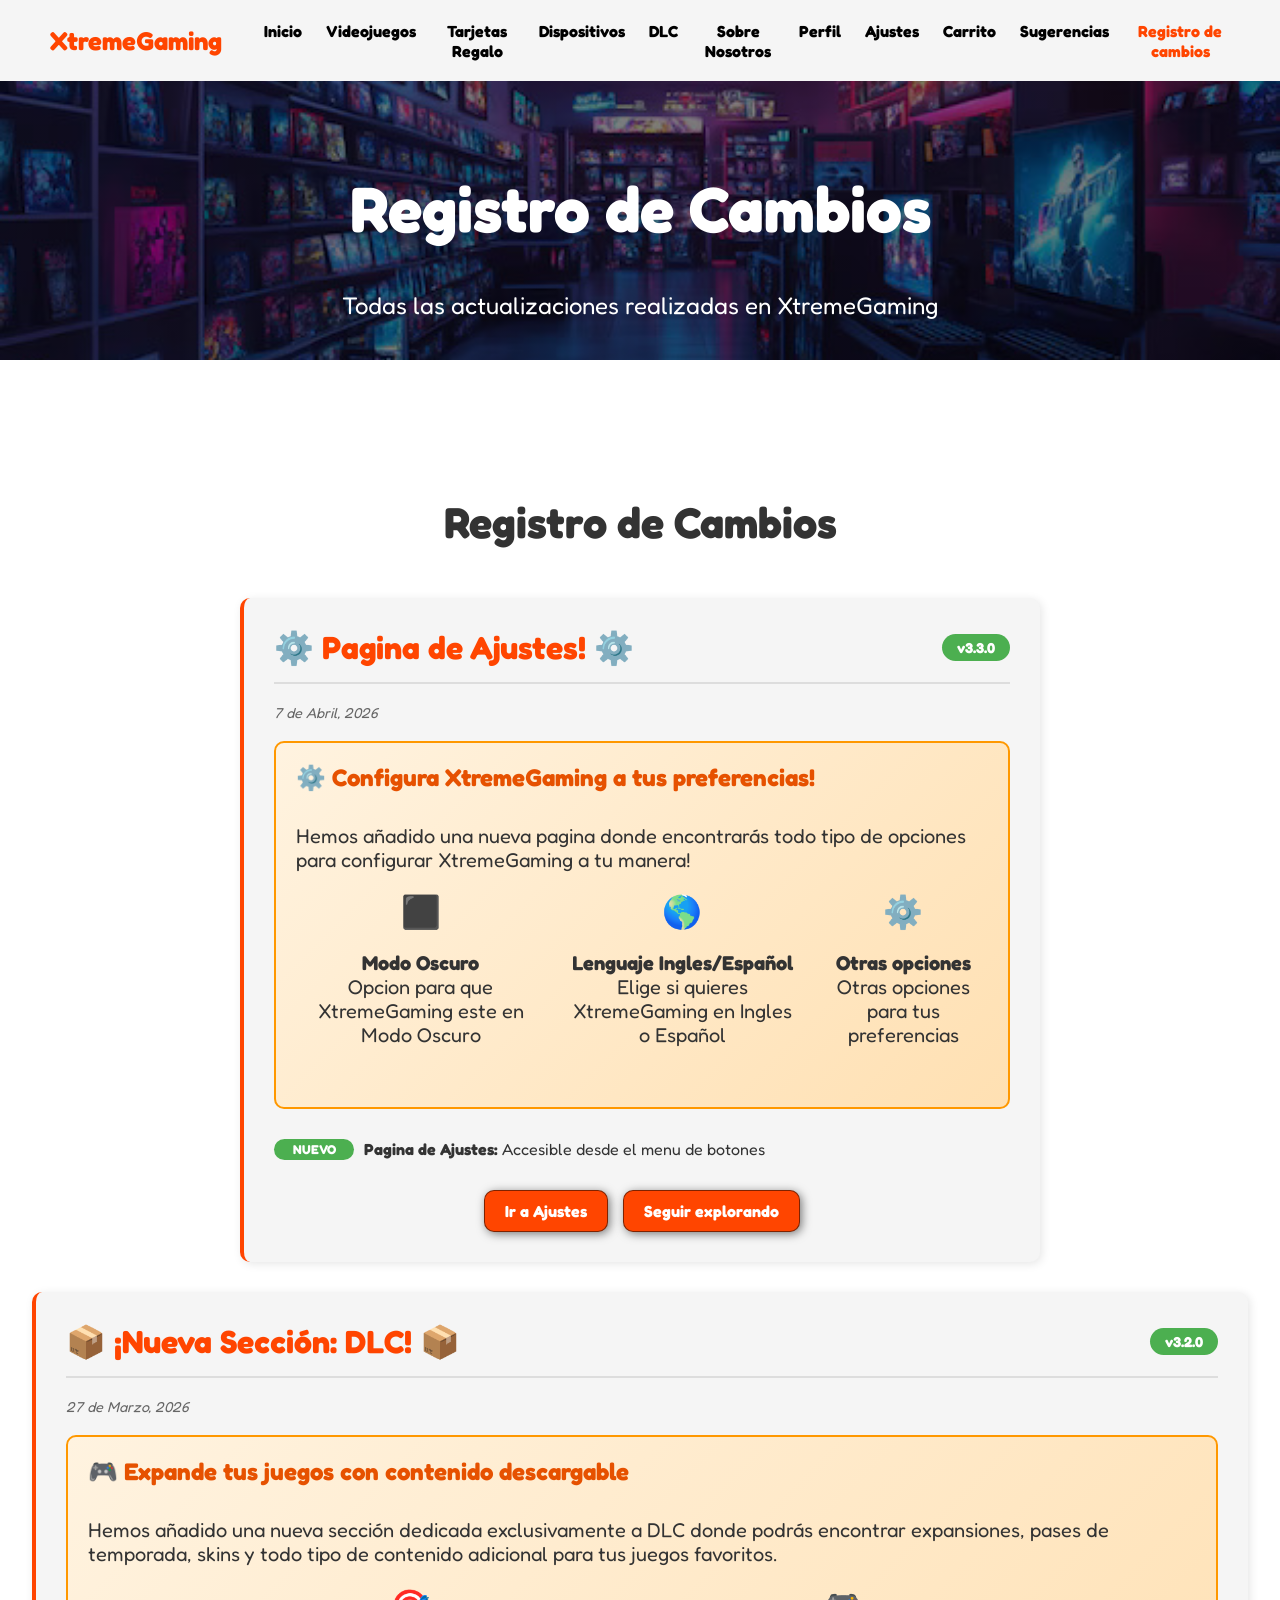
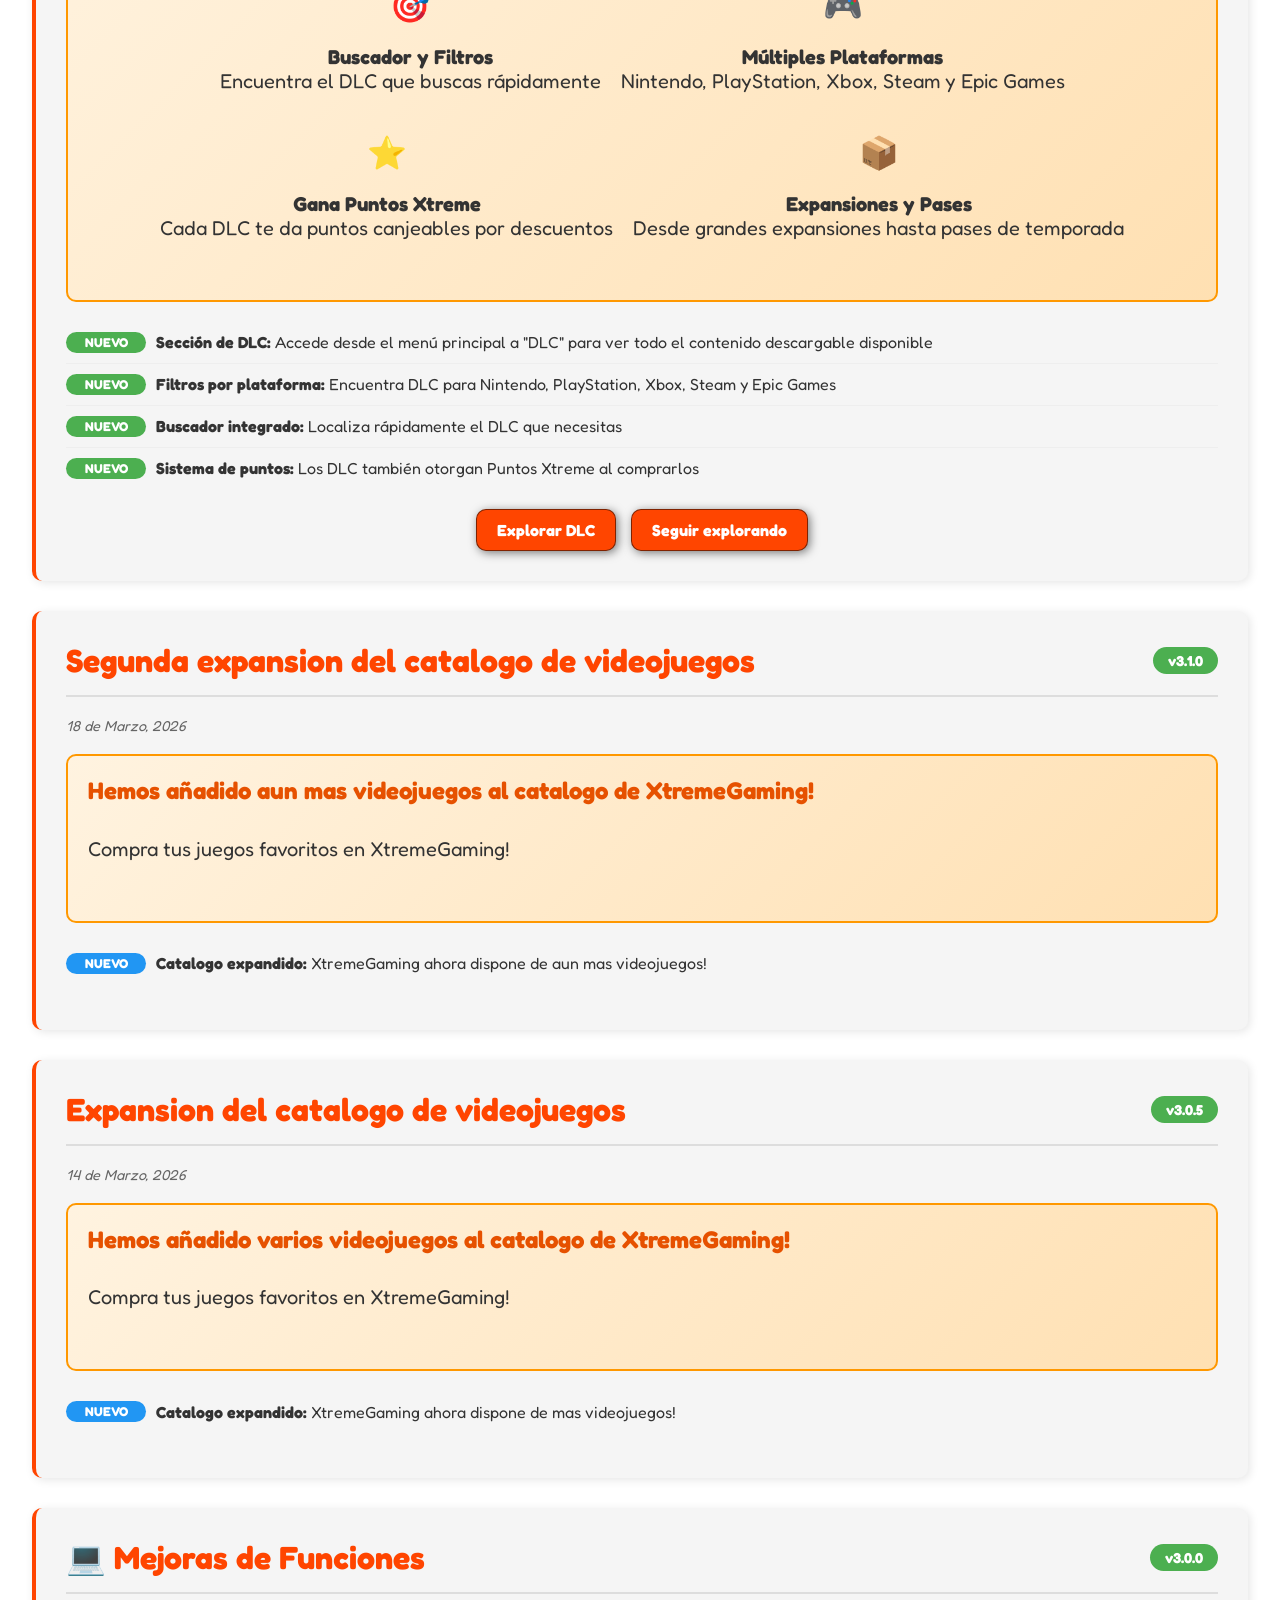
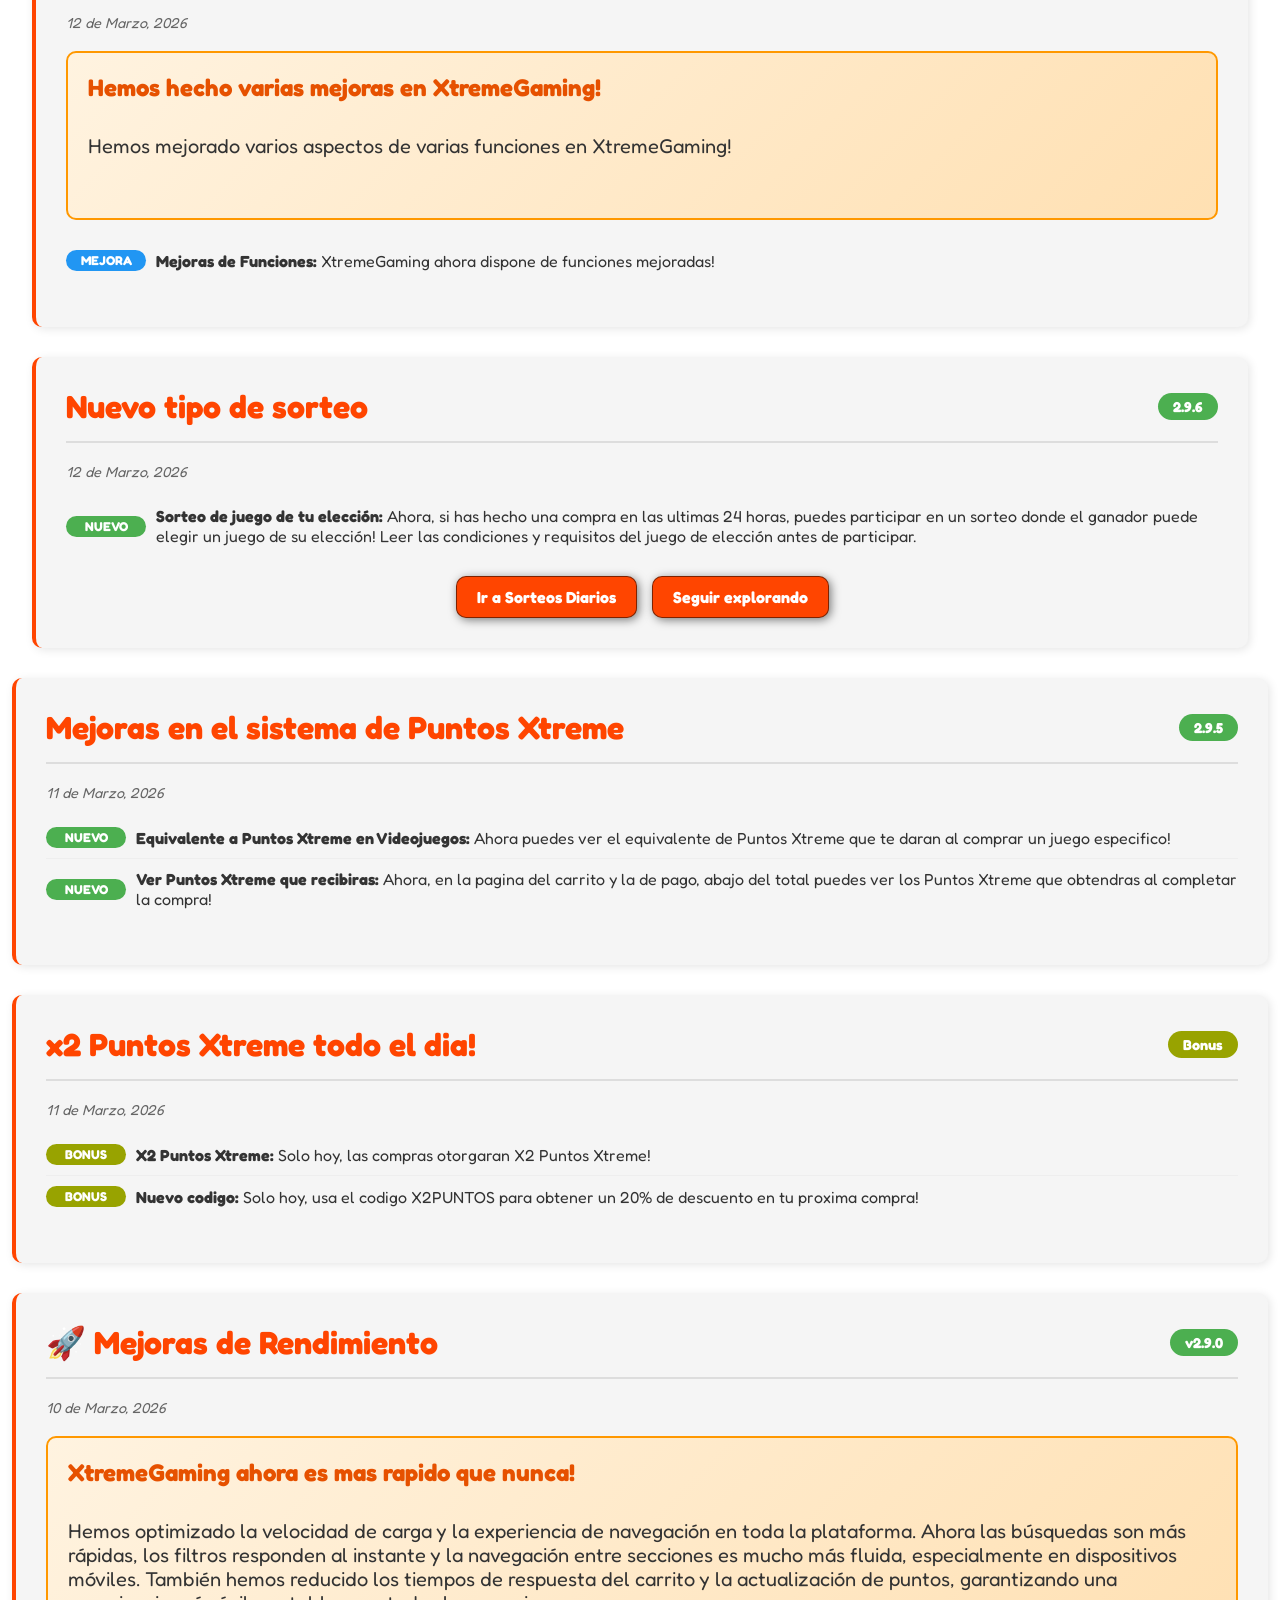
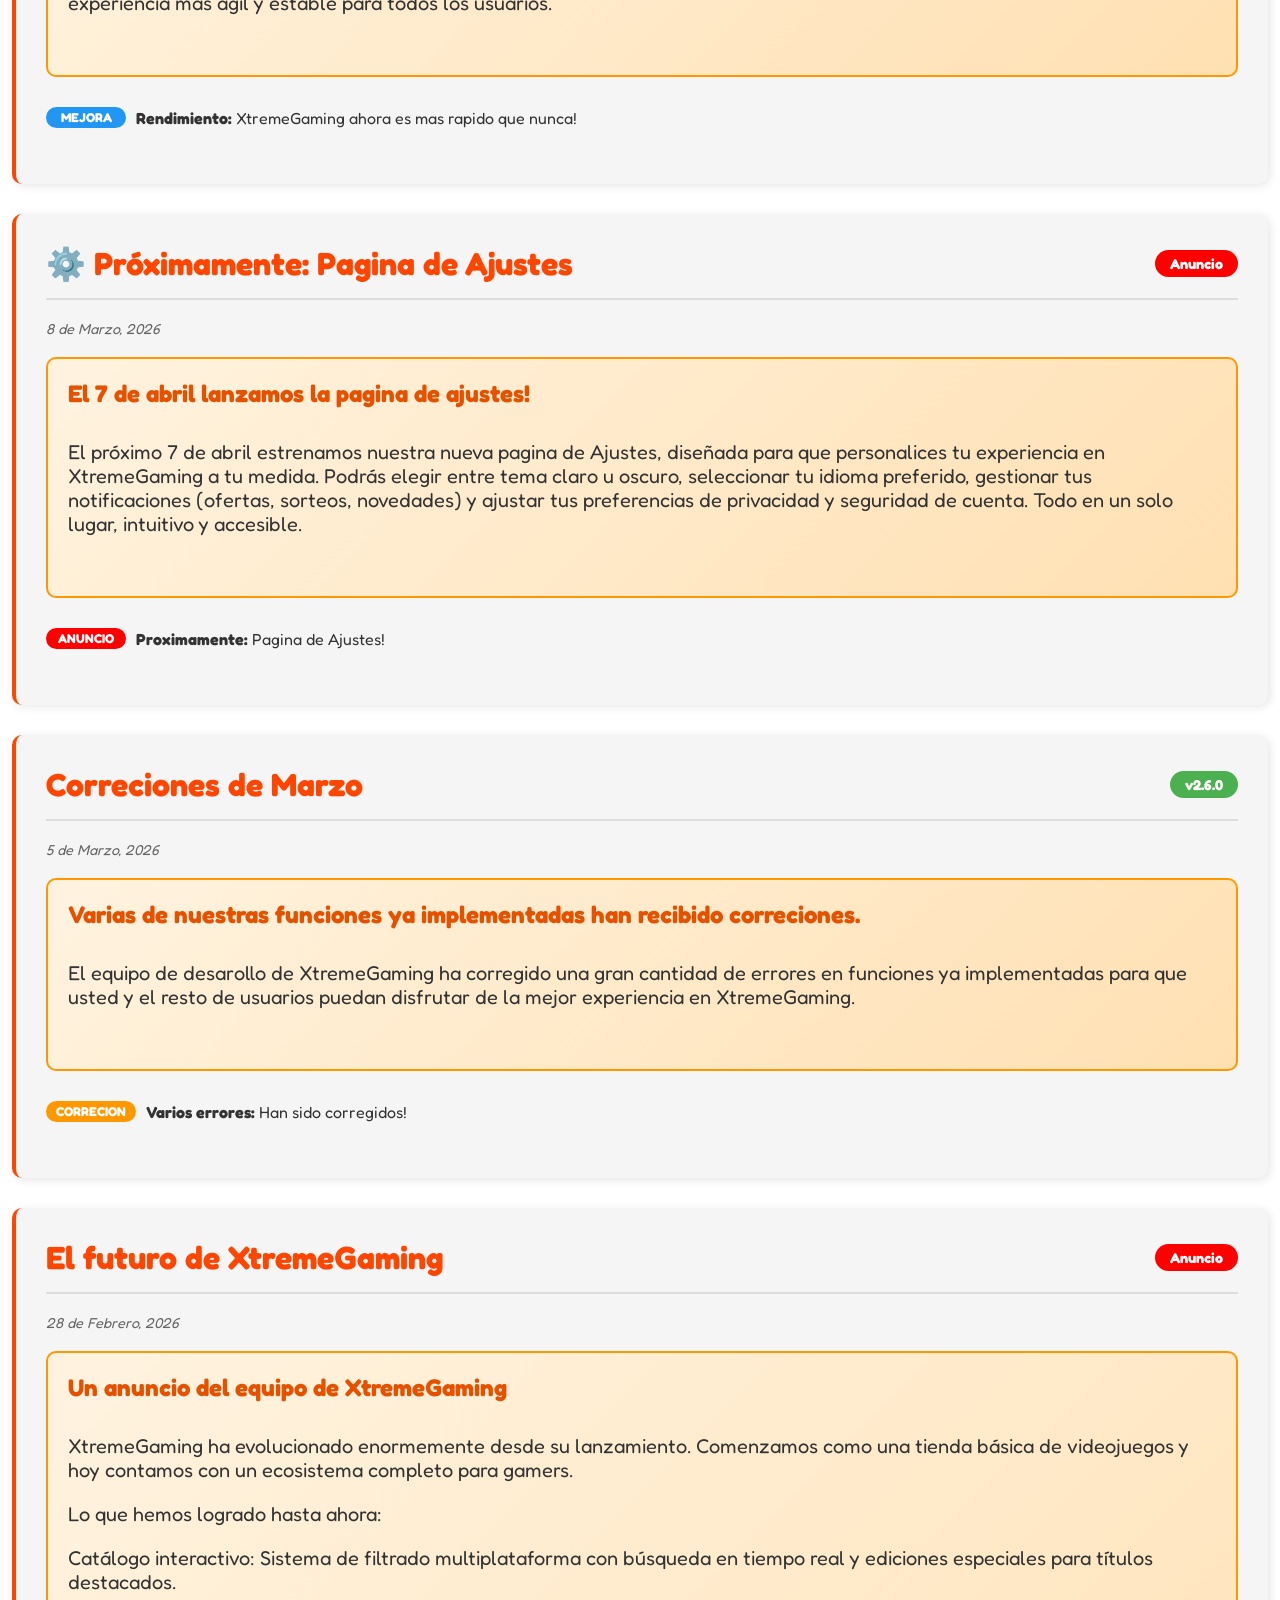
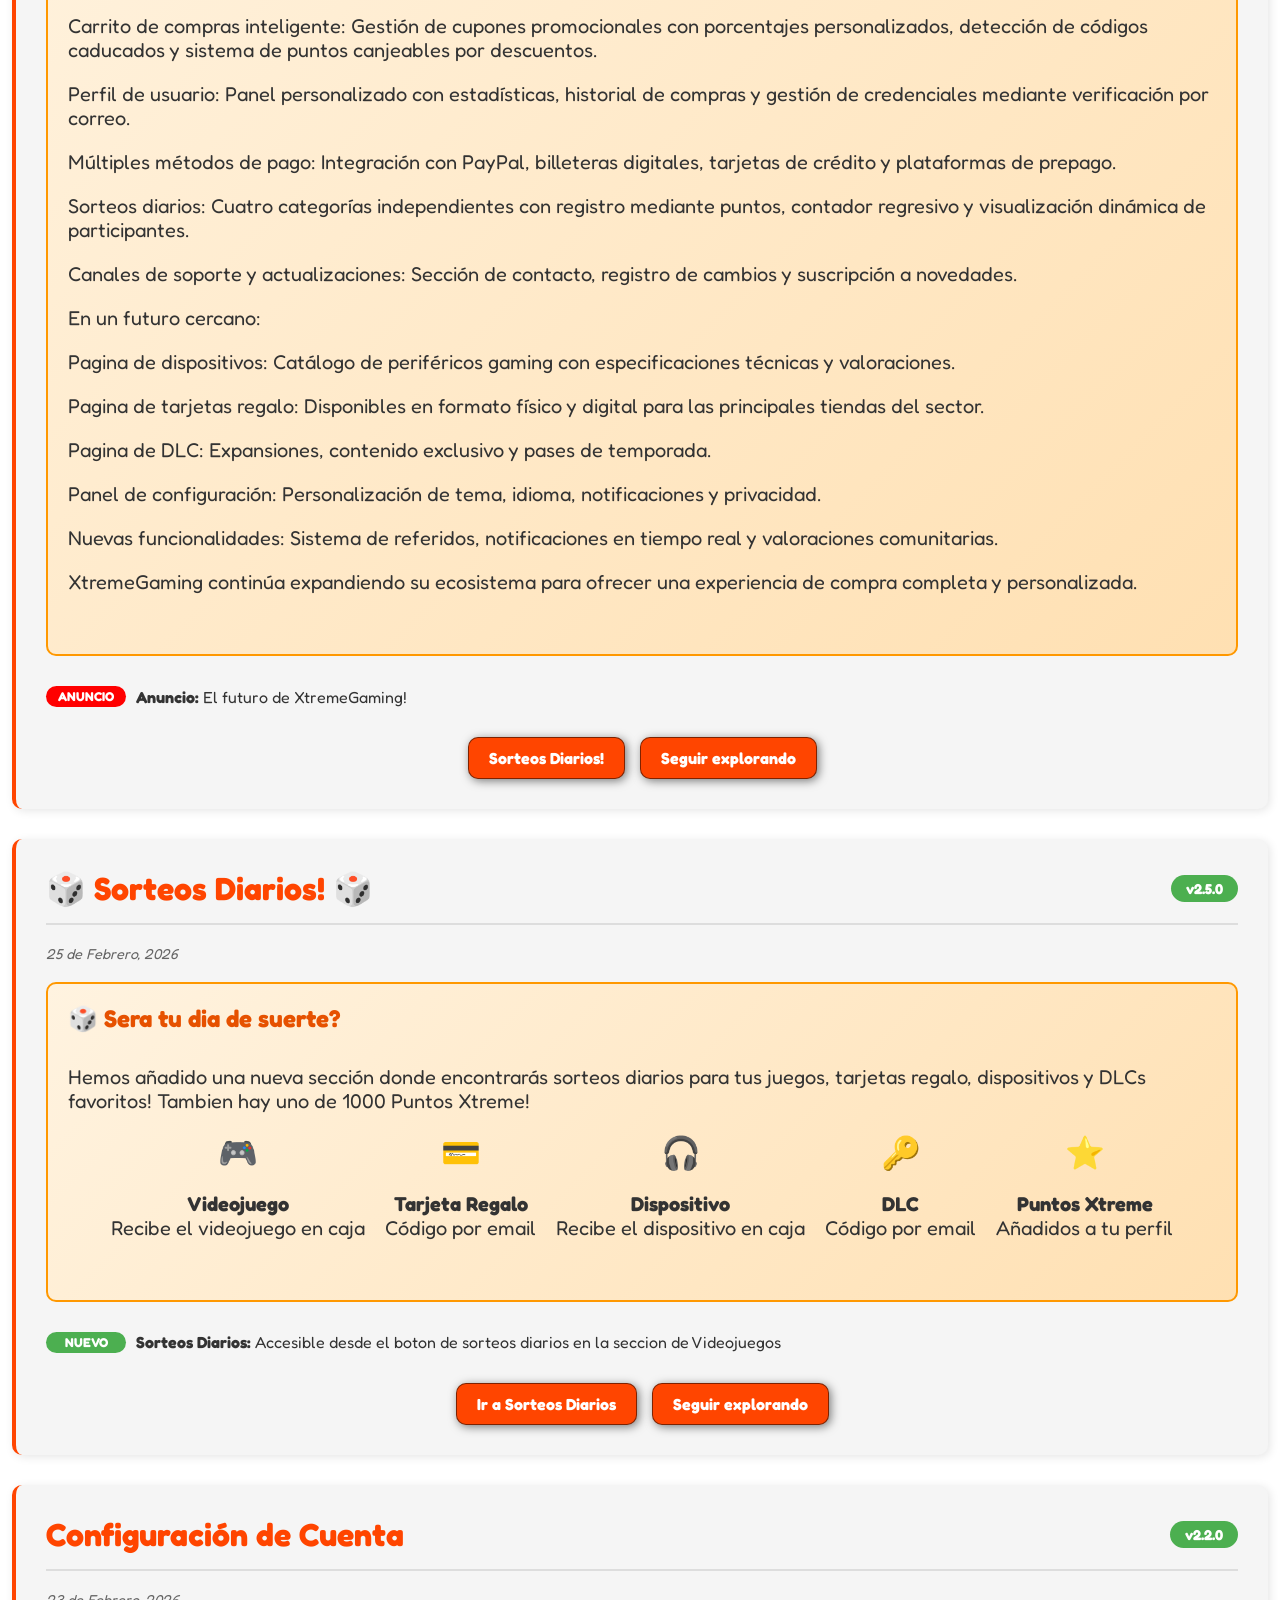
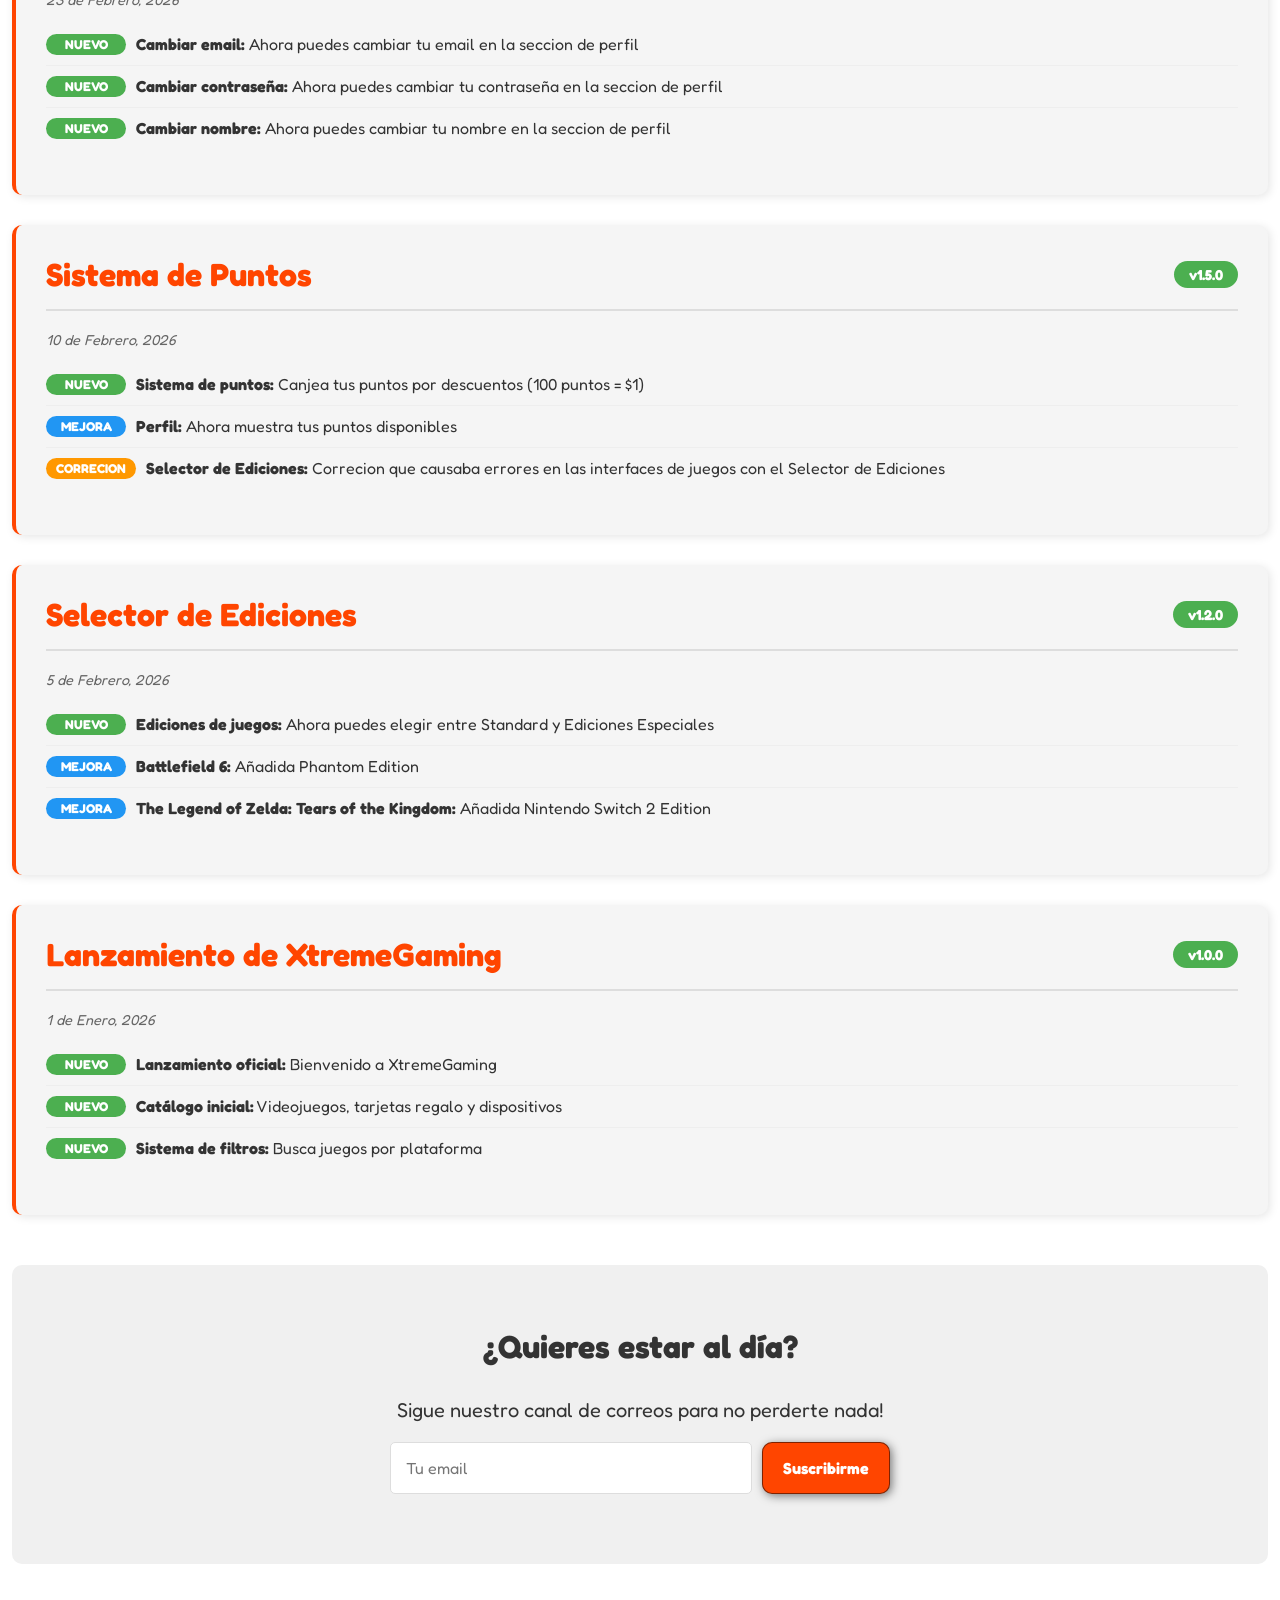
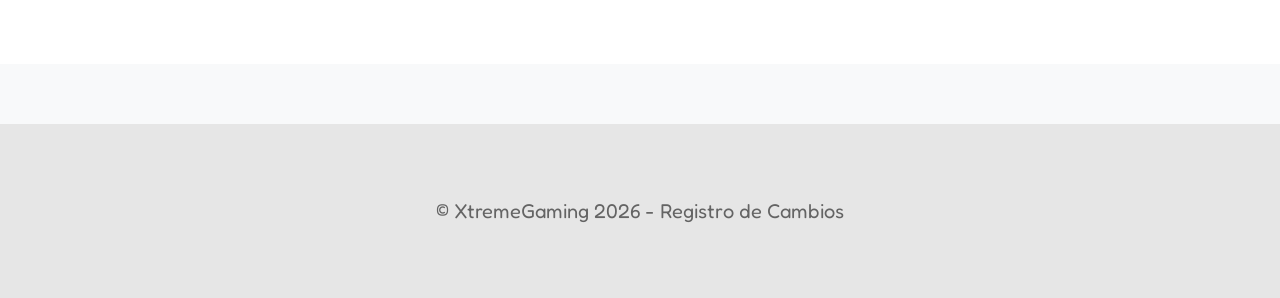
==== actualizaciones.html @ a61b59a5 "New repository" ====
<!DOCTYPE html>
<html lang="es">
<head>
    <meta charset="UTF-8">
    <meta name="viewport" content="width=device-width, initial-scale=1.0">
    <link rel="icon" href="media/icono.png" type="image/x-icon">
    <title>Registro de Cambios - XtremeGaming</title>
    <link href="https://fonts.googleapis.com/css2?family=Fredoka:wght@300;400;500;600;700&display=swap" rel="stylesheet">
    <style>
        * {
            box-sizing: border-box;
            font-family: 'Fredoka', sans-serif !important;
        }
        
        html {
            scroll-behavior: smooth;
        }
        
        body {
            margin: 0;
            background-color: #f8f9fa;
            color: #333;
        }
        
        h1 { font-size: 3.5em; }
        h2 { font-size: 2.7em; }
        h3 { font-size: 2em; }
        h4 { font-size: 1.5em; }
        p { font-size: 1.25em; }
        
        button {
            font-size: 1em;
            font-weight: bold;
            padding: 10px 20px;
            border-radius: 10px;
            border: 1px solid rgba(0,0,0,0.5);
            box-shadow: 2px 2px 10px rgba(0,0,0,0.5);
            color: white;
            background-color: orangered;
            cursor: pointer;
            font-family: 'Fredoka', sans-serif;
        }
        
        button:hover {
            background-color: rgba(255, 72, 0, 0.8);
        }
        
        button:disabled {
            background-color: #666;
            cursor: not-allowed;
        }
        
        .container {
            max-width: 1400px;
            margin: auto;
            padding: 0 20px;
        }
        
        .color-acento {
            color: orangered;
        }

        header {
            background-color: rgb(245,245,245);
            width: 100%;
            position: fixed;
            top: 0;
            z-index: 1000;
        }
        
        header .logo {
            margin: 0;
            padding: 25px 30px;
            font-weight: bold;
            color: orangered;
            font-size: 1.6em;
        }
        
        header .container {
            display: flex;
            flex-direction: column;
            align-items: center;
        }
        
        header nav {
            display: flex;
            flex-direction: column;
            text-align: center;
            padding-bottom: 25px;
        }
        
        header a {
            padding: 5px 12px;
            text-decoration: none;
            font-weight: bold;
            color: black;
        }
        
        header a:hover {
            color: orangered;
        }

        #actualizaciones-hero {
            display: flex;
            align-items: center;
            justify-content: center;
            text-align: center;
            flex-direction: column;
            height: 40vh;
            background-image: linear-gradient(0deg, rgba(0,0,0,0.5), rgba(0,0,0,0.5)),
            url(media/room-with-lot-games-video-game-wall_875765-5370.jpg);
            background-repeat: no-repeat;
            background-size: cover;
            background-position: center center;
            padding-top: 100px;
            margin-top: 80px;
        }
        
        #actualizaciones-hero h1 {
            color: white;
            margin-bottom: 20px;
        }
        
        #actualizaciones-hero p {
            color: white;
            font-size: 1.5em;
        }

        #actualizaciones-contenido {
            padding: 100px 12px;
            background-color: white;
        }
        
        #actualizaciones-contenido h2 {
            text-align: center;
            margin-bottom: 50px;
            color: #333;
        }

        .changelog-container {
            max-width: 800px;
            margin: 0 auto;
        }
        
        .update-entry {
            background-color: #f5f5f5;
            padding: 30px;
            margin-bottom: 30px;
            border-radius: 10px;
            border-left: 4px solid orangered;
            box-shadow: 2px 2px 10px rgba(0,0,0,0.1);
        }
        
        .update-header {
            display: flex;
            justify-content: space-between;
            align-items: center;
            margin-bottom: 20px;
            border-bottom: 2px solid #ddd;
            padding-bottom: 15px;
        }
        
        .update-header h3 {
            margin: 0;
            color: orangered;
        }
        
        .update-version {
            background-color: #4CAF50;
            color: white;
            padding: 5px 15px;
            border-radius: 20px;
            font-weight: bold;
            font-size: 0.9em;
        }

        .anuncio {
            background-color: #ff0000;
            color: white;
            padding: 5px 15px;
            border-radius: 20px;
            font-weight: bold;
            font-size: 0.9em;
        }

         .bonus {
            background-color: #98a300;
            color: white;
            padding: 5px 15px;
            border-radius: 20px;
            font-weight: bold;
            font-size: 0.9em;
        }
        
        .update-date {
            color: #666;
            font-style: italic;
            margin-top: 5px;
            font-size: 0.9em;
        }
        
        .update-list {
            list-style: none;
            padding: 0;
        }
        
        .update-list li {
            padding: 10px 0;
            border-bottom: 1px solid #eee;
            display: flex;
            align-items: center;
            gap: 10px;
        }
        
        .update-list li:last-child {
            border-bottom: none;
        }
        
        .update-tag {
            display: inline-block;
            padding: 3px 10px;
            border-radius: 12px;
            font-size: 0.8em;
            font-weight: bold;
            color: white;
            min-width: 80px;
            text-align: center;
        }
        
        .tag-nuevo { background-color: #4CAF50; }
        .tag-mejora { background-color: #2196F3; }
        .tag-correccion { background-color: #ff9800; }
        .tag-anuncio { background-color: #ff0000; }
        .tag-bonus { background-color: #98a300; }
        
        .feature-highlight {
            background: linear-gradient(135deg, #fff3e0 0%, #ffe0b2 100%);
            padding: 20px;
            border-radius: 10px;
            margin: 20px 0;
            border: 2px solid #ff9800;
        }
        
        .feature-highlight h4 {
            color: #e65100;
            margin-top: 0;
        }
        
        .button-group {
            display: flex;
            gap: 15px;
            justify-content: center;
            margin-top: 20px;
        }

        .suscripcion-section {
            text-align: center;
            margin-top: 50px;
            padding: 30px;
            background-color: #f0f0f0;
            border-radius: 10px;
        }
        
        .suscripcion-input-group {
            display: flex;
            max-width: 500px;
            margin: 20px auto;
            gap: 10px;
        }
        
        .suscripcion-input-group input {
            flex: 1;
            padding: 15px;
            border-radius: 5px;
            border: 1px solid #ddd;
            font-family: 'Fredoka', sans-serif;
            font-size: 1em;
        }
        
        .suscripcion-input-group input:focus {
            outline: none;
            border-color: orangered;
        }
        
        .suscripcion-mensaje {
            margin-top: 10px;
            font-size: 0.9em;
            min-height: 20px;
        }

        footer {
            background-color: rgb(230,230,230);
            padding: 12px 0;
            margin-top: 60px;
        }
        
        footer p {
            margin: 0;
            padding: 12px;
            color: rgb(100,100,100);
            text-align: center;
        }
        
        footer .container {
            display: flex;
            justify-content: center;
            align-items: center;
            height: 150px;
        }

        @media (min-width: 720px) {
            header .container {
                flex-direction: row;
                justify-content: space-between;
            }
            
            header nav {
                flex-direction: row;
                padding-bottom: 0;
                padding-right: 20px;
            }
            
            #actualizaciones-hero h1 {
                font-size: 4em;
            }
            
            #actualizaciones-hero {
                margin-top: 0;
            }
        }
        
        @media (max-width: 768px) {
            .update-header {
                flex-direction: column;
                gap: 10px;
                text-align: center;
            }
            
            .update-list li {
                flex-direction: column;
                align-items: flex-start;
            }
            
            .button-group {
                flex-direction: column;
            }
            
            .suscripcion-input-group {
                flex-direction: column;
            }
        }
        
        body, h1, h2, h3, h4, h5, h6, p, span, a, button, input, textarea, select, label, li, ul, ol, div {
            font-family: 'Fredoka', sans-serif !important;
        }
    </style>
</head>
<body>

<header>
    <div class="container">
        <p class="logo">XtremeGaming</p>
        <nav>
            <a href="index.html">Inicio</a>
            <a href="index.html#VideojuegosMas">Videojuegos</a>
            <a href="tarjetas.html">Tarjetas Regalo</a>
            <a href="dispositivos.html">Dispositivos</a>
            <a href="dlc.html">DLC</a>
            <a href="index.html#caracteristicas">Sobre Nosotros</a>
            <a href="perfil.html">Perfil</a>
            <a href="ajustes.html">Ajustes</a>
            <a href="carrito.html">Carrito</a>
            <a href="sugerencias.html">Sugerencias</a>
            <a href="actualizaciones.html" style="color: orangered;">Registro de cambios</a>
        </nav>
    </div>
</header>

<section id="actualizaciones-hero">
    <h1>Registro de Cambios</h1>
    <p>Todas las actualizaciones realizadas en XtremeGaming</p>
</section>

<section id="actualizaciones-contenido">
    <div class="container">
        <h2>Registro de Cambios</h2>
        
        <div class="changelog-container">

                         <div class="update-entry">
                <div class="update-header">
                    <h3>⚙️ Pagina de Ajustes! ⚙️</h3>
                    <span class="update-version">v3.3.0</span>
                </div>
                <div class="update-date">7 de Abril, 2026</div>

                    <div class="feature-highlight">
                    <h4>⚙️ Configura XtremeGaming a tus preferencias!</h4>
                    <p>Hemos añadido una nueva pagina donde encontrarás todo tipo de opciones para configurar XtremeGaming a tu manera!</p>
                    <div style="display: flex; gap: 20px; justify-content: center; margin: 20px 0;">
                        <div style="text-align: center;">
                            <span style="font-size: 2em;">⬛</span>
                            <p><strong>Modo Oscuro</strong><br>Opcion para que XtremeGaming este en Modo Oscuro</p>
                        </div>
                        <div style="text-align: center;">
                            <span style="font-size: 2em;">🌎</span>
                            <p><strong>Lenguaje Ingles/Español</strong><br>Elige si quieres XtremeGaming en Ingles o Español</p>
                        </div>
                        <div style="text-align: center;">
                            <span style="font-size: 2em;">⚙️</span>
                            <p><strong>Otras opciones</strong><br>Otras opciones para tus preferencias</p>
                        </div>
                    </div>
                </div>
                
                <ul class="update-list">
                    <li>
                        <span class="update-tag tag-nuevo">NUEVO</span>
                        <span><strong>Pagina de Ajustes:</strong> Accesible desde el menu de botones</span>
                    </li>
                </ul>
             <div class="button-group">
                    <button onclick="location.href='ajustes.html'">Ir a Ajustes</button>
                    <button onclick="location.href='index.html'">Seguir explorando</button>
                </div>
            </div>
            </div>

            <div class="update-entry">
                <div class="update-header">
                    <h3>📦 ¡Nueva Sección: DLC! 📦</h3>
                    <span class="update-version">v3.2.0</span>
                </div>
                <div class="update-date">27 de Marzo, 2026</div>

                <div class="feature-highlight">
                    <h4>🎮 Expande tus juegos con contenido descargable</h4>
                    <p>Hemos añadido una nueva sección dedicada exclusivamente a DLC donde podrás encontrar expansiones, pases de temporada, skins y todo tipo de contenido adicional para tus juegos favoritos.</p>
                    <div style="display: flex; gap: 20px; justify-content: center; margin: 20px 0; flex-wrap: wrap;">
                        <div style="text-align: center;">
                            <span style="font-size: 2em;">🎯</span>
                            <p><strong>Buscador y Filtros</strong><br>Encuentra el DLC que buscas rápidamente</p>
                        </div>
                        <div style="text-align: center;">
                            <span style="font-size: 2em;">🎮</span>
                            <p><strong>Múltiples Plataformas</strong><br>Nintendo, PlayStation, Xbox, Steam y Epic Games</p>
                        </div>
                        <div style="text-align: center;">
                            <span style="font-size: 2em;">⭐</span>
                            <p><strong>Gana Puntos Xtreme</strong><br>Cada DLC te da puntos canjeables por descuentos</p>
                        </div>
                        <div style="text-align: center;">
                            <span style="font-size: 2em;">📦</span>
                            <p><strong>Expansiones y Pases</strong><br>Desde grandes expansiones hasta pases de temporada</p>
                        </div>
                    </div>
                </div>
                
                <ul class="update-list">
                    <li>
                        <span class="update-tag tag-nuevo">NUEVO</span>
                        <span><strong>Sección de DLC:</strong> Accede desde el menú principal a "DLC" para ver todo el contenido descargable disponible</span>
                    </li>
                    <li>
                        <span class="update-tag tag-nuevo">NUEVO</span>
                        <span><strong>Filtros por plataforma:</strong> Encuentra DLC para Nintendo, PlayStation, Xbox, Steam y Epic Games</span>
                    </li>
                    <li>
                        <span class="update-tag tag-nuevo">NUEVO</span>
                        <span><strong>Buscador integrado:</strong> Localiza rápidamente el DLC que necesitas</span>
                    </li>
                    <li>
                        <span class="update-tag tag-nuevo">NUEVO</span>
                        <span><strong>Sistema de puntos:</strong> Los DLC también otorgan Puntos Xtreme al comprarlos</span>
                    </li>
                </ul>
                
                <div class="button-group">
                    <button onclick="location.href='dlc.html'">Explorar DLC</button>
                    <button onclick="location.href='index.html'">Seguir explorando</button>
                </div>
            </div>

            <div class="update-entry">
                <div class="update-header">
                    <h3>Segunda expansion del catalogo de videojuegos</h3>
                    <span class="update-version">v3.1.0</span>
                </div>
                <div class="update-date">18 de Marzo, 2026</div>

                <div class="feature-highlight">
                    <h4>Hemos añadido aun mas videojuegos al catalogo de XtremeGaming!</h4>
                    <p>Compra tus juegos favoritos en XtremeGaming!</p>
                    <div style="display: flex; gap: 20px; justify-content: center; margin: 20px 0;">
                    </div>
                </div>

                <ul class="update-list">
                    <li>
                        <span class="update-tag tag-mejora">NUEVO</span>
                        <span><strong>Catalogo expandido:</strong> XtremeGaming ahora dispone de aun mas videojuegos!</span>
                    </li>
                </ul>
            </div>

            <div class="update-entry">
                <div class="update-header">
                    <h3>Expansion del catalogo de videojuegos</h3>
                    <span class="update-version">v3.0.5</span>
                </div>
                <div class="update-date">14 de Marzo, 2026</div>

                <div class="feature-highlight">
                    <h4>Hemos añadido varios videojuegos al catalogo de XtremeGaming!</h4>
                    <p>Compra tus juegos favoritos en XtremeGaming!</p>
                    <div style="display: flex; gap: 20px; justify-content: center; margin: 20px 0;">
                    </div>
                </div>

                <ul class="update-list">
                    <li>
                        <span class="update-tag tag-mejora">NUEVO</span>
                        <span><strong>Catalogo expandido:</strong> XtremeGaming ahora dispone de mas videojuegos!</span>
                    </li>
                </ul>
            </div>

            <div class="update-entry">
                <div class="update-header">
                    <h3>💻 Mejoras de Funciones</h3>
                    <span class="update-version">v3.0.0</span>
                </div>
                <div class="update-date">12 de Marzo, 2026</div>

                <div class="feature-highlight">
                    <h4>Hemos hecho varias mejoras  en XtremeGaming!</h4>
                    <p>Hemos mejorado varios aspectos de varias funciones en XtremeGaming!</p>
                    <div style="display: flex; gap: 20px; justify-content: center; margin: 20px 0;">
                    </div>
                </div>
                
                <ul class="update-list">
                    <li>
                        <span class="update-tag tag-mejora">MEJORA</span>
                        <span><strong>Mejoras de Funciones:</strong> XtremeGaming ahora dispone de funciones mejoradas!</span>
                    </li>
                </ul>
            </div>

            <div class="update-entry">
                <div class="update-header">
                    <h3>Nuevo tipo de sorteo</h3>
                    <span class="update-version">2.9.6</span>
                </div>
                <div class="update-date">12 de Marzo, 2026</div>
                
                <ul class="update-list">
                    <li>
                        <span class="update-tag tag-nuevo">NUEVO</span>
                        <span><strong>Sorteo de juego de tu elección:</strong> Ahora, si has hecho una compra en las ultimas 24 horas, puedes participar en un sorteo donde el ganador puede elegir un juego de su elección! Leer las condiciones y requisitos del juego de elección antes de participar.<span>
                    </li>
                </ul>
             <div class="button-group">
                    <button onclick="location.href='sorteos.html'">Ir a Sorteos Diarios</button>
                    <button onclick="location.href='index.html'">Seguir explorando</button>
                </div>
            </div>
            </div>
            
            <div class="update-entry">
                <div class="update-header">
                    <h3>Mejoras en el sistema de Puntos Xtreme</h3>
                    <span class="update-version">2.9.5</span>
                </div>
                <div class="update-date">11 de Marzo, 2026</div>
                
                <ul class="update-list">
                    <li>
                        <span class="update-tag tag-nuevo">NUEVO</span>
                        <span><strong>Equivalente a Puntos Xtreme en Videojuegos:</strong> Ahora puedes ver el equivalente de Puntos Xtreme que te daran al comprar un juego especifico!<span>
                    </li>
                    <li>
                        <span class="update-tag tag-nuevo">NUEVO</span>
                        <span><strong>Ver Puntos Xtreme que recibiras:</strong> Ahora, en la pagina del carrito y la de pago, abajo del total puedes ver los Puntos Xtreme que obtendras al completar la compra!</span>
                    </li>
                </ul>
            </div>

             <div class="update-entry">
                <div class="update-header">
                    <h3>x2 Puntos Xtreme todo el dia!</h3>
                    <span class="bonus">Bonus</span>
                </div>
                <div class="update-date">11 de Marzo, 2026</div>
                
                <ul class="update-list">
                    <li>
                        <span class="update-tag tag-bonus">BONUS</span>
                        <span><strong>X2 Puntos Xtreme:</strong> Solo hoy, las compras otorgaran X2 Puntos Xtreme!</span>
                    </li>
                    <li>
                        <span class="update-tag tag-bonus">BONUS</span>
                        <span><strong>Nuevo codigo:</strong> Solo hoy, usa el codigo X2PUNTOS para obtener un 20% de descuento en tu proxima compra!</span>
                    </li>
                </ul>
            </div>

            <div class="update-entry">
                <div class="update-header">
                    <h3>🚀 Mejoras de Rendimiento</h3>
                    <span class="update-version">v2.9.0</span>
                </div>
                <div class="update-date">10 de Marzo, 2026</div>

                <div class="feature-highlight">
                    <h4>XtremeGaming ahora es mas rapido que nunca!</h4>
                    <p>Hemos optimizado la velocidad de carga y la experiencia de navegación en toda la plataforma. Ahora las búsquedas son más rápidas, los filtros responden al instante y la navegación entre secciones es mucho más fluida, especialmente en dispositivos móviles. También hemos reducido los tiempos de respuesta del carrito y la actualización de puntos, garantizando una experiencia más ágil y estable para todos los usuarios.</p>
                    <div style="display: flex; gap: 20px; justify-content: center; margin: 20px 0;">
                    </div>
                </div>
                
                <ul class="update-list">
                    <li>
                        <span class="update-tag tag-mejora">MEJORA</span>
                        <span><strong>Rendimiento:</strong> XtremeGaming ahora es mas rapido que nunca!</span>
                    </li>
                </ul>
            </div>
           
            <div class="update-entry">
                <div class="update-header">
                    <h3>⚙️ Próximamente: Pagina de Ajustes</h3>
                    <span class="anuncio">Anuncio</span>
                </div>
                <div class="update-date">8 de Marzo, 2026</div>

                <div class="feature-highlight">
                    <h4>El 7 de abril lanzamos la pagina de ajustes!</h4>
                    <p>El próximo 7 de abril estrenamos nuestra nueva pagina de Ajustes, diseñada para que personalices tu experiencia en XtremeGaming a tu medida. Podrás elegir entre tema claro u oscuro, seleccionar tu idioma preferido, gestionar tus notificaciones (ofertas, sorteos, novedades) y ajustar tus preferencias de privacidad y seguridad de cuenta. Todo en un solo lugar, intuitivo y accesible.</p>
                    <div style="display: flex; gap: 20px; justify-content: center; margin: 20px 0;">
                    </div>
                </div>
                
                <ul class="update-list">
                    <li>
                        <span class="update-tag tag-anuncio">ANUNCIO</span>
                        <span><strong>Proximamente:</strong> Pagina de Ajustes!</span>
                    </li>
                </ul>
            </div>

            <div class="update-entry">
                <div class="update-header">
                    <h3>Correciones de Marzo</h3>
                    <span class="update-version">v2.6.0</span>
                </div>
                <div class="update-date">5 de Marzo, 2026</div>

                <div class="feature-highlight">
                    <h4>Varias de nuestras funciones ya implementadas han recibido correciones.</h4>
                    <p>El equipo de desarollo de XtremeGaming ha corregido una gran cantidad de errores en funciones ya implementadas para que usted y el resto de usuarios puedan disfrutar de la mejor experiencia en XtremeGaming.</p>
                    <div style="display: flex; gap: 20px; justify-content: center; margin: 20px 0;">
                    </div>
                </div>
                
                <ul class="update-list">
                    <li>
                        <span class="update-tag tag-correccion">CORRECION</span>
                        <span><strong>Varios errores:</strong> Han sido corregidos!</span>
                    </li>
                </ul>
            </div>

            <div class="update-entry">
                <div class="update-header">
                    <h3>El futuro de XtremeGaming</h3>
                    <span class="anuncio">Anuncio</span>
                </div>
                <div class="update-date">28 de Febrero, 2026</div>

                    <div class="feature-highlight">
                    <h4>Un anuncio del equipo de XtremeGaming</h4>
                    <p>XtremeGaming ha evolucionado enormemente desde su lanzamiento. Comenzamos como una tienda básica de videojuegos y hoy contamos con un ecosistema completo para gamers.</p>
                    <p>Lo que hemos logrado hasta ahora:</p>
                    <p>Catálogo interactivo: Sistema de filtrado multiplataforma con búsqueda en tiempo real y ediciones especiales para títulos destacados.</p>
                    <p>Carrito de compras inteligente: Gestión de cupones promocionales con porcentajes personalizados, detección de códigos caducados y sistema de puntos canjeables por descuentos.</p>
                    <p>Perfil de usuario: Panel personalizado con estadísticas, historial de compras y gestión de credenciales mediante verificación por correo.</p>
                    <p>Múltiples métodos de pago: Integración con PayPal, billeteras digitales, tarjetas de crédito y plataformas de prepago.</p>
                    <p>Sorteos diarios: Cuatro categorías independientes con registro mediante puntos, contador regresivo y visualización dinámica de participantes.</p>
                    <p>Canales de soporte y actualizaciones: Sección de contacto, registro de cambios y suscripción a novedades.</p>
                    <p>En un futuro cercano:</p>
                    <p>Pagina de dispositivos: Catálogo de periféricos gaming con especificaciones técnicas y valoraciones.</p>
                    <p>Pagina de tarjetas regalo: Disponibles en formato físico y digital para las principales tiendas del sector.</p>
                    <p>Pagina de DLC: Expansiones, contenido exclusivo y pases de temporada.</p>
                    <p>Panel de configuración: Personalización de tema, idioma, notificaciones y privacidad.</p>
                    <p>Nuevas funcionalidades: Sistema de referidos, notificaciones en tiempo real y valoraciones comunitarias.</p>
                    <p>XtremeGaming continúa expandiendo su ecosistema para ofrecer una experiencia de compra completa y personalizada.</p>
                    <div style="display: flex; gap: 20px; justify-content: center; margin: 20px 0;">
                    </div>
                </div>
                
                <ul class="update-list">
                    <li>
                        <span class="update-tag tag-anuncio">ANUNCIO</span>
                        <span><strong>Anuncio:</strong> El futuro de XtremeGaming!</span>
                    </li>
                </ul>
            <div class="button-group">
                    <button onclick="location.href='sorteos.html'">Sorteos Diarios!</button>
                    <button onclick="location.href='index.html'">Seguir explorando</button>
                </div>
            </div>
            </div>

            <div class="update-entry">
                <div class="update-header">
                    <h3>🎲 Sorteos Diarios! 🎲</h3>
                    <span class="update-version">v2.5.0</span>
                </div>
                <div class="update-date">25 de Febrero, 2026</div>

                    <div class="feature-highlight">
                    <h4>🎲 Sera tu dia de suerte?</h4>
                    <p>Hemos añadido una nueva sección donde encontrarás sorteos diarios para tus juegos, tarjetas regalo, dispositivos y DLCs favoritos! Tambien hay uno de 1000 Puntos Xtreme!</p>
                    <div style="display: flex; gap: 20px; justify-content: center; margin: 20px 0;">
                        <div style="text-align: center;">
                            <span style="font-size: 2em;">🎮</span>
                            <p><strong>Videojuego</strong><br>Recibe el videojuego en caja</p>
                        </div>
                        <div style="text-align: center;">
                            <span style="font-size: 2em;">💳</span>
                            <p><strong>Tarjeta Regalo</strong><br>Código por email</p>
                        </div>
                        <div style="text-align: center;">
                            <span style="font-size: 2em;">🎧</span>
                            <p><strong>Dispositivo</strong><br>Recibe el dispositivo en caja</p>
                        </div>
                        <div style="text-align: center;">
                            <span style="font-size: 2em;">🔑</span>
                            <p><strong>DLC</strong><br>Código por email</p>
                        </div>
                        <div style="text-align: center;">
                            <span style="font-size: 2em;">⭐</span>
                            <p><strong>Puntos Xtreme</strong><br>Añadidos a tu perfil</p>
                        </div>
                    </div>
                </div>
                
                <ul class="update-list">
                    <li>
                        <span class="update-tag tag-nuevo">NUEVO</span>
                        <span><strong>Sorteos Diarios:</strong> Accesible desde el boton de sorteos diarios en la seccion de Videojuegos</span>
                    </li>
                </ul>
             <div class="button-group">
                    <button onclick="location.href='sorteos.html'">Ir a Sorteos Diarios</button>
                    <button onclick="location.href='index.html'">Seguir explorando</button>
                </div>
            </div>
            </div>
            
            <div class="update-entry">
                <div class="update-header">
                    <h3>Configuración de Cuenta</h3>
                    <span class="update-version">v2.2.0</span>
                </div>
                <div class="update-date">23 de Febrero, 2026</div>
                
                <ul class="update-list">
                    <li>
                        <span class="update-tag tag-nuevo">NUEVO</span>
                        <span><strong>Cambiar email:</strong> Ahora puedes cambiar tu email en la seccion de perfil</span>
                    </li>
                    <li>
                        <span class="update-tag tag-nuevo">NUEVO</span>
                        <span><strong>Cambiar contraseña:</strong> Ahora puedes cambiar tu contraseña en la seccion de perfil</span>
                    </li>
                    <li>
                        <span class="update-tag tag-nuevo">NUEVO</span>
                        <span><strong>Cambiar nombre:</strong> Ahora puedes cambiar tu nombre en la seccion de perfil</span>
                    </li>
                </ul>
            </div>
            
            <div class="update-entry">
                <div class="update-header">
                    <h3>Sistema de Puntos</h3>
                    <span class="update-version">v1.5.0</span>
                </div>
                <div class="update-date">10 de Febrero, 2026</div>
                
                <ul class="update-list">
                    <li>
                        <span class="update-tag tag-nuevo">NUEVO</span>
                        <span><strong>Sistema de puntos:</strong> Canjea tus puntos por descuentos (100 puntos = $1)</span>
                    </li>
                    <li>
                        <span class="update-tag tag-mejora">MEJORA</span>
                        <span><strong>Perfil:</strong> Ahora muestra tus puntos disponibles</span>
                    </li>
                    <li>
                        <span class="update-tag tag-correccion">CORRECION</span>
                        <span><strong>Selector de Ediciones:</strong> Correcion que causaba errores en las interfaces de juegos con el Selector de Ediciones</span>
                    </li>
                </ul>
            </div>
            
            <div class="update-entry">
                <div class="update-header">
                    <h3>Selector de Ediciones</h3>
                    <span class="update-version">v1.2.0</span>
                </div>
                <div class="update-date">5 de Febrero, 2026</div>
                
                <ul class="update-list">
                    <li>
                        <span class="update-tag tag-nuevo">NUEVO</span>
                        <span><strong>Ediciones de juegos:</strong> Ahora puedes elegir entre Standard y Ediciones Especiales</span>
                    </li>
                    <li>
                        <span class="update-tag tag-mejora">MEJORA</span>
                        <span><strong>Battlefield 6:</strong> Añadida Phantom Edition</span>
                    </li>
                    <li>
                        <span class="update-tag tag-mejora">MEJORA</span>
                        <span><strong>The Legend of Zelda: Tears of the Kingdom:</strong> Añadida Nintendo Switch 2 Edition</span>
                    </li>
                </ul>
            </div>
            
            <div class="update-entry">
                <div class="update-header">
                    <h3>Lanzamiento de XtremeGaming</h3>
                    <span class="update-version">v1.0.0</span>
                </div>
                <div class="update-date">1 de Enero, 2026</div>
                
                <ul class="update-list">
                    <li>
                        <span class="update-tag tag-nuevo">NUEVO</span>
                        <span><strong>Lanzamiento oficial:</strong> Bienvenido a XtremeGaming</span>
                    </li>
                    <li>
                        <span class="update-tag tag-nuevo">NUEVO</span>
                        <span><strong>Catálogo inicial:</strong> Videojuegos, tarjetas regalo y dispositivos</span>
                    </li>
                    <li>
                        <span class="update-tag tag-nuevo">NUEVO</span>
                        <span><strong>Sistema de filtros:</strong> Busca juegos por plataforma</span>
                    </li>
                </ul>
            </div>
            
        </div>
        
        <div class="suscripcion-section">
            <h3>¿Quieres estar al día?</h3>
            <p>Sigue nuestro canal de correos para no perderte nada!</p>
            <div class="suscripcion-input-group">
                <input type="email" id="email-suscripcion" placeholder="Tu email">
                <button id="btn-suscribirse">Suscribirme</button>
            </div>
            <div id="mensaje-suscripcion" class="suscripcion-mensaje"></div>
        </div>
        
    </div>
</section>

<footer>
    <div class="container">
        <p>&copy; XtremeGaming 2026 - Registro de Cambios</p>
    </div>
</footer>

<script>
    document.getElementById('btn-suscribirse').addEventListener('click', function() {
        const emailInput = document.getElementById('email-suscripcion');
        const email = emailInput.value.trim();
        const mensajeDiv = document.getElementById('mensaje-suscripcion');
        
        if (!email) {
            mensajeDiv.textContent = '❌ Por favor, ingresa un email válido.';
            mensajeDiv.style.color = 'red';
            return;
        }
        
        if (!email.includes('@') || !email.includes('.')) {
            mensajeDiv.textContent = '❌ Por favor, ingresa un email válido (ej: nombre@dominio.com).';
            mensajeDiv.style.color = 'red';
            return;
        }
        
        mensajeDiv.textContent = '✅ ¡Te has suscrito correctamente! Recibirás nuestras novedades.';
        mensajeDiv.style.color = 'green';
        
        emailInput.value = '';
        
        this.disabled = true;
        this.textContent = '¡Suscrito!';
        
        setTimeout(() => {
            this.disabled = false;
            this.textContent = 'Suscribirme';
            mensajeDiv.textContent = '';
        }, 3000);
    });

    document.getElementById('email-suscripcion').addEventListener('keypress', function(e) {
        if (e.key === 'Enter') {
            document.getElementById('btn-suscribirse').click();
        }
    });
</script>

</body>
</html>
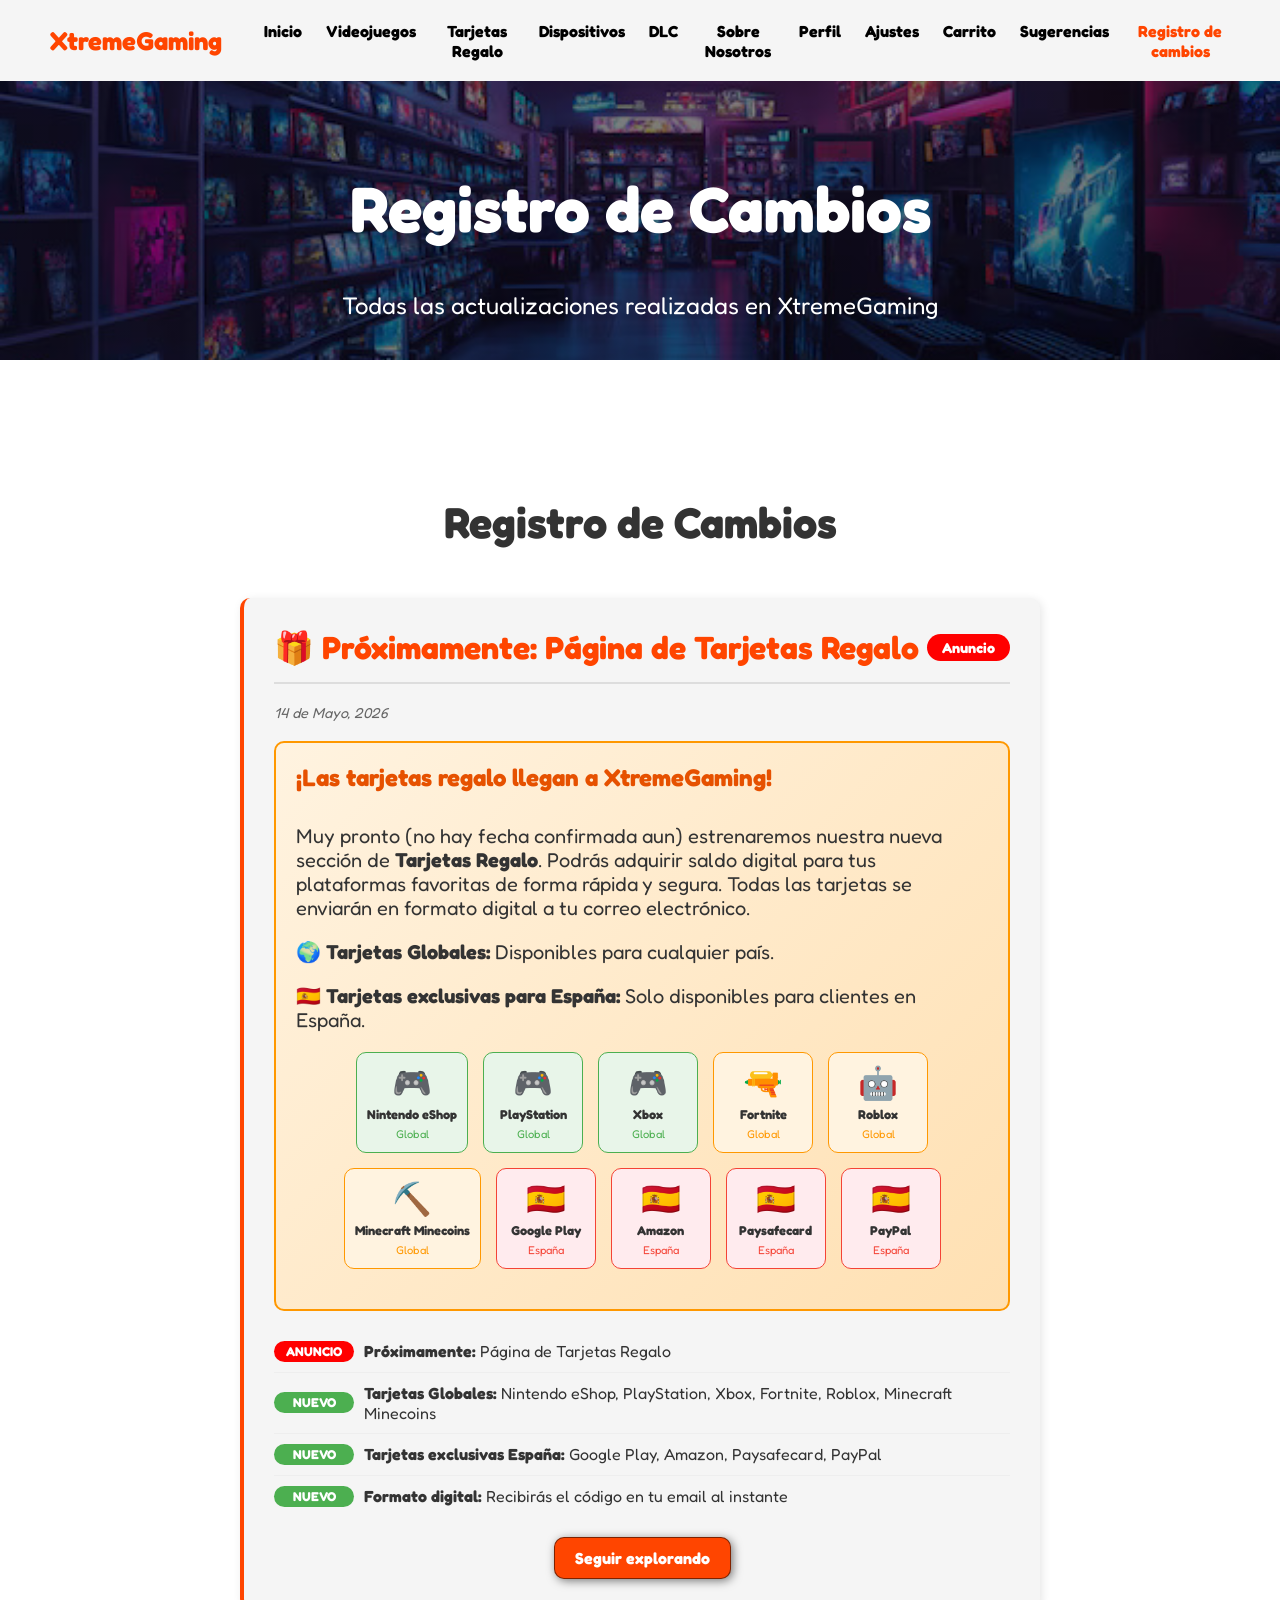
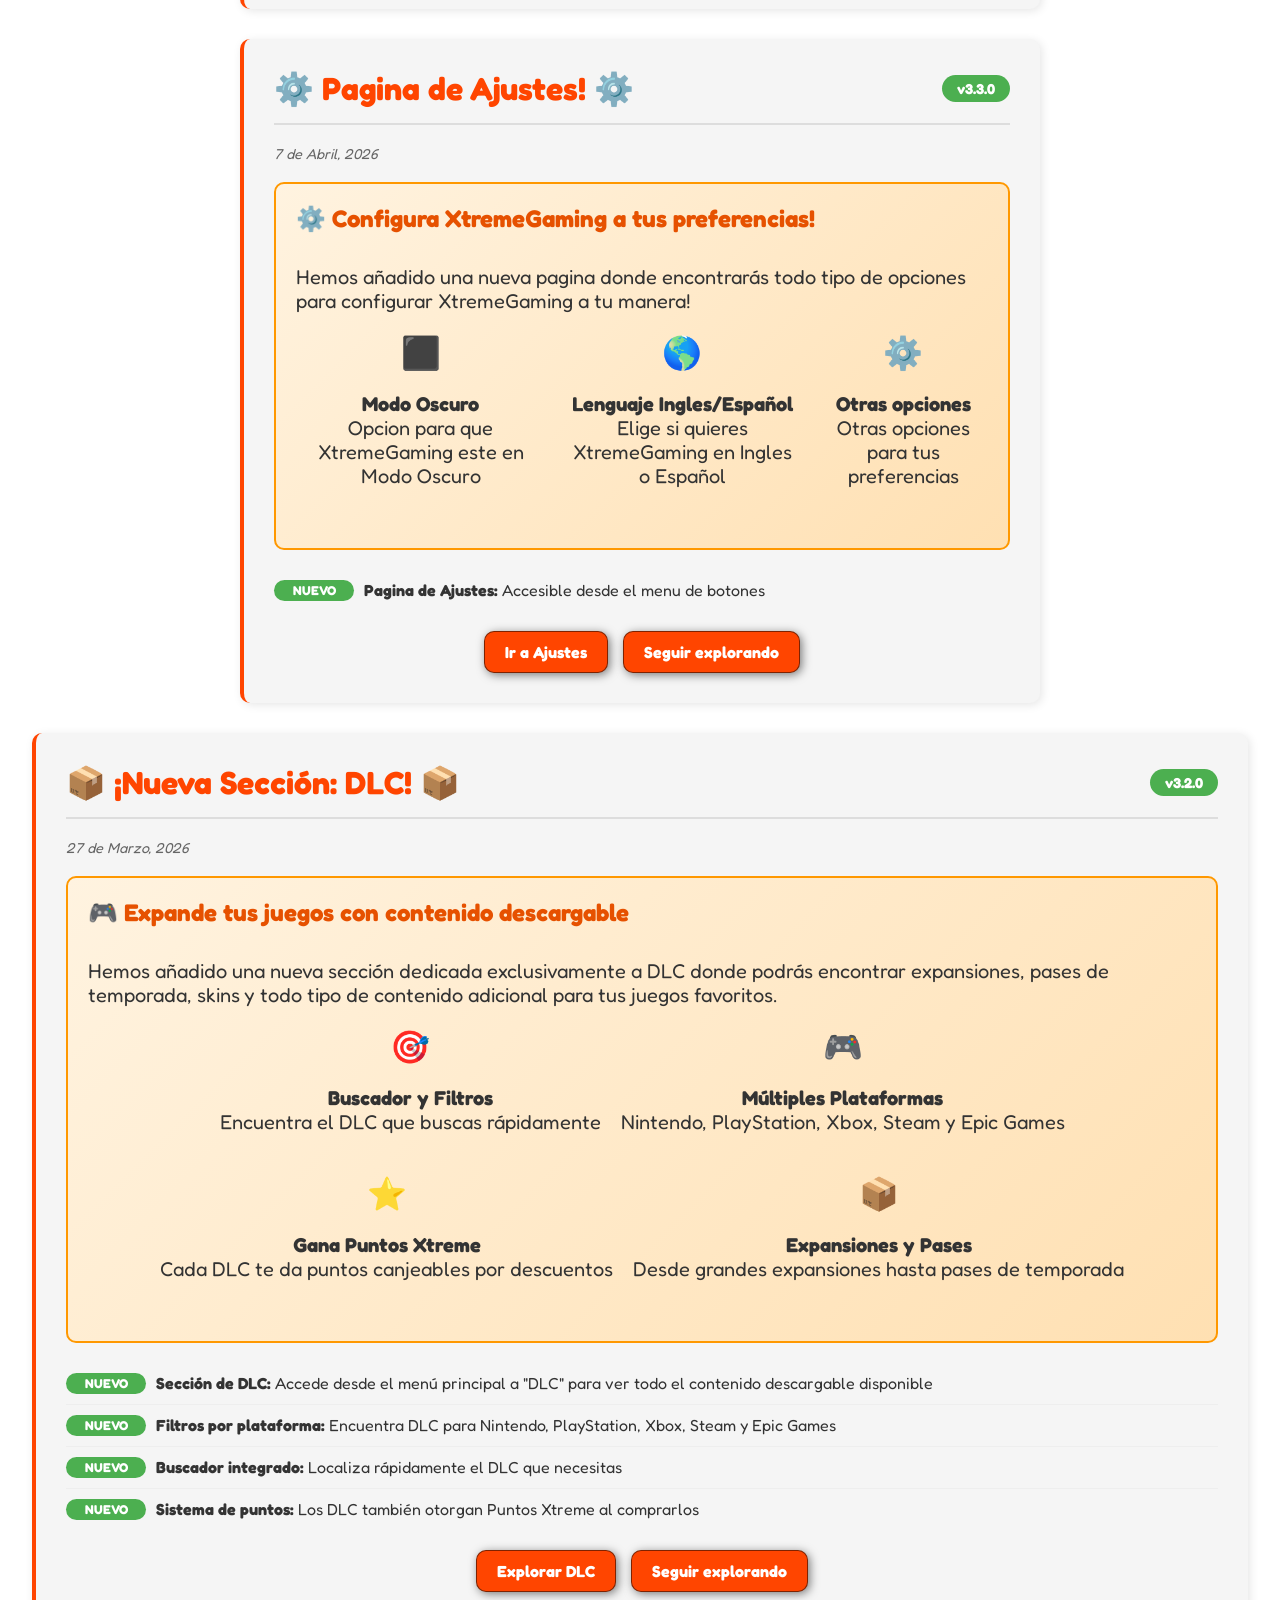
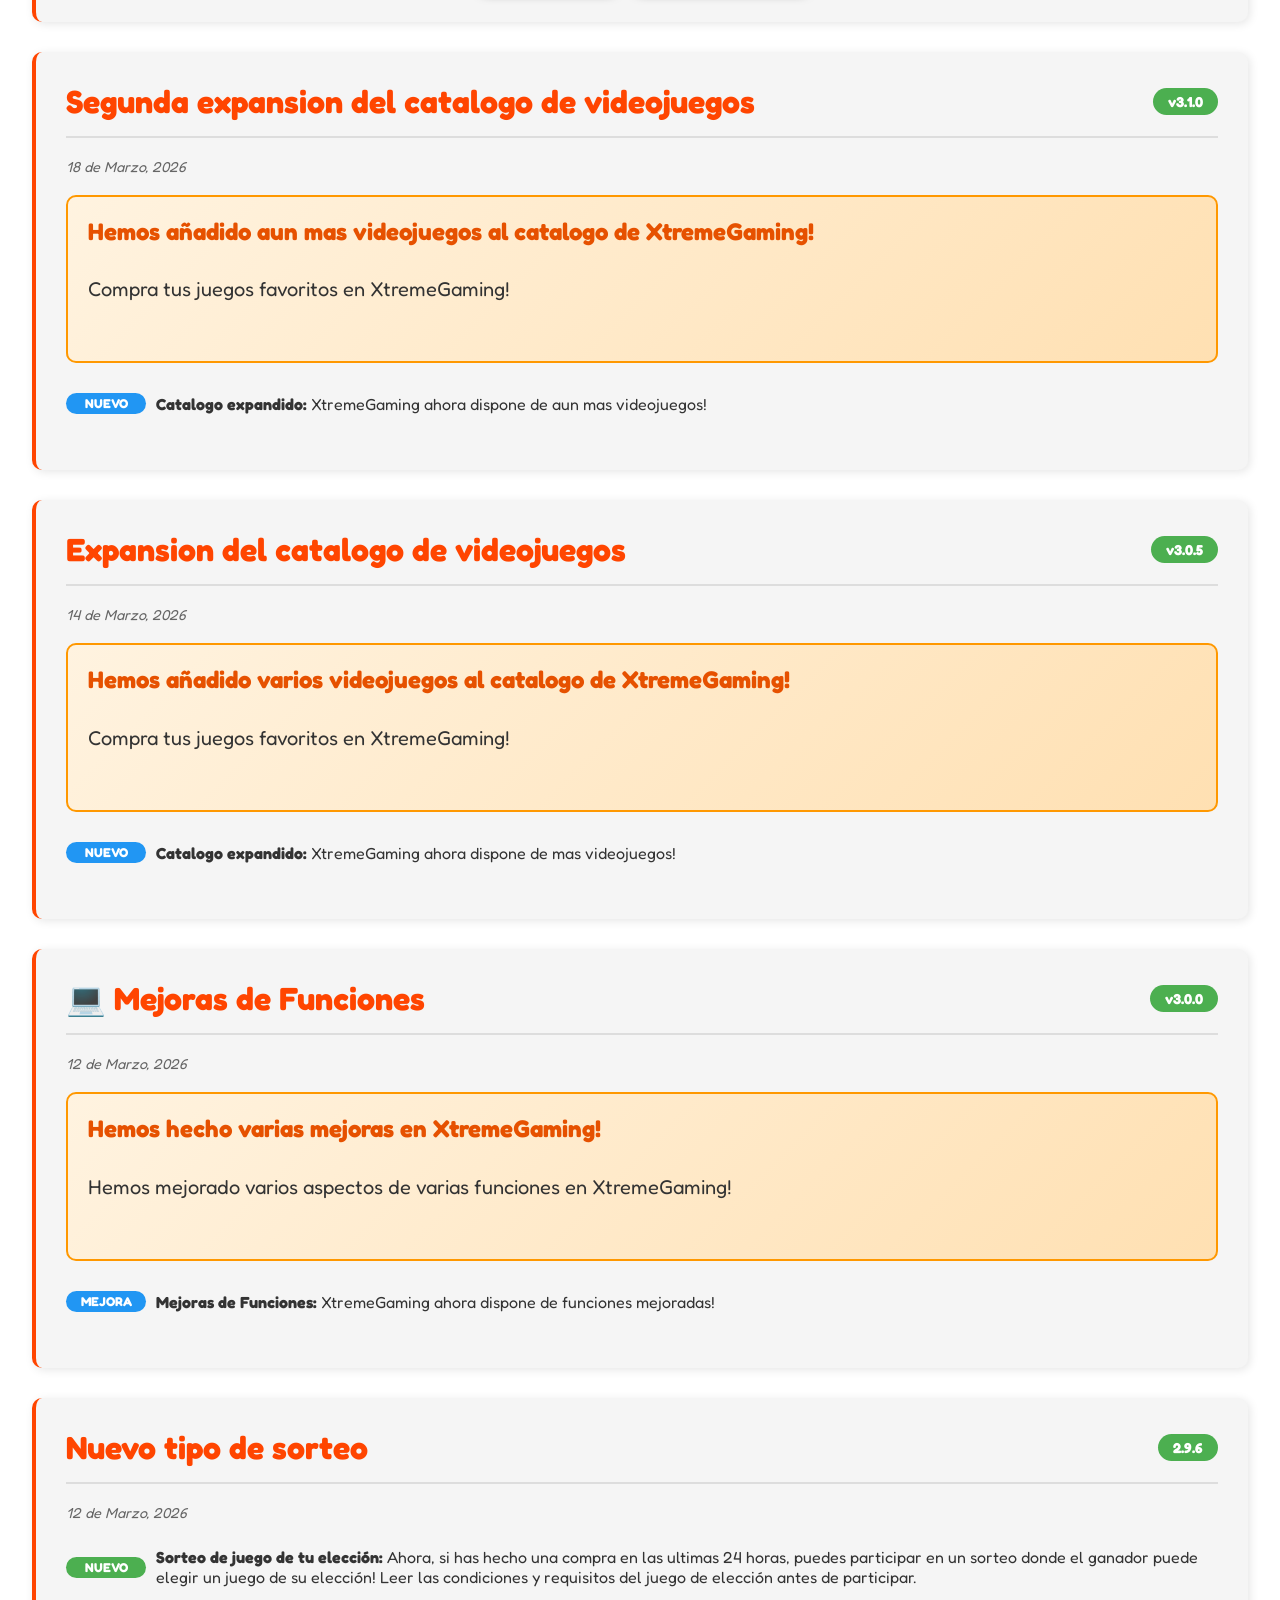
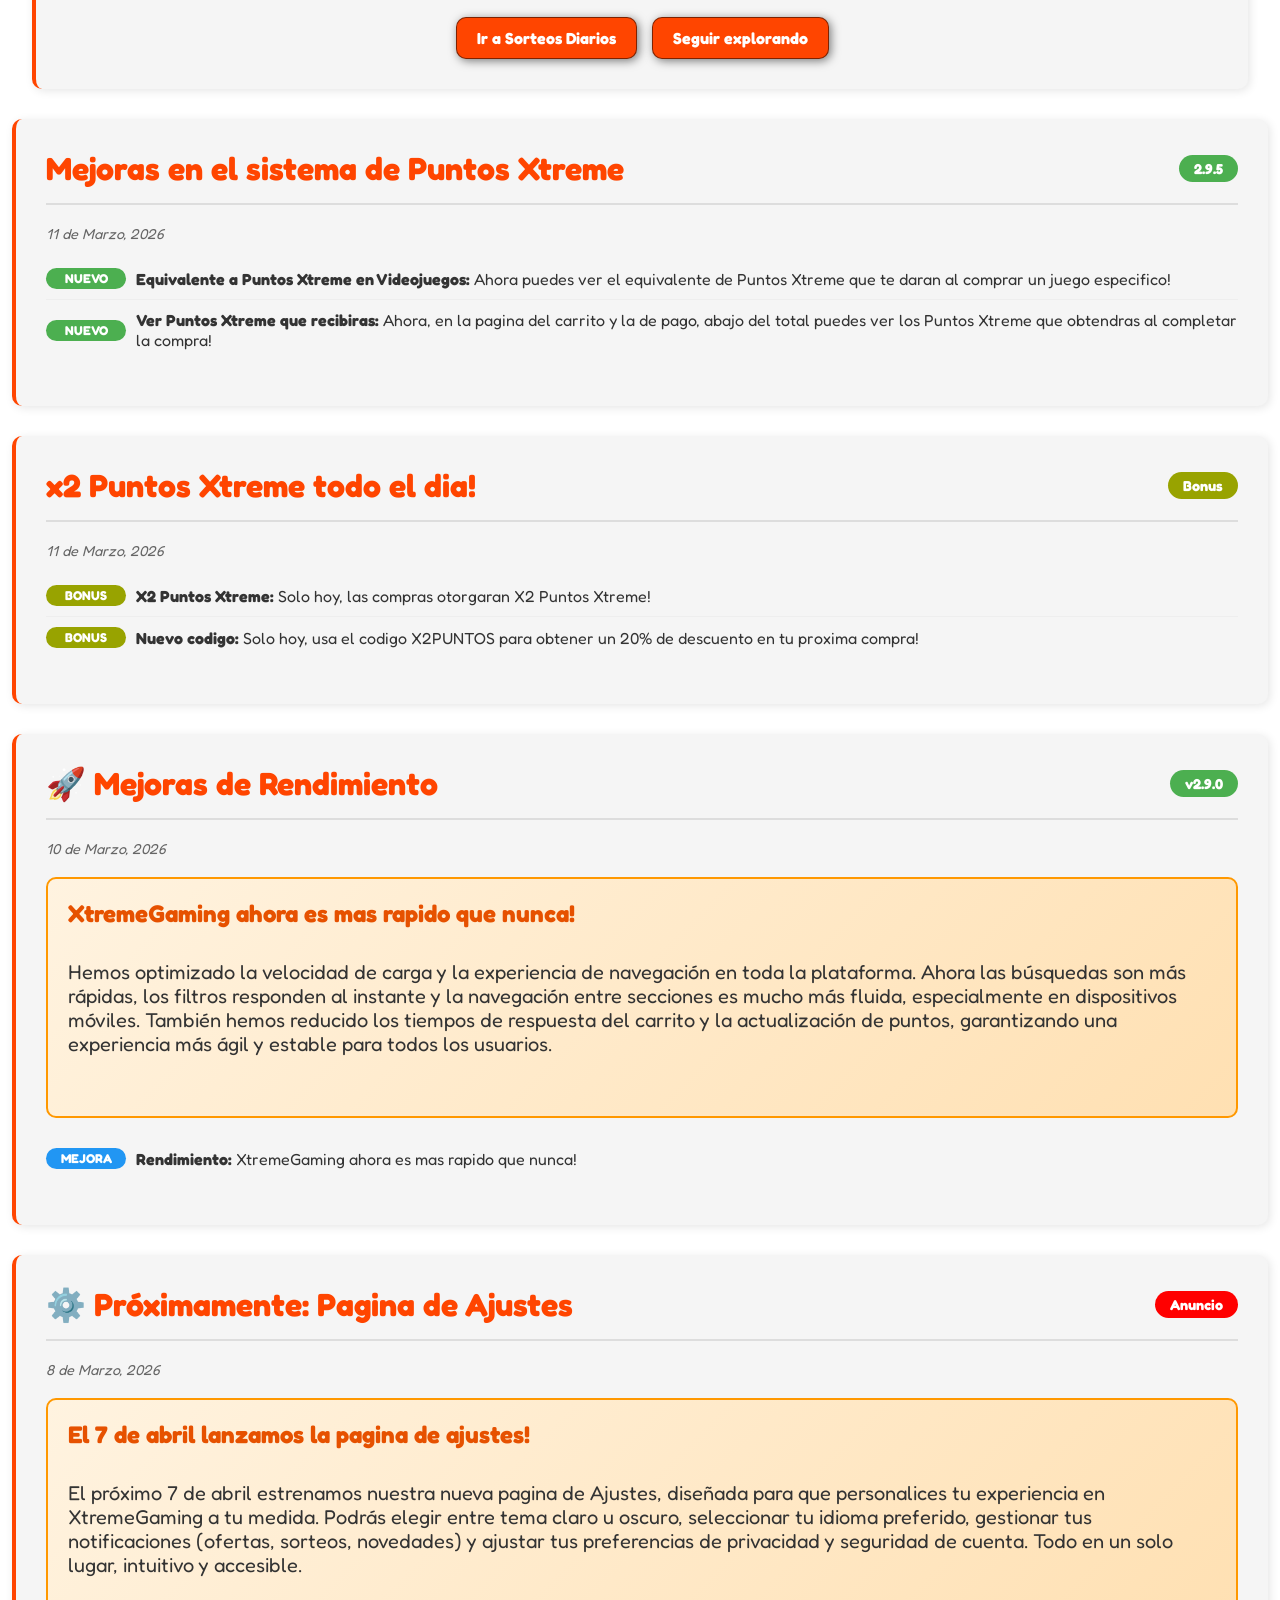
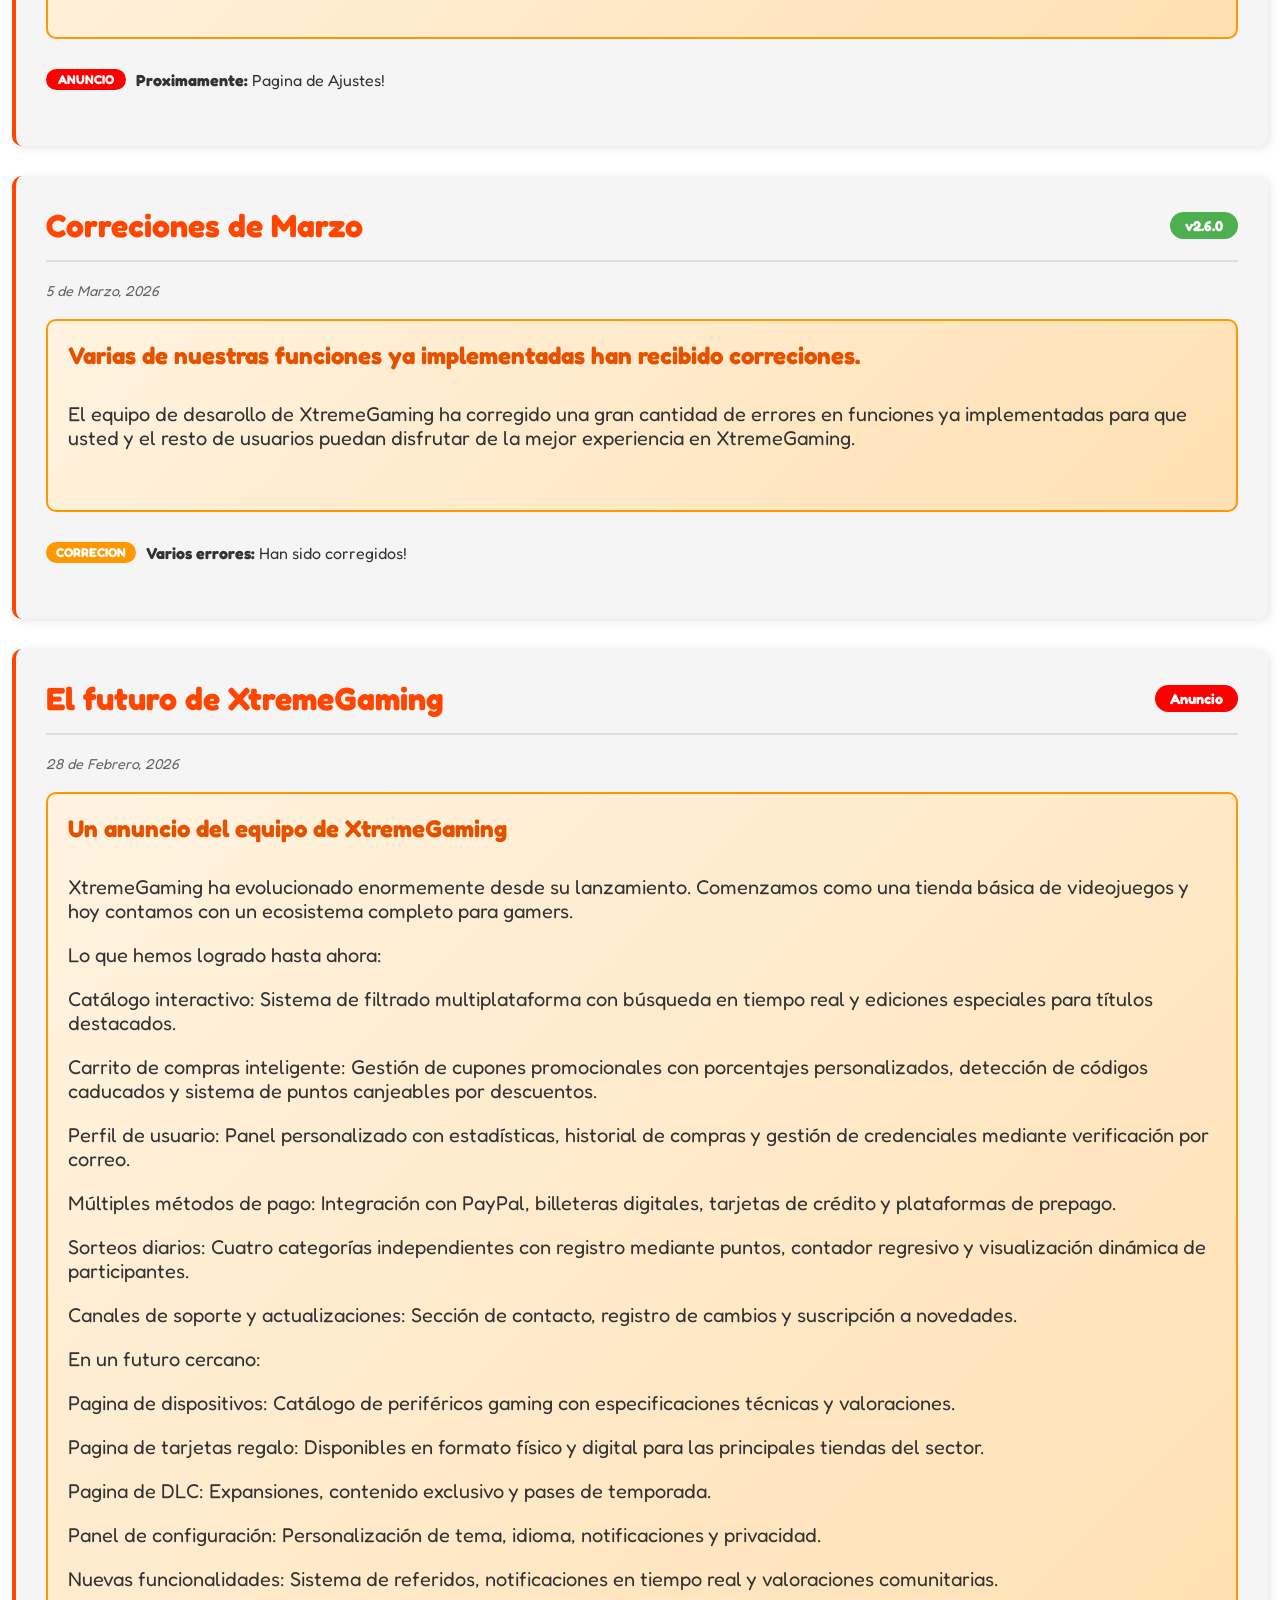
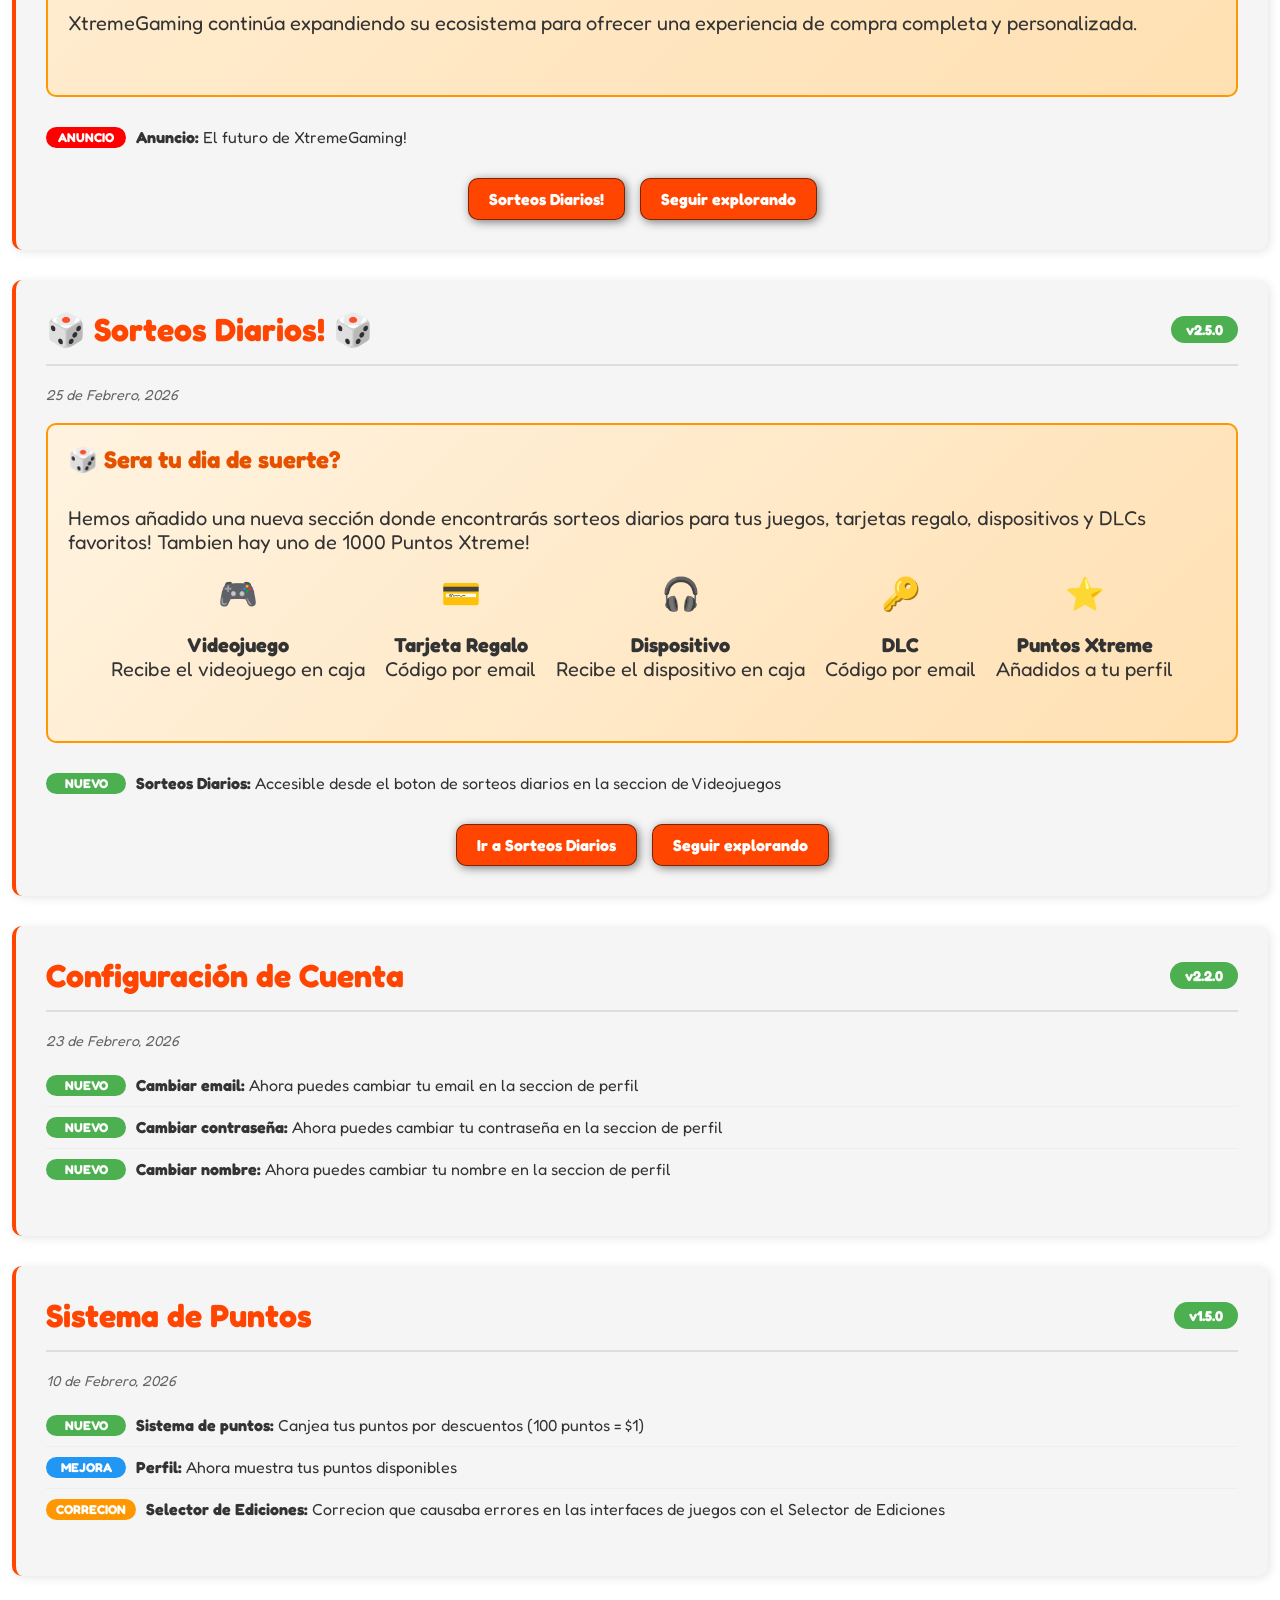
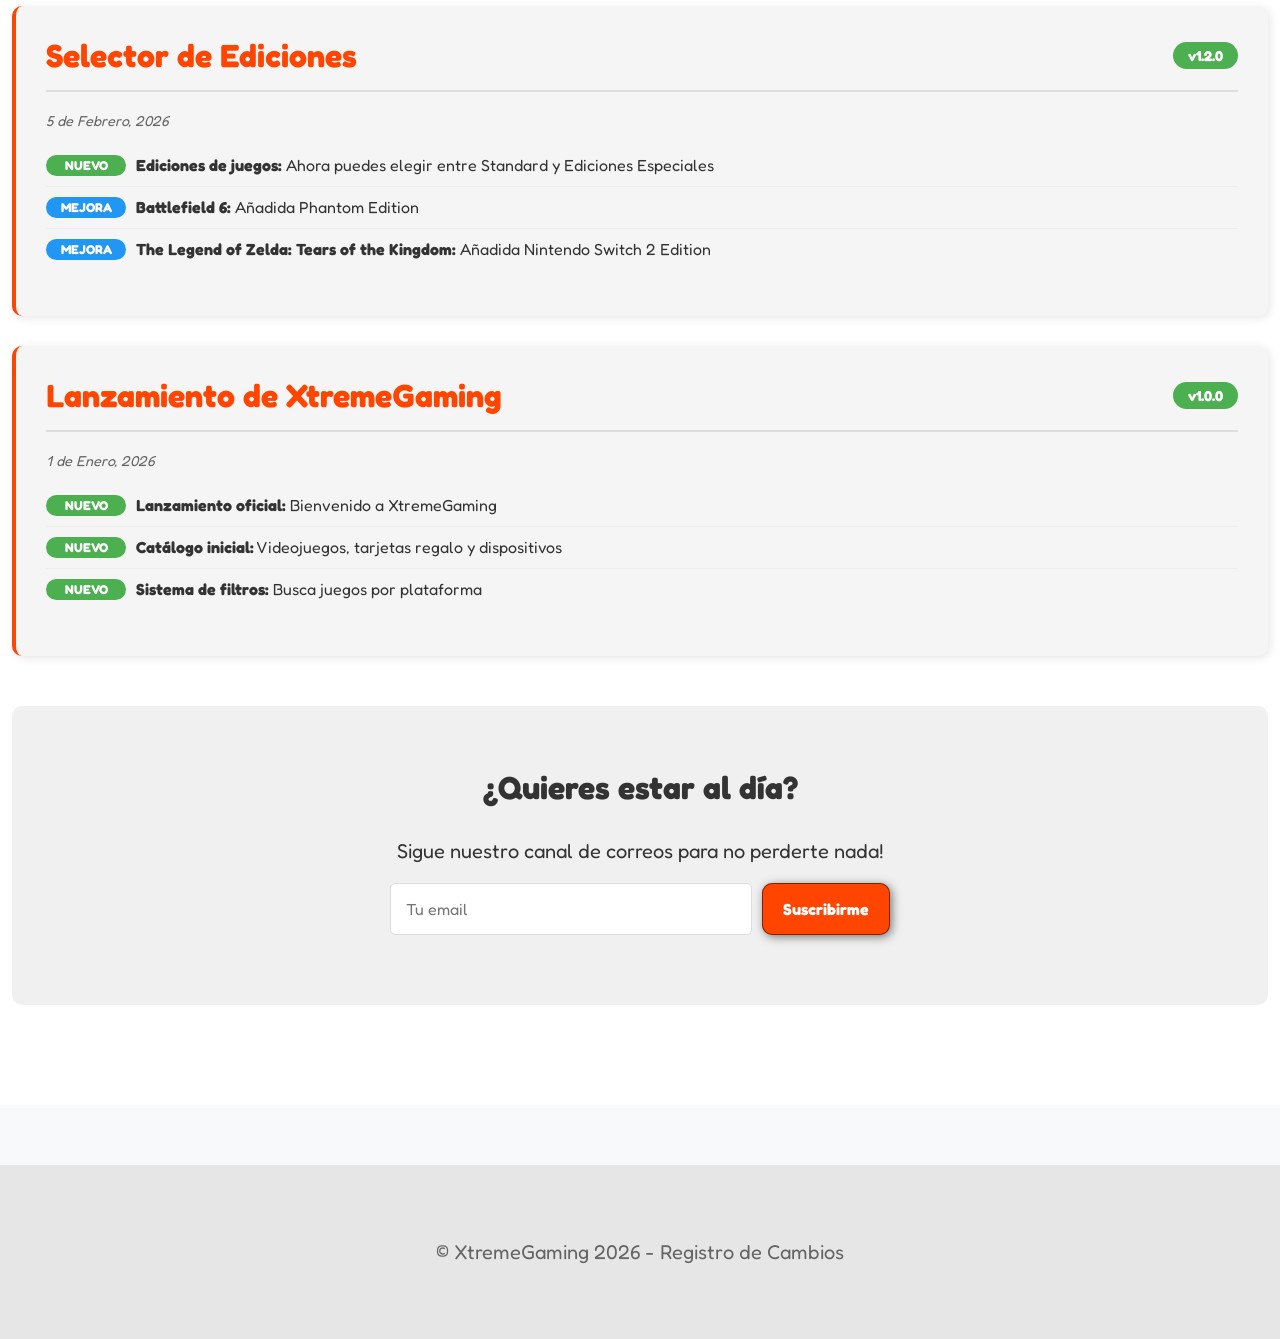
==== commit 4b6a74f0: "Update" ====
--- a/actualizaciones.html
+++ b/actualizaciones.html
@@ -387,7 +387,98 @@
         
         <div class="changelog-container">
 
-                         <div class="update-entry">
+            <div class="update-entry">
+                <div class="update-header">
+                    <h3>🎁 Próximamente: Página de Tarjetas Regalo</h3>
+                    <span class="anuncio">Anuncio</span>
+                </div>
+                <div class="update-date">14 de Mayo, 2026</div>
+
+                <div class="feature-highlight">
+                    <h4>¡Las tarjetas regalo llegan a XtremeGaming!</h4>
+                    <p>Muy pronto (no hay fecha confirmada aun) estrenaremos nuestra nueva sección de <strong>Tarjetas Regalo</strong>. Podrás adquirir saldo digital para tus plataformas favoritas de forma rápida y segura. Todas las tarjetas se enviarán en formato digital a tu correo electrónico.</p>
+                    <p><strong>🌍 Tarjetas Globales:</strong> Disponibles para cualquier país.</p>
+                    <p><strong>🇪🇸 Tarjetas exclusivas para España:</strong> Solo disponibles para clientes en España.</p>
+                    <div style="display: flex; gap: 15px; justify-content: center; margin: 20px 0; flex-wrap: wrap;">
+                        <!-- Globales -->
+                        <div style="text-align: center; background: #e8f5e9; padding: 10px; border-radius: 10px; min-width: 100px; border: 1px solid #4CAF50;">
+                            <span style="font-size: 2em;">🎮</span>
+                            <p style="font-size: 0.8em; margin: 5px 0 0;"><strong>Nintendo eShop</strong></p>
+                            <span style="font-size: 0.7em; color: #4CAF50;">Global</span>
+                        </div>
+                        <div style="text-align: center; background: #e8f5e9; padding: 10px; border-radius: 10px; min-width: 100px; border: 1px solid #4CAF50;">
+                            <span style="font-size: 2em;">🎮</span>
+                            <p style="font-size: 0.8em; margin: 5px 0 0;"><strong>PlayStation</strong></p>
+                            <span style="font-size: 0.7em; color: #4CAF50;">Global</span>
+                        </div>
+                        <div style="text-align: center; background: #e8f5e9; padding: 10px; border-radius: 10px; min-width: 100px; border: 1px solid #4CAF50;">
+                            <span style="font-size: 2em;">🎮</span>
+                            <p style="font-size: 0.8em; margin: 5px 0 0;"><strong>Xbox</strong></p>
+                            <span style="font-size: 0.7em; color: #4CAF50;">Global</span>
+                        </div>
+                        <div style="text-align: center; background: #fff3e0; padding: 10px; border-radius: 10px; min-width: 100px; border: 1px solid #ff9800;">
+                            <span style="font-size: 2em;">🔫</span>
+                            <p style="font-size: 0.8em; margin: 5px 0 0;"><strong>Fortnite</strong></p>
+                            <span style="font-size: 0.7em; color: #ff9800;">Global</span>
+                        </div>
+                        <div style="text-align: center; background: #fff3e0; padding: 10px; border-radius: 10px; min-width: 100px; border: 1px solid #ff9800;">
+                            <span style="font-size: 2em;">🤖</span>
+                            <p style="font-size: 0.8em; margin: 5px 0 0;"><strong>Roblox</strong></p>
+                            <span style="font-size: 0.7em; color: #ff9800;">Global</span>
+                        </div>
+                        <div style="text-align: center; background: #fff3e0; padding: 10px; border-radius: 10px; min-width: 100px; border: 1px solid #ff9800;">
+                            <span style="font-size: 2em;">⛏️</span>
+                            <p style="font-size: 0.8em; margin: 5px 0 0;"><strong>Minecraft Minecoins</strong></p>
+                            <span style="font-size: 0.7em; color: #ff9800;">Global</span>
+                        </div>
+                        <div style="text-align: center; background: #ffebee; padding: 10px; border-radius: 10px; min-width: 100px; border: 1px solid #f44336;">
+                            <span style="font-size: 2em;">🇪🇸</span>
+                            <p style="font-size: 0.8em; margin: 5px 0 0;"><strong>Google Play</strong></p>
+                            <span style="font-size: 0.7em; color: #f44336;">España</span>
+                        </div>
+                        <div style="text-align: center; background: #ffebee; padding: 10px; border-radius: 10px; min-width: 100px; border: 1px solid #f44336;">
+                            <span style="font-size: 2em;">🇪🇸</span>
+                            <p style="font-size: 0.8em; margin: 5px 0 0;"><strong>Amazon</strong></p>
+                            <span style="font-size: 0.7em; color: #f44336;">España</span>
+                        </div>
+                        <div style="text-align: center; background: #ffebee; padding: 10px; border-radius: 10px; min-width: 100px; border: 1px solid #f44336;">
+                            <span style="font-size: 2em;">🇪🇸</span>
+                            <p style="font-size: 0.8em; margin: 5px 0 0;"><strong>Paysafecard</strong></p>
+                            <span style="font-size: 0.7em; color: #f44336;">España</span>
+                        </div>
+                        <div style="text-align: center; background: #ffebee; padding: 10px; border-radius: 10px; min-width: 100px; border: 1px solid #f44336;">
+                            <span style="font-size: 2em;">🇪🇸</span>
+                            <p style="font-size: 0.8em; margin: 5px 0 0;"><strong>PayPal</strong></p>
+                            <span style="font-size: 0.7em; color: #f44336;">España</span>
+                        </div>
+                    </div>
+                </div>
+                
+                <ul class="update-list">
+                    <li>
+                        <span class="update-tag tag-anuncio">ANUNCIO</span>
+                        <span><strong>Próximamente:</strong> Página de Tarjetas Regalo</span>
+                    </li>
+                    <li>
+                        <span class="update-tag tag-nuevo">NUEVO</span>
+                        <span><strong>Tarjetas Globales:</strong> Nintendo eShop, PlayStation, Xbox, Fortnite, Roblox, Minecraft Minecoins</span>
+                    </li>
+                    <li>
+                        <span class="update-tag tag-nuevo">NUEVO</span>
+                        <span><strong>Tarjetas exclusivas España:</strong> Google Play, Amazon, Paysafecard, PayPal</span>
+                    </li>
+                    <li>
+                        <span class="update-tag tag-nuevo">NUEVO</span>
+                        <span><strong>Formato digital:</strong> Recibirás el código en tu email al instante</span>
+                    </li>
+                </ul>
+                
+                <div class="button-group">
+                    <button onclick="location.href='index.html'">Seguir explorando</button>
+                </div>
+            </div>
+
+            <div class="update-entry">
                 <div class="update-header">
                     <h3>⚙️ Pagina de Ajustes! ⚙️</h3>
                     <span class="update-version">v3.3.0</span>
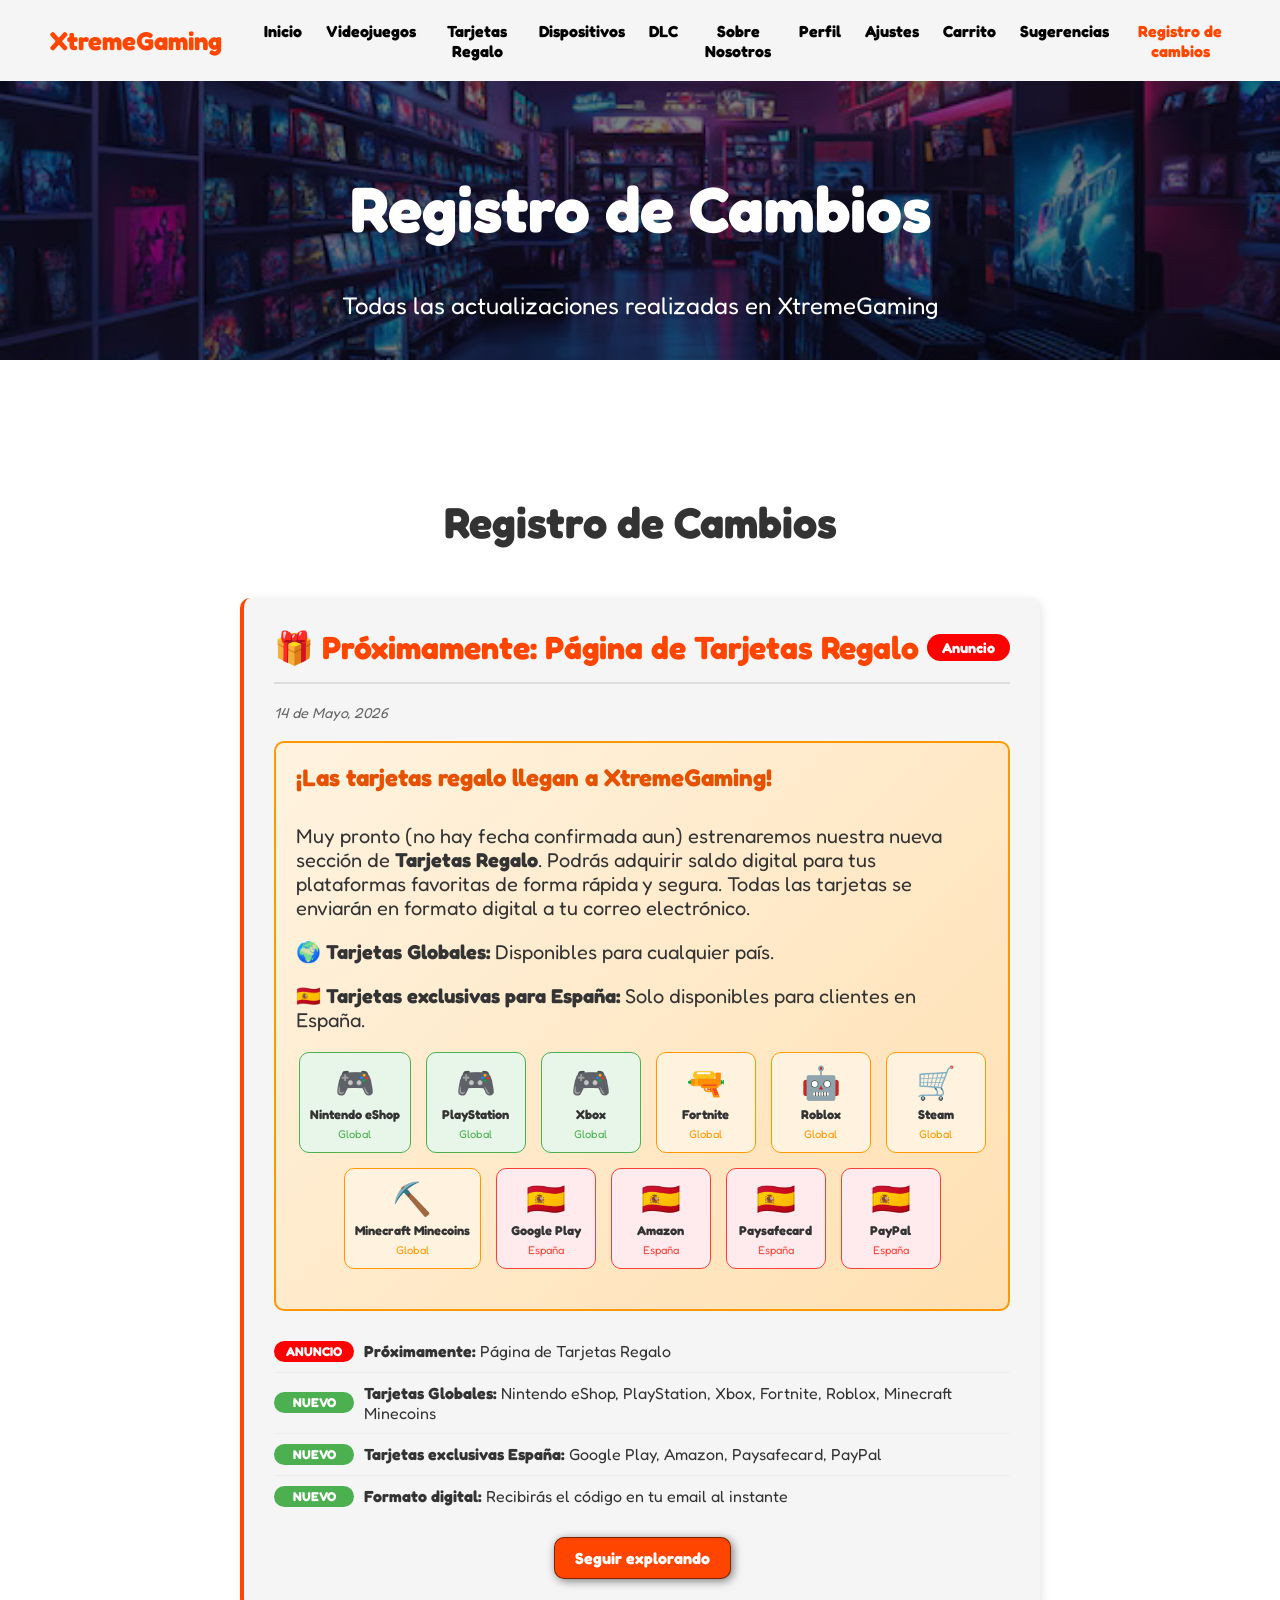
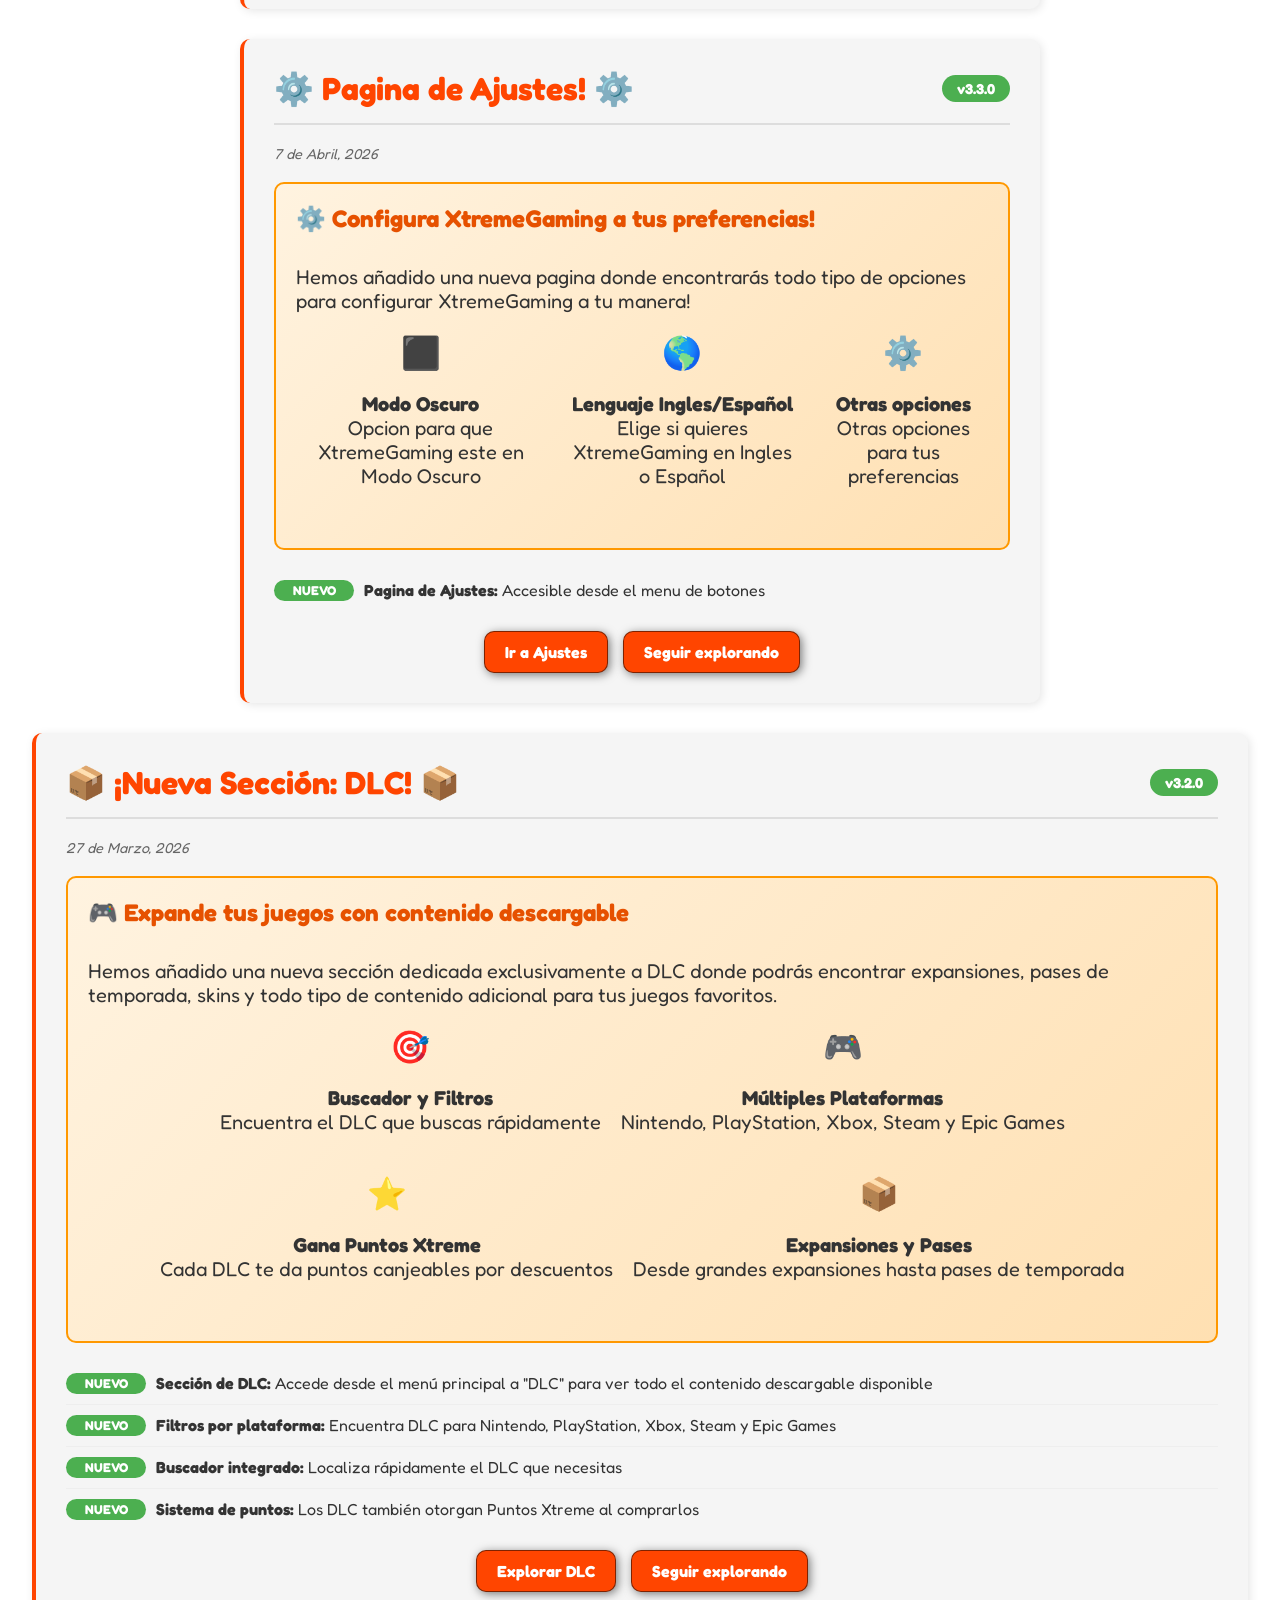
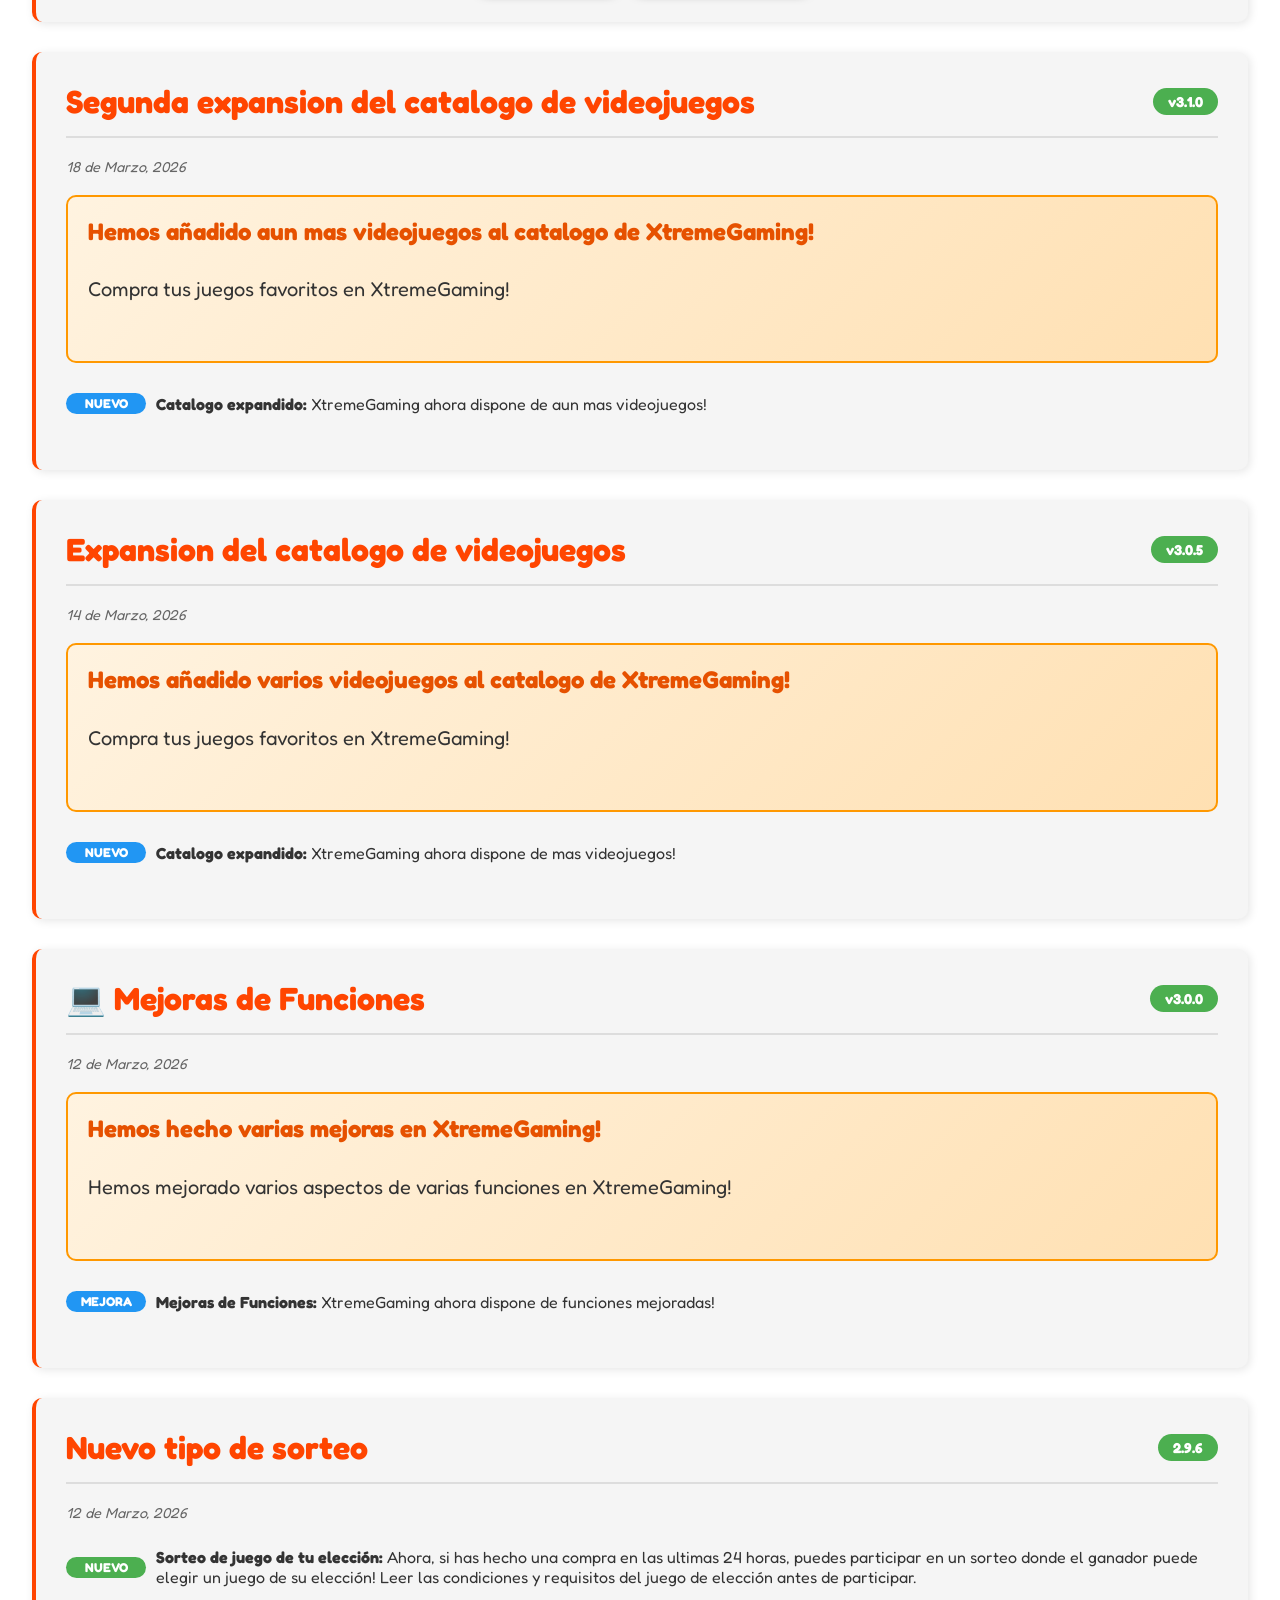
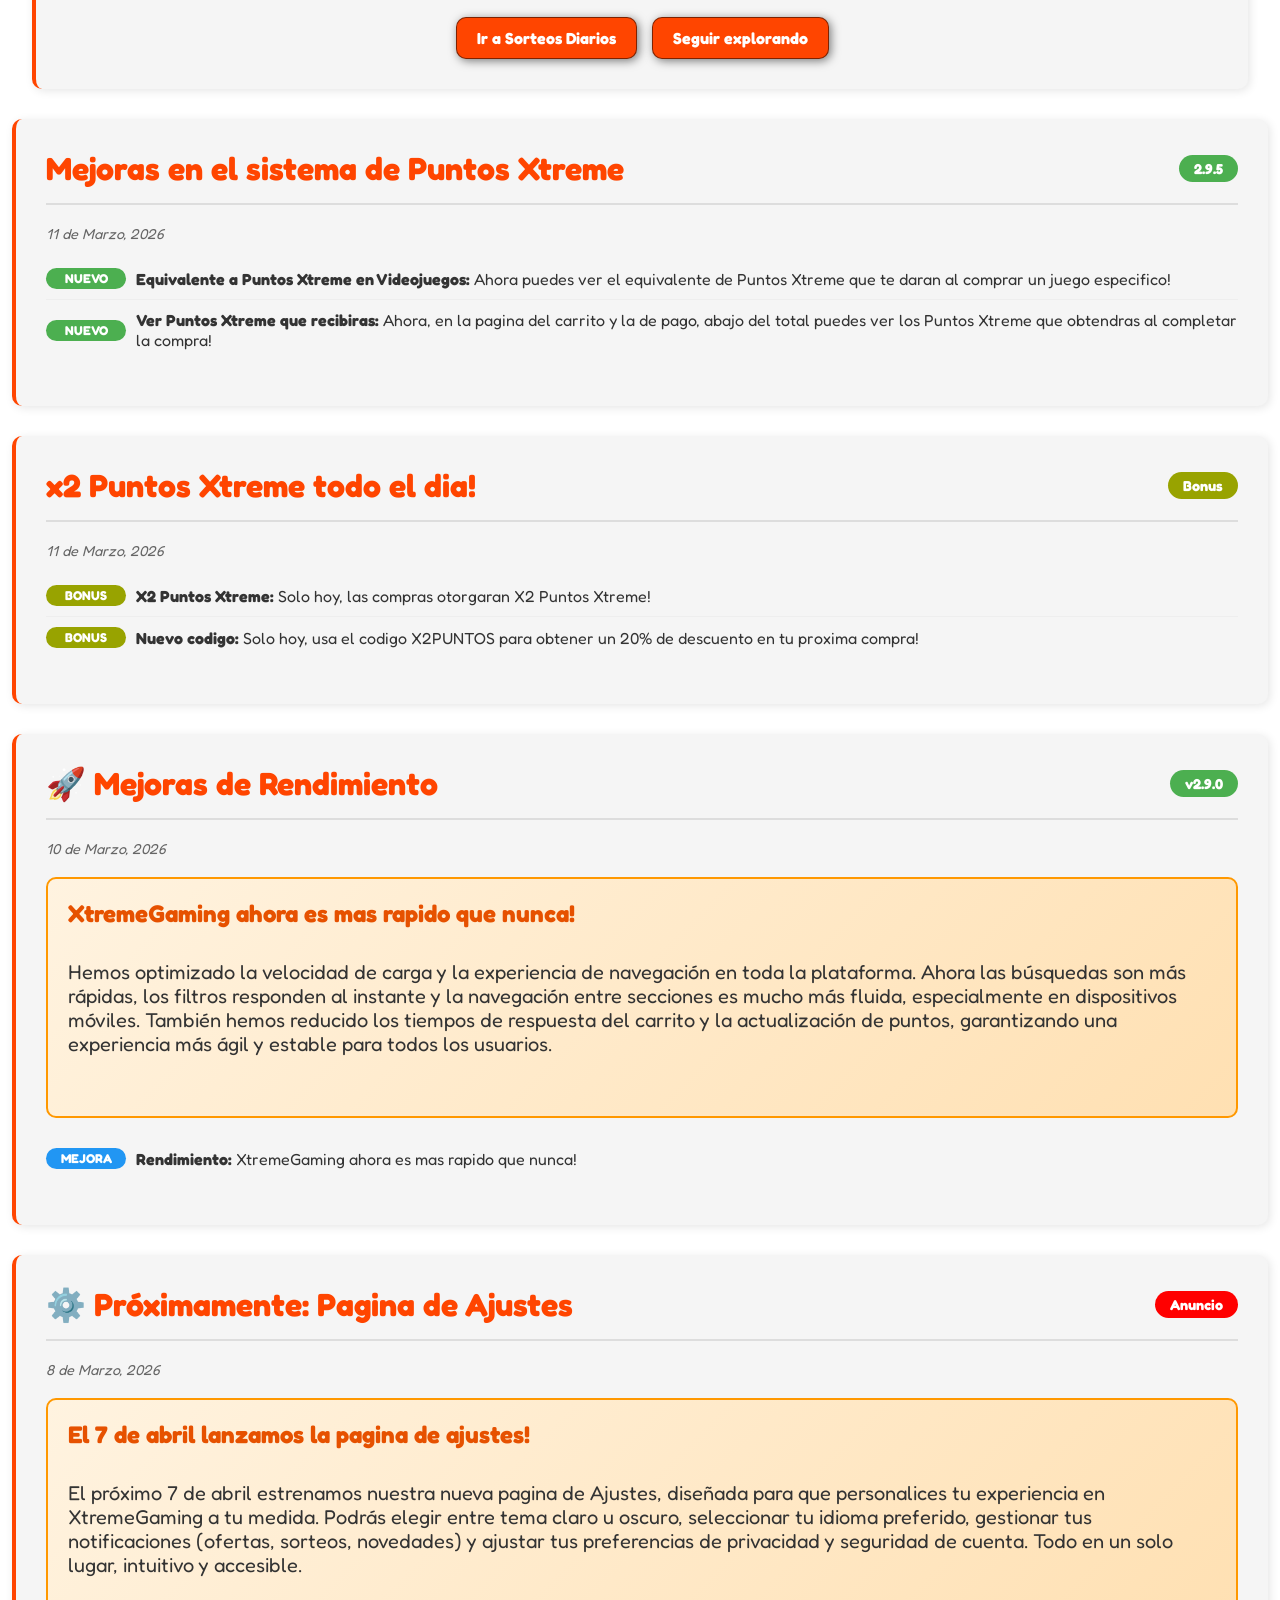
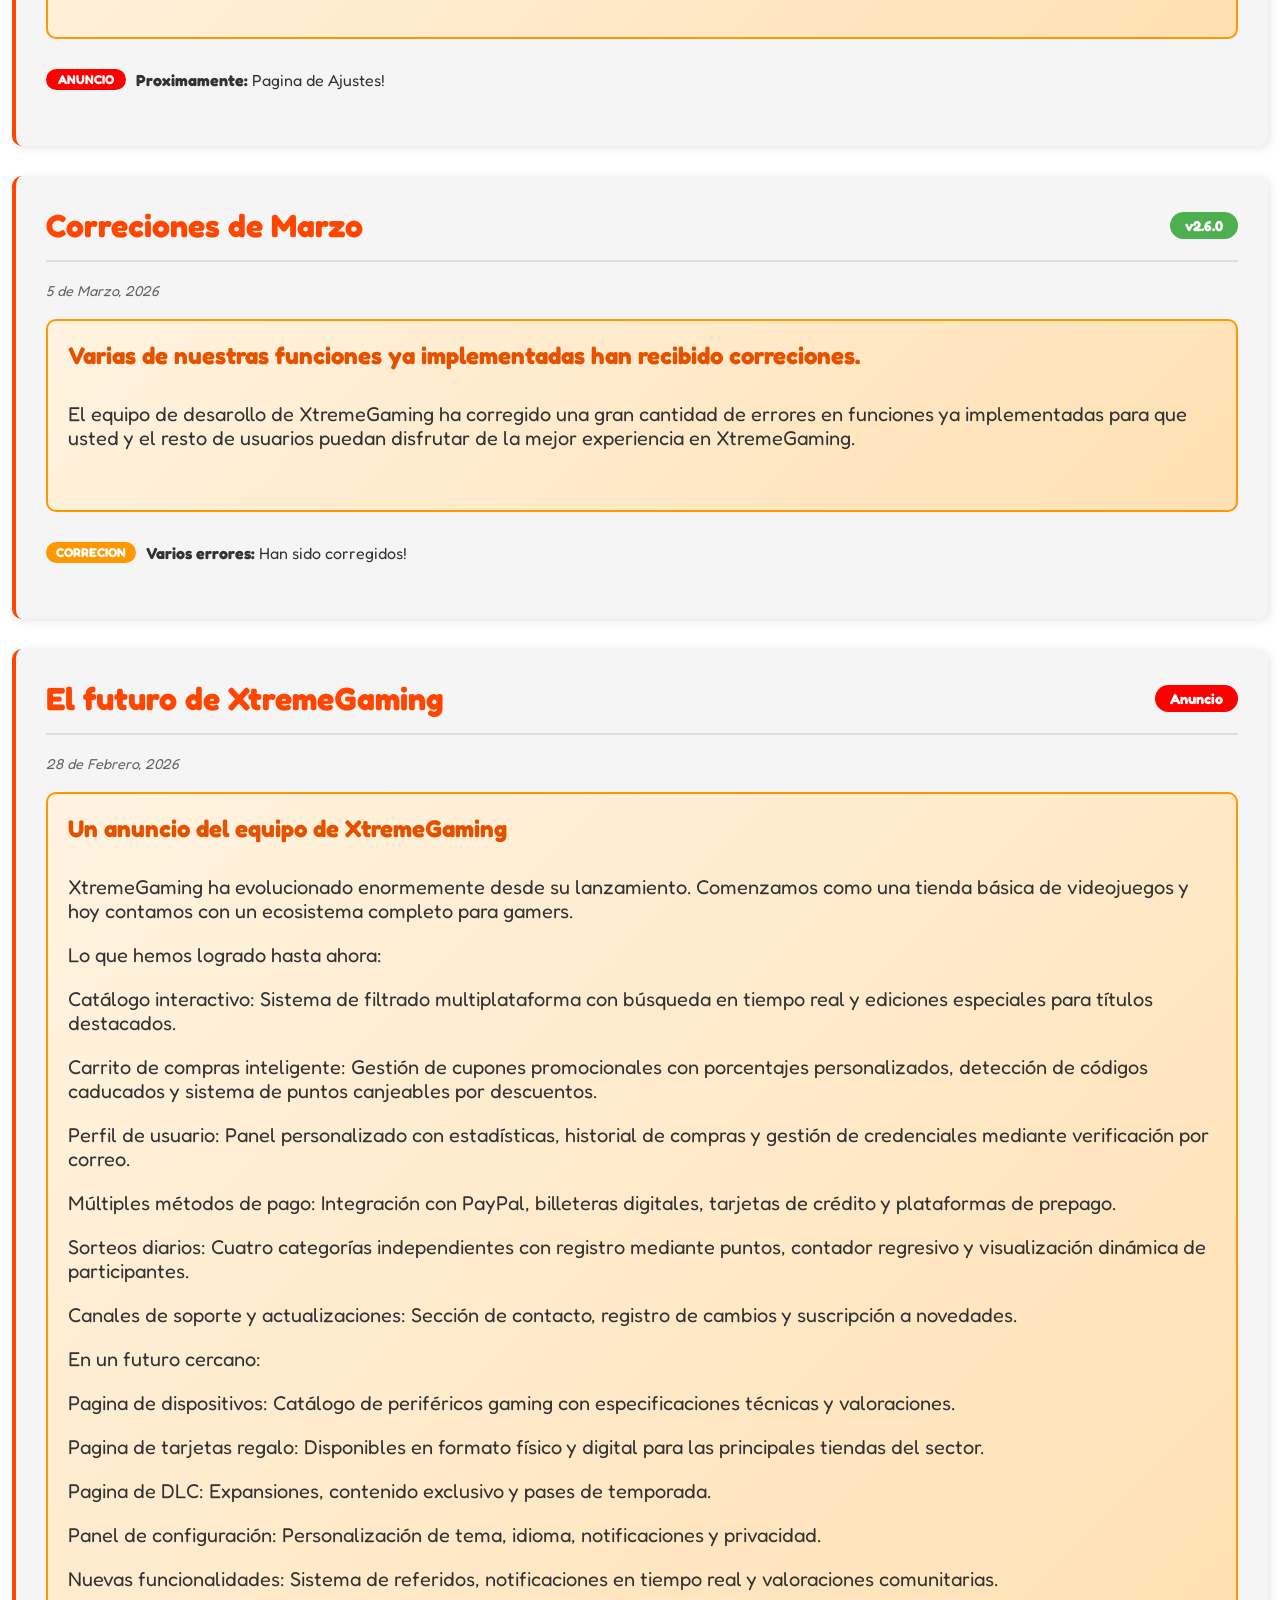
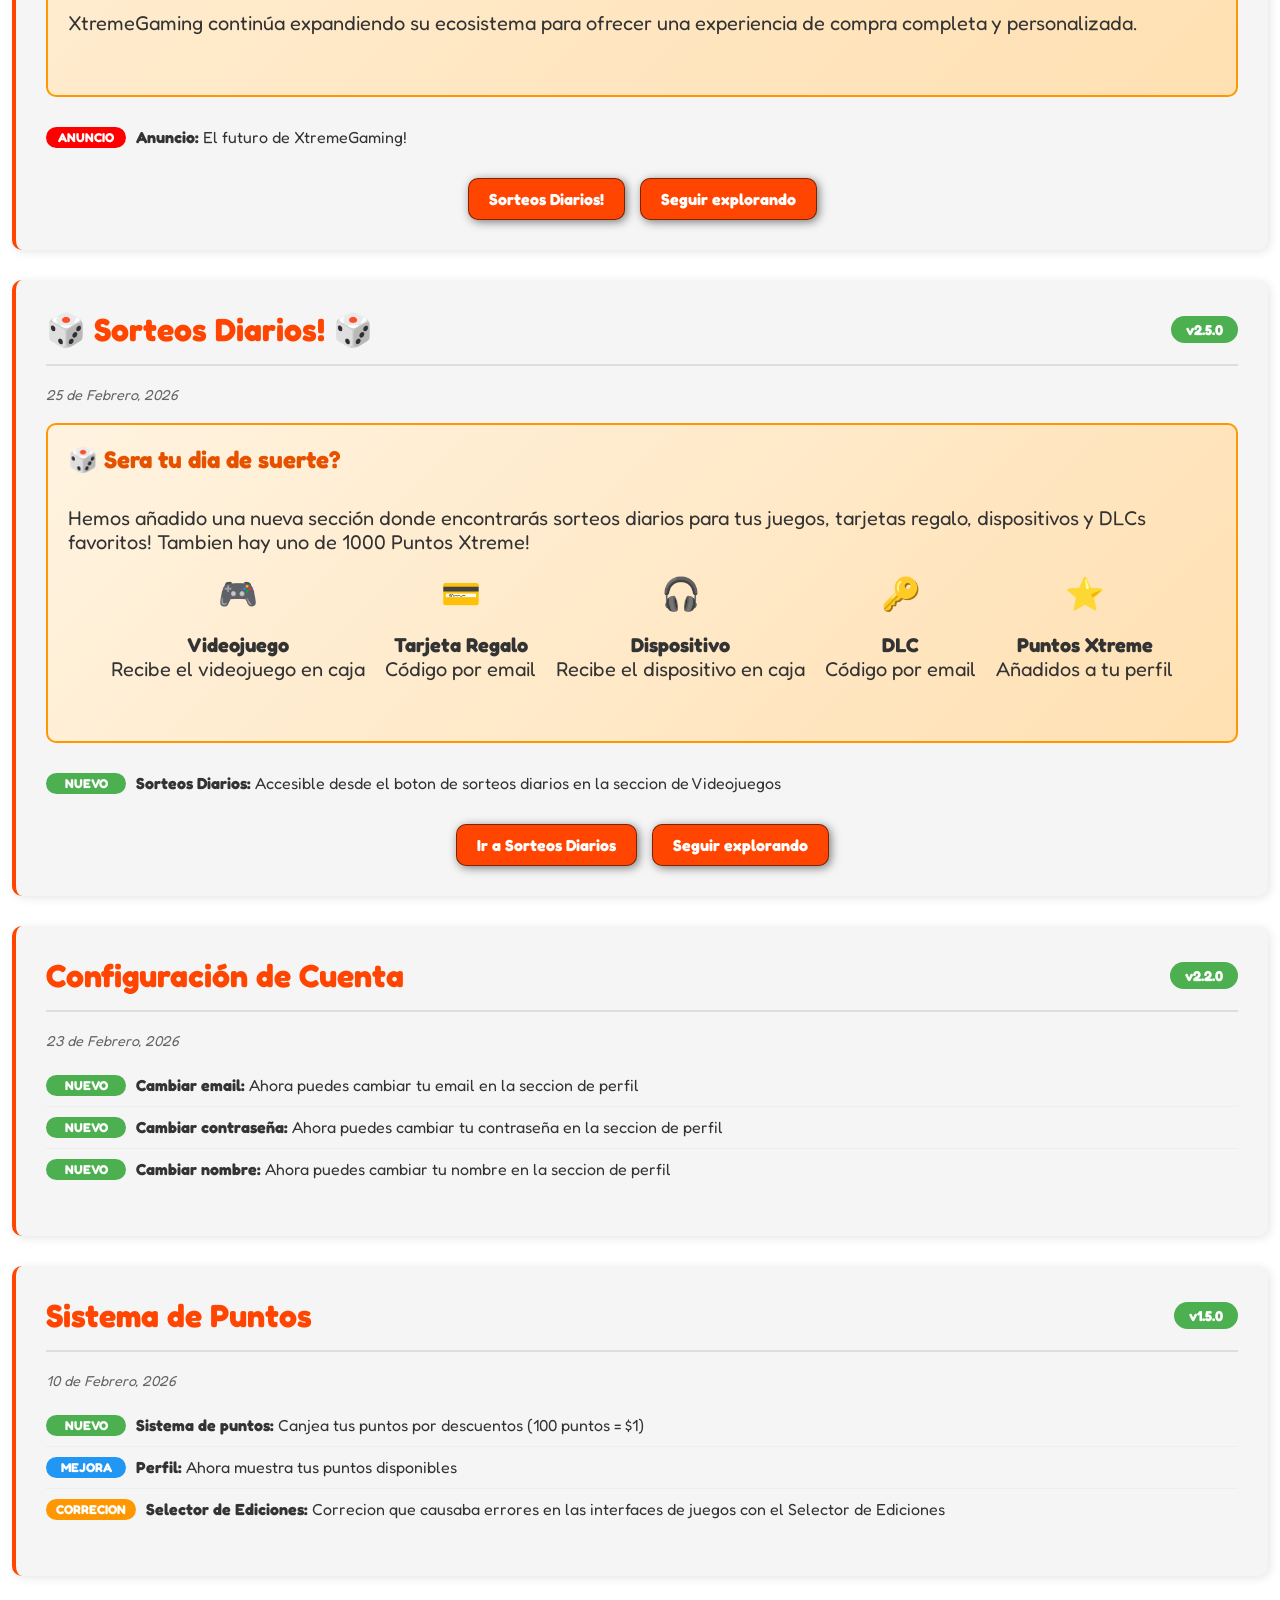
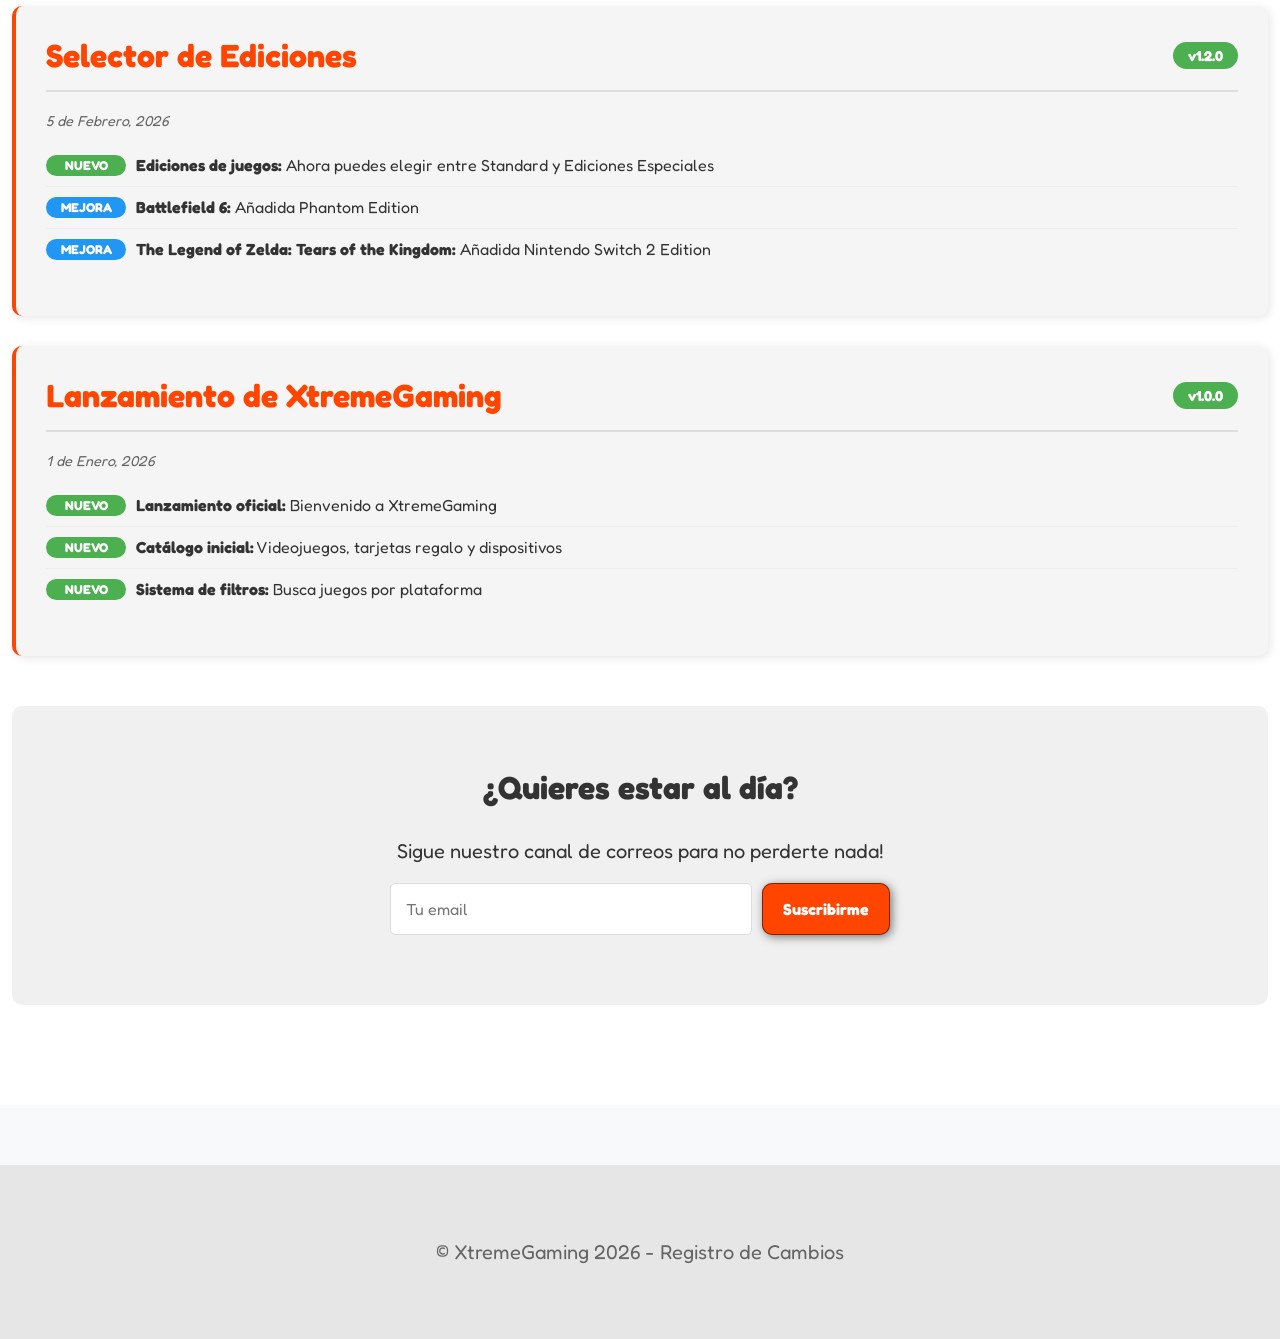
==== commit d8b8254b: "fix" ====
--- a/actualizaciones.html
+++ b/actualizaciones.html
@@ -424,6 +424,11 @@
                         <div style="text-align: center; background: #fff3e0; padding: 10px; border-radius: 10px; min-width: 100px; border: 1px solid #ff9800;">
                             <span style="font-size: 2em;">🤖</span>
                             <p style="font-size: 0.8em; margin: 5px 0 0;"><strong>Roblox</strong></p>
+                            <span style="font-size: 0.7em; color: #ff9800;">Global</span>
+                        </div>
+                        <div style="text-align: center; background: #fff3e0; padding: 10px; border-radius: 10px; min-width: 100px; border: 1px solid #ff9800;">
+                            <span style="font-size: 2em;">🛒</span>
+                            <p style="font-size: 0.8em; margin: 5px 0 0;"><strong>Steam</strong></p>
                             <span style="font-size: 0.7em; color: #ff9800;">Global</span>
                         </div>
                         <div style="text-align: center; background: #fff3e0; padding: 10px; border-radius: 10px; min-width: 100px; border: 1px solid #ff9800;">
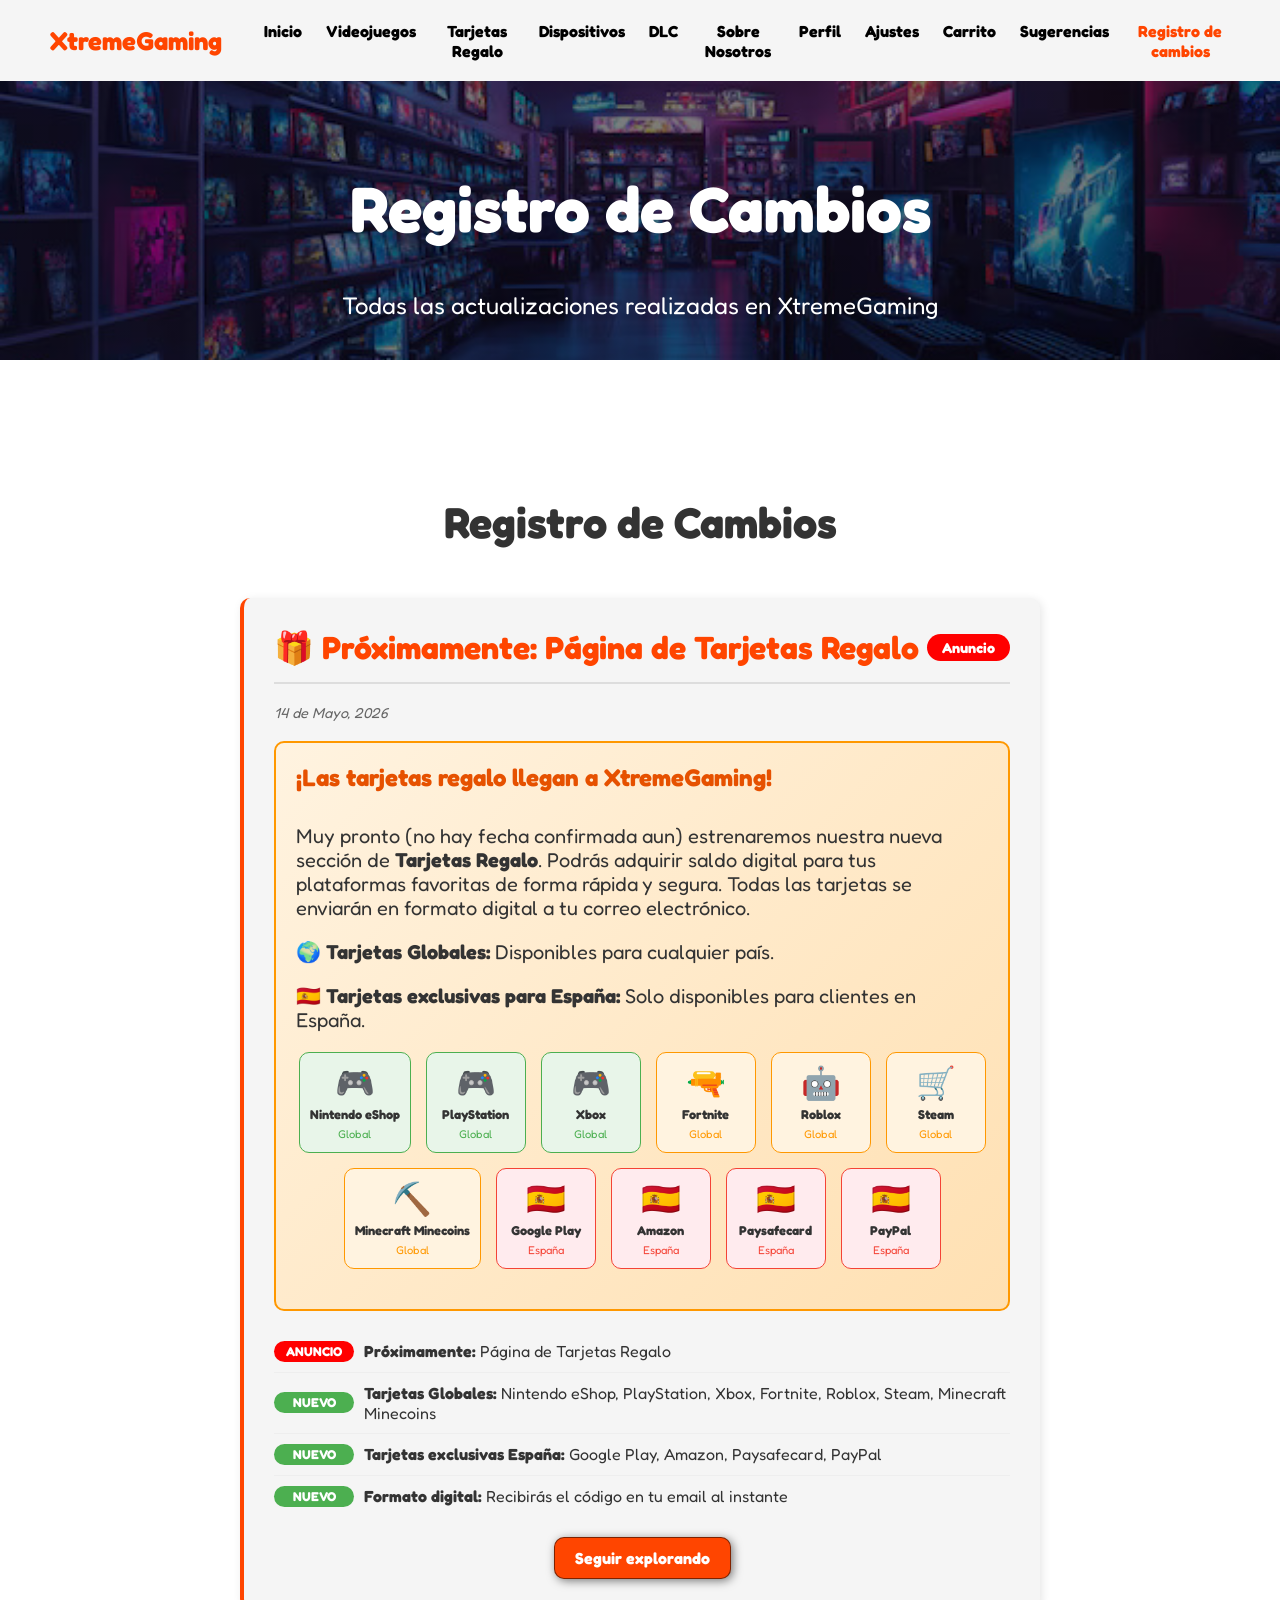
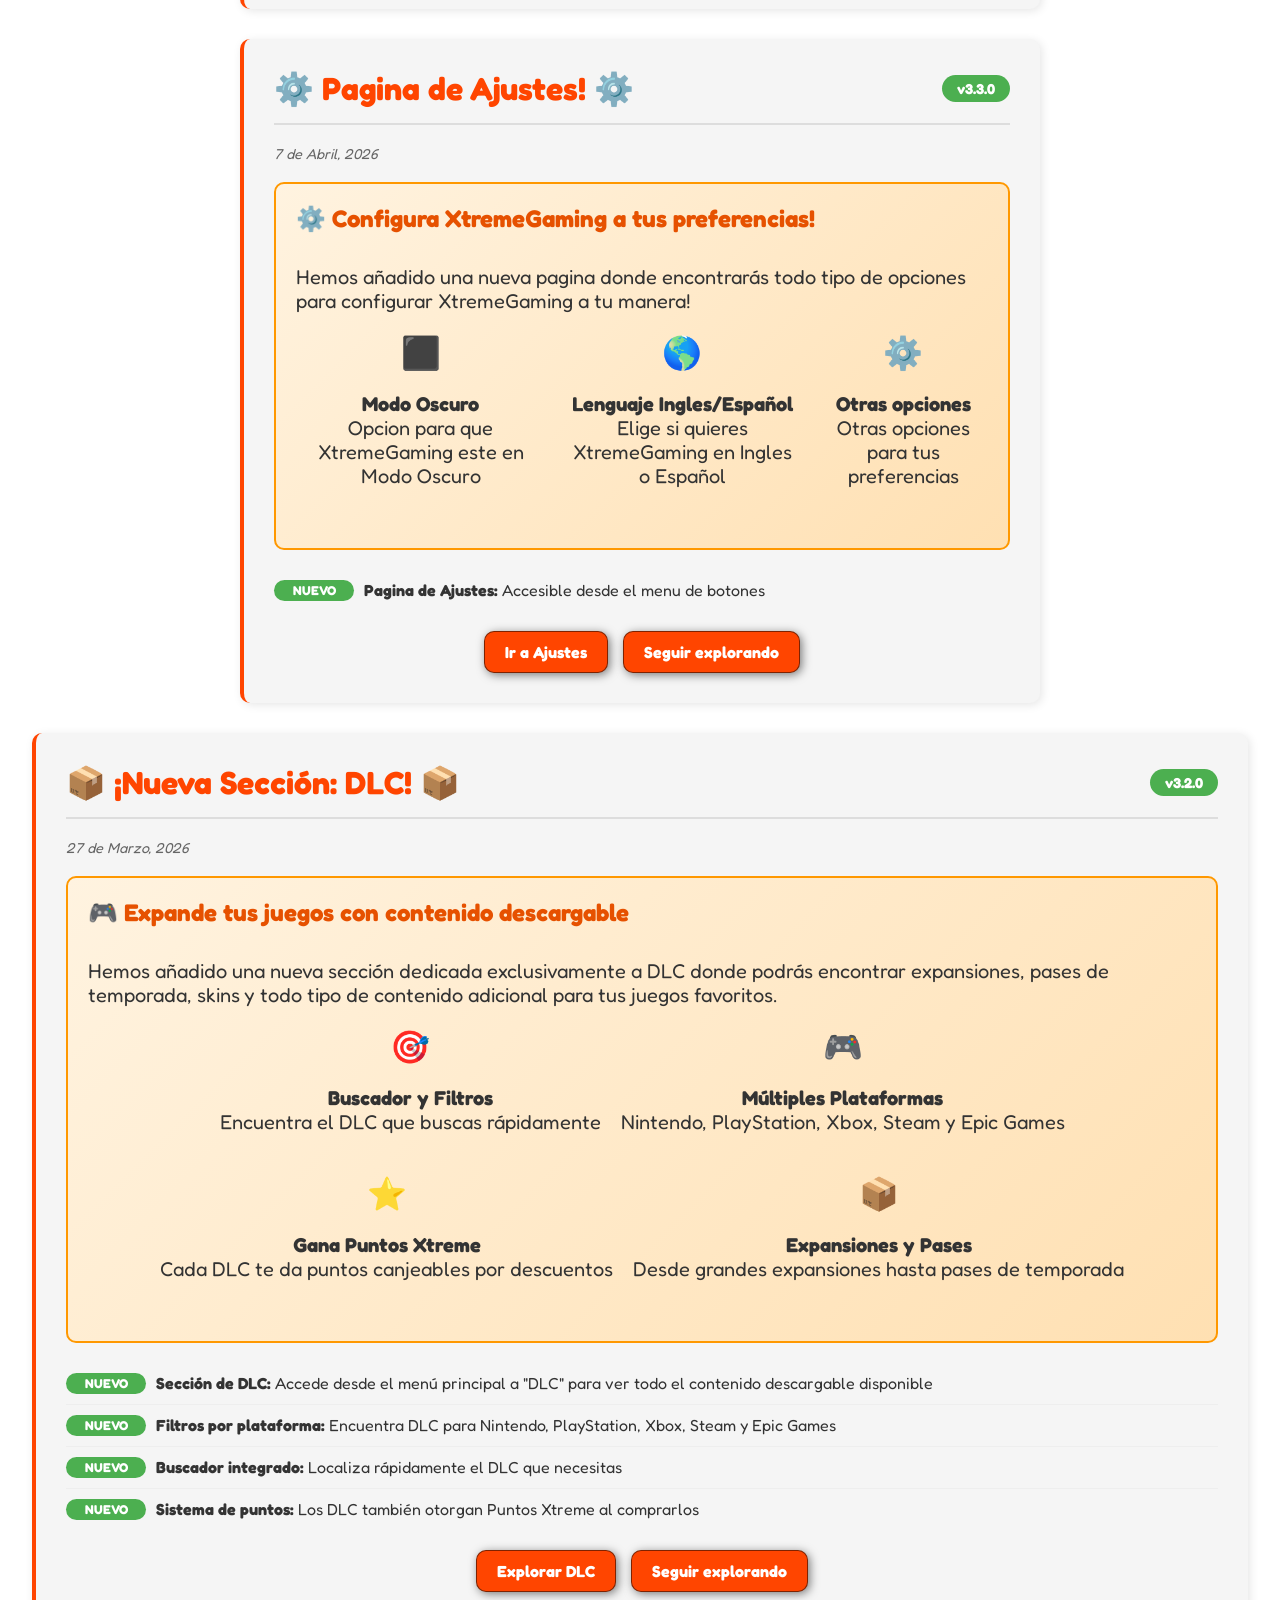
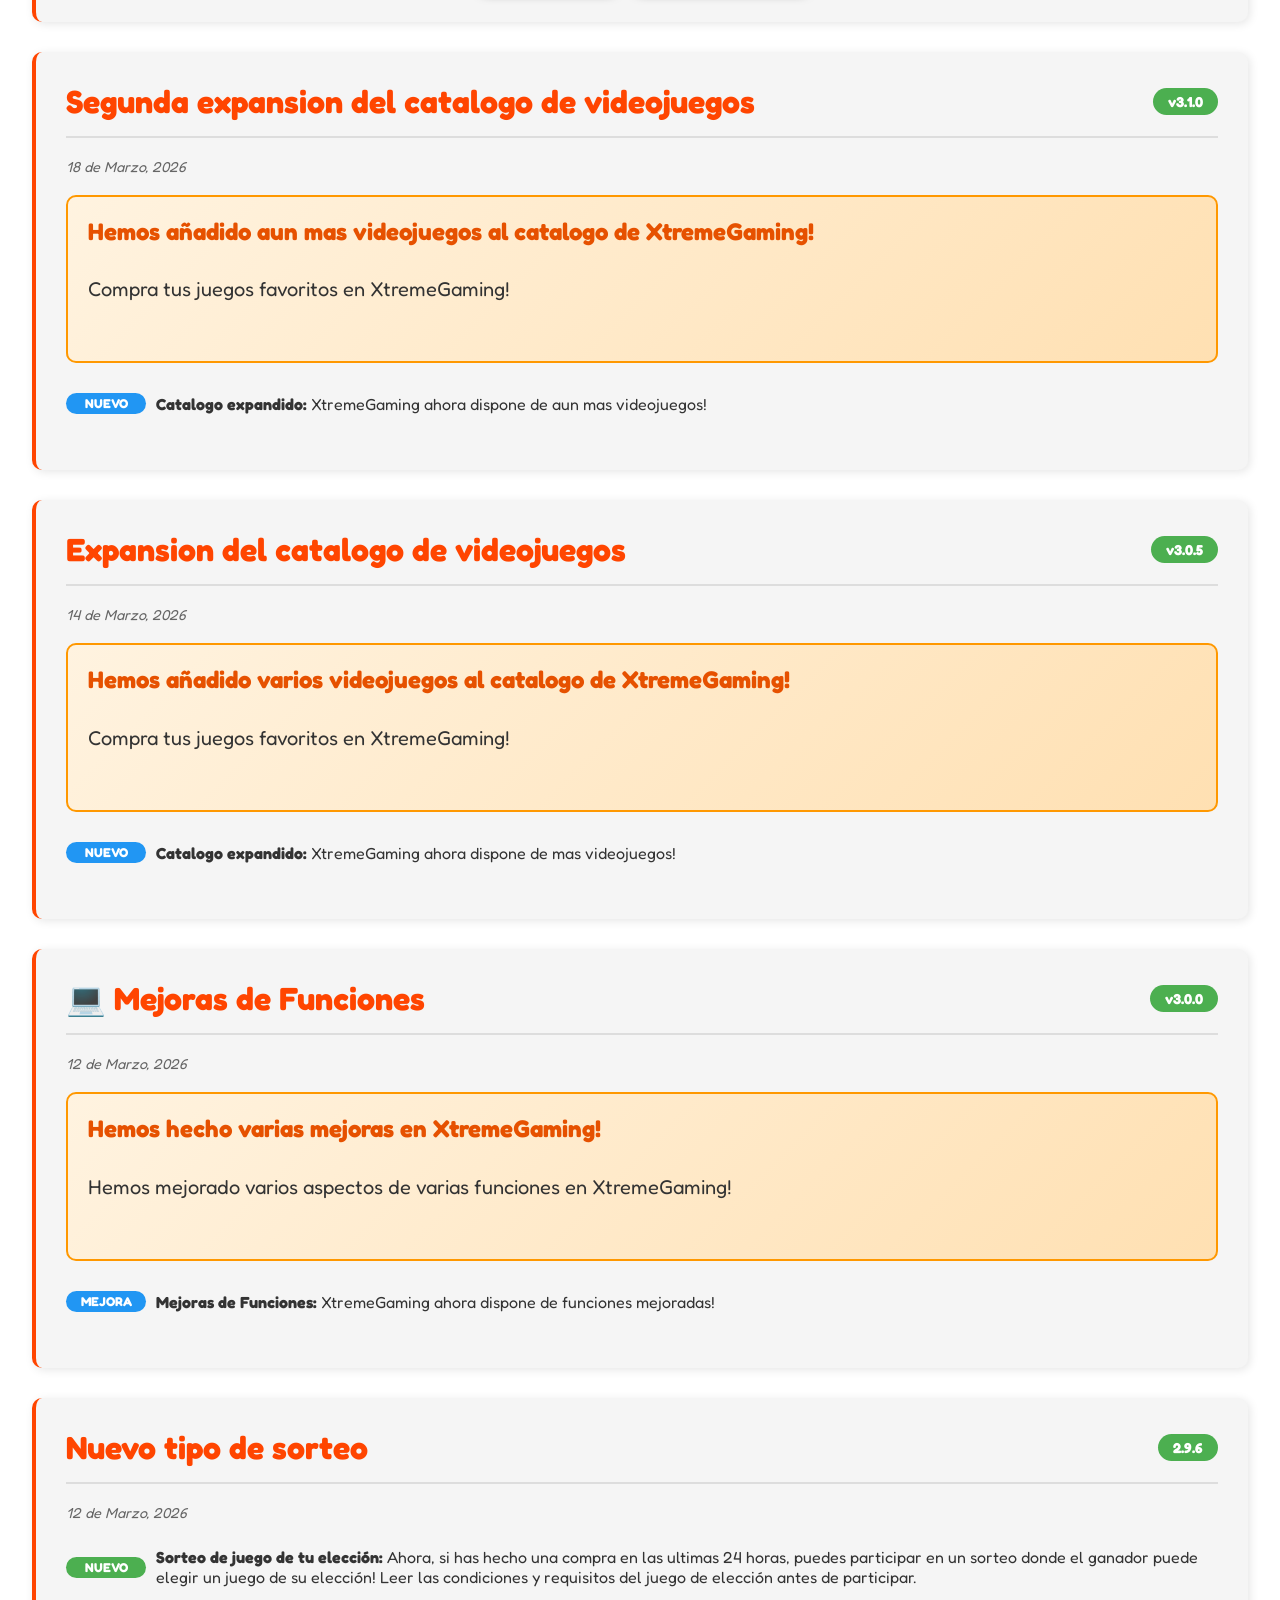
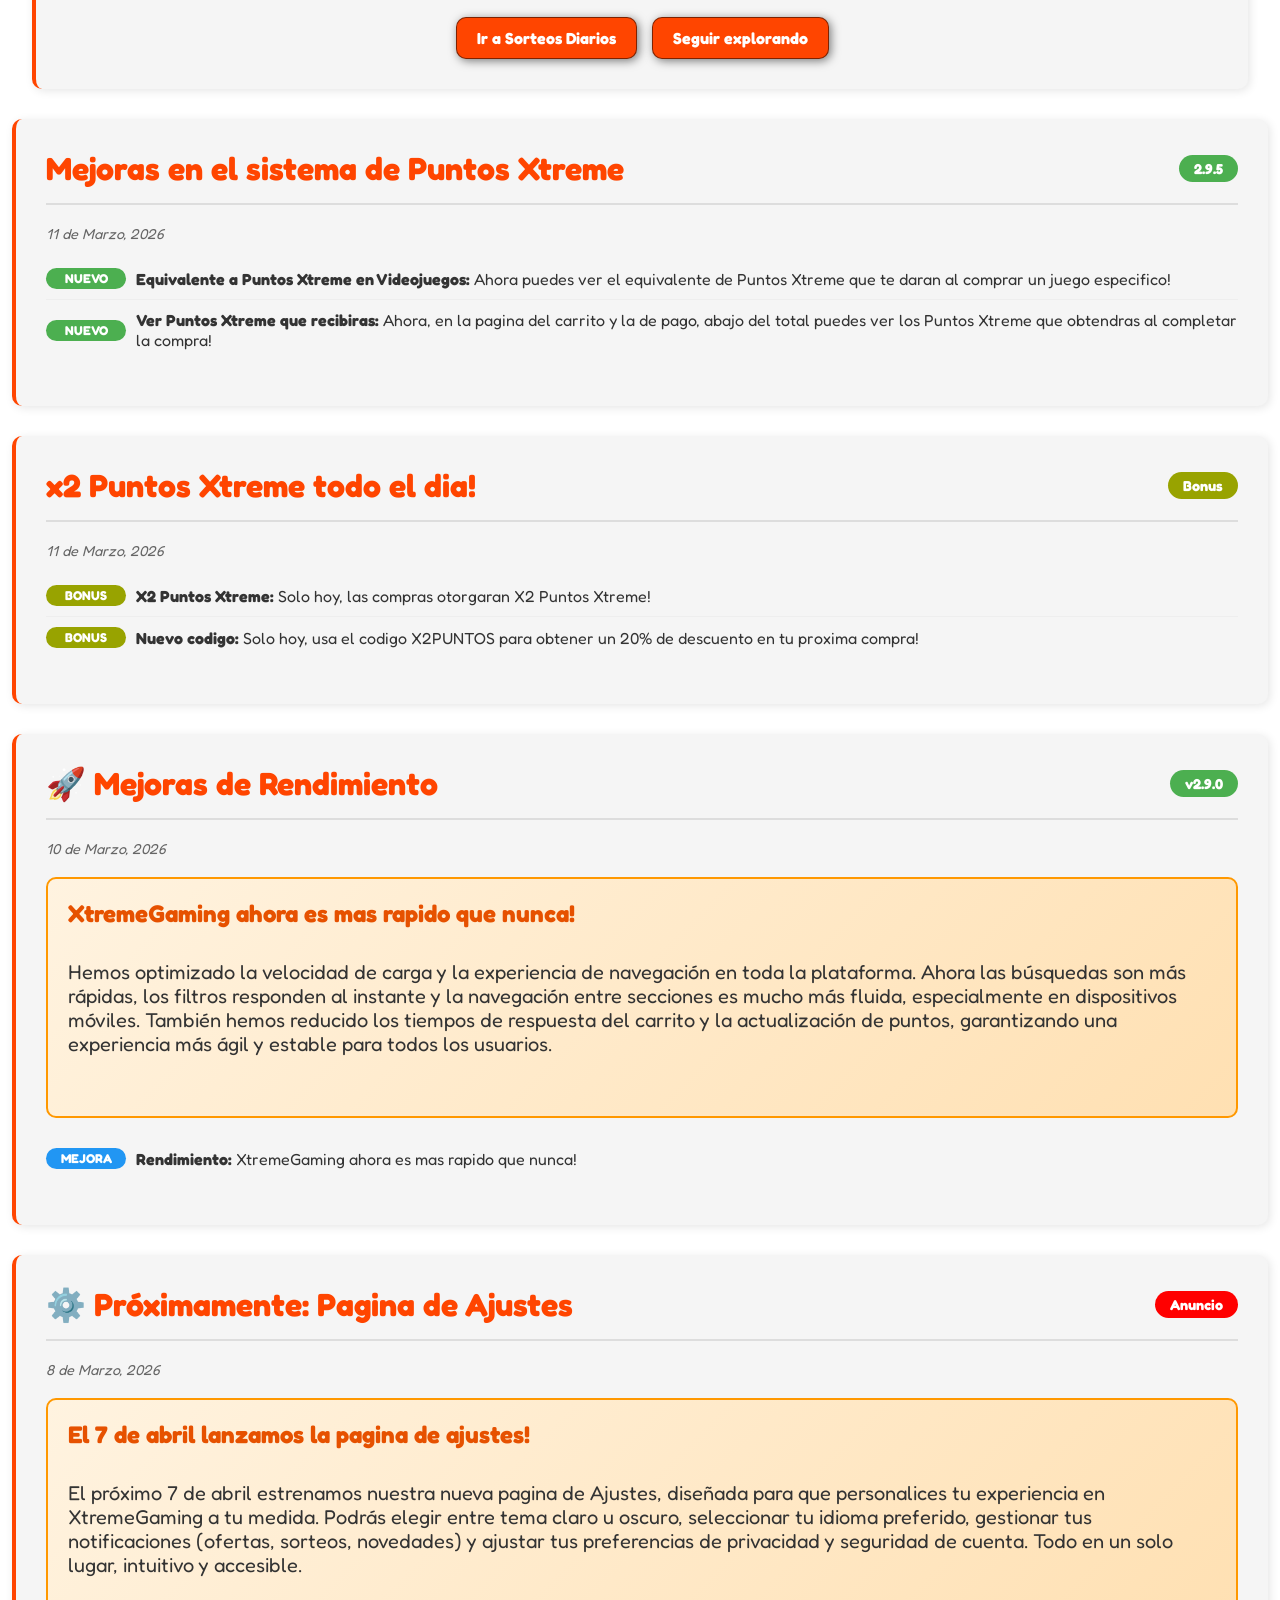
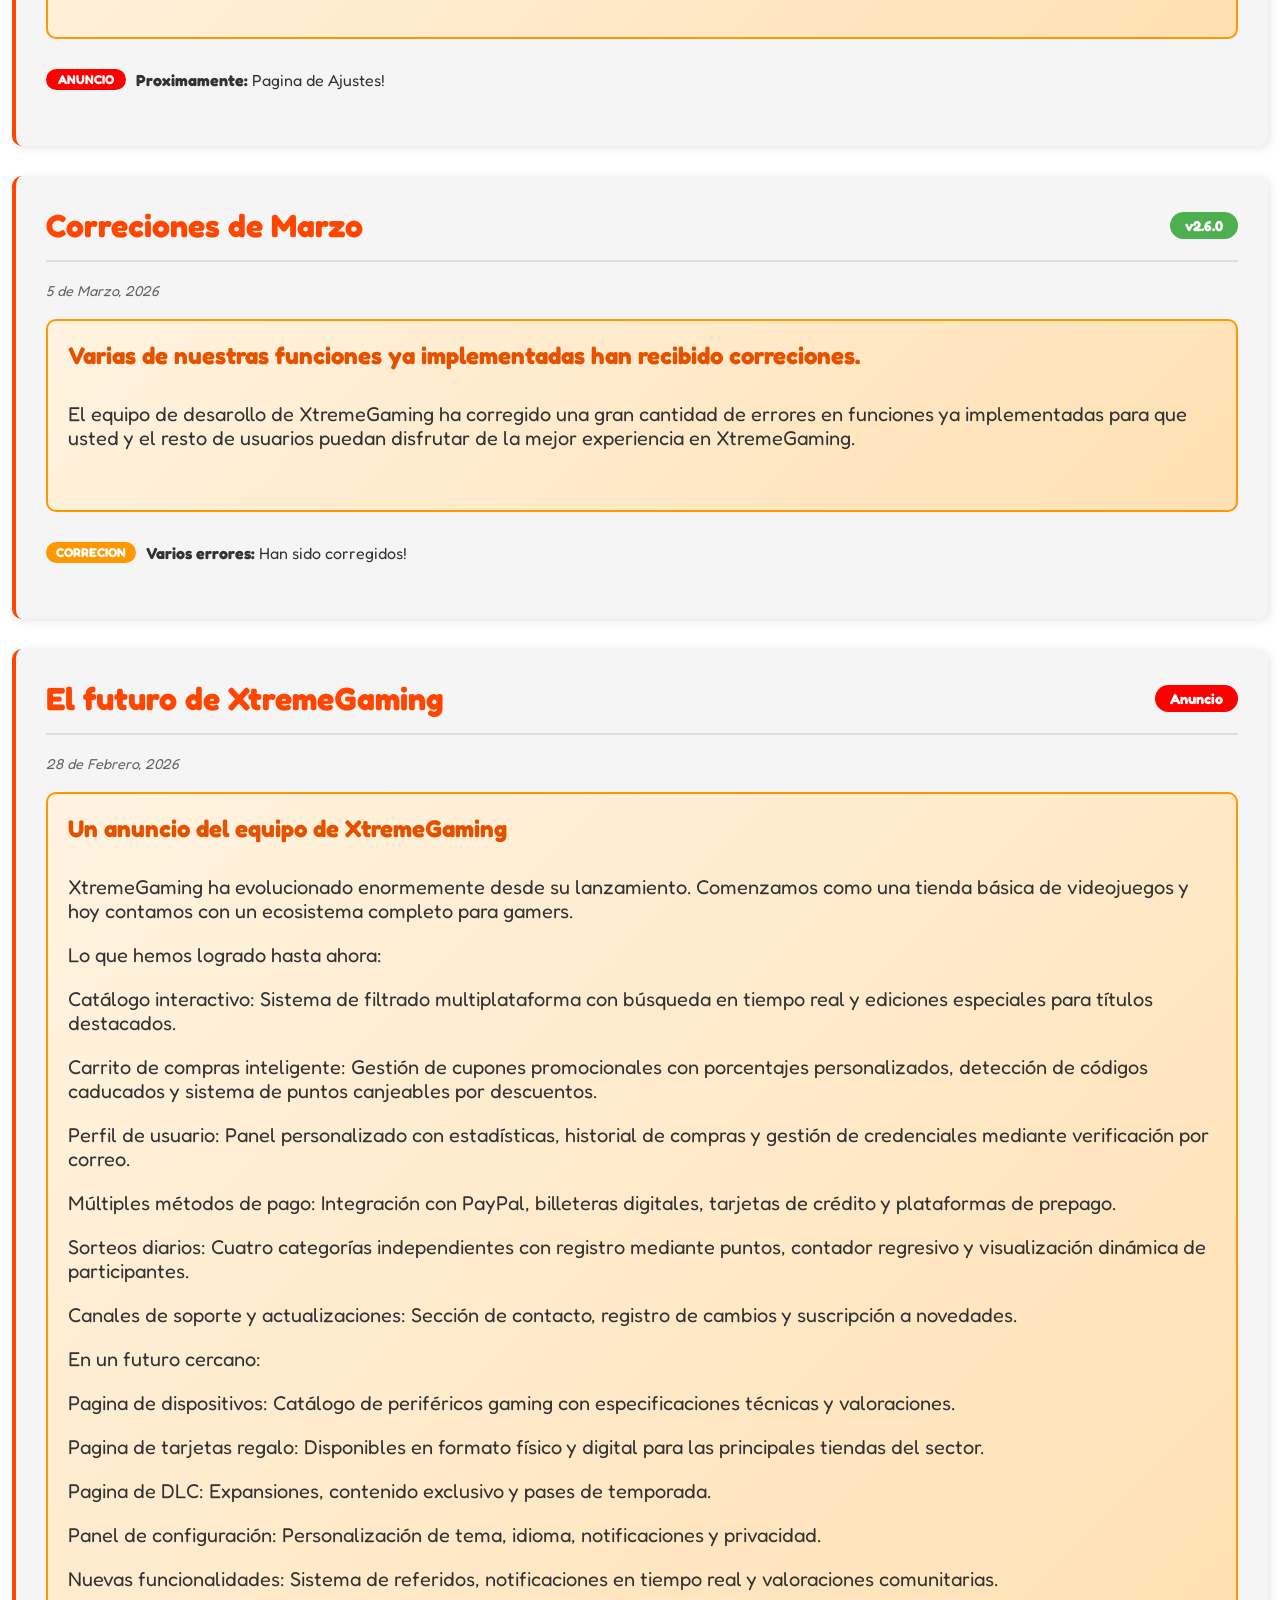
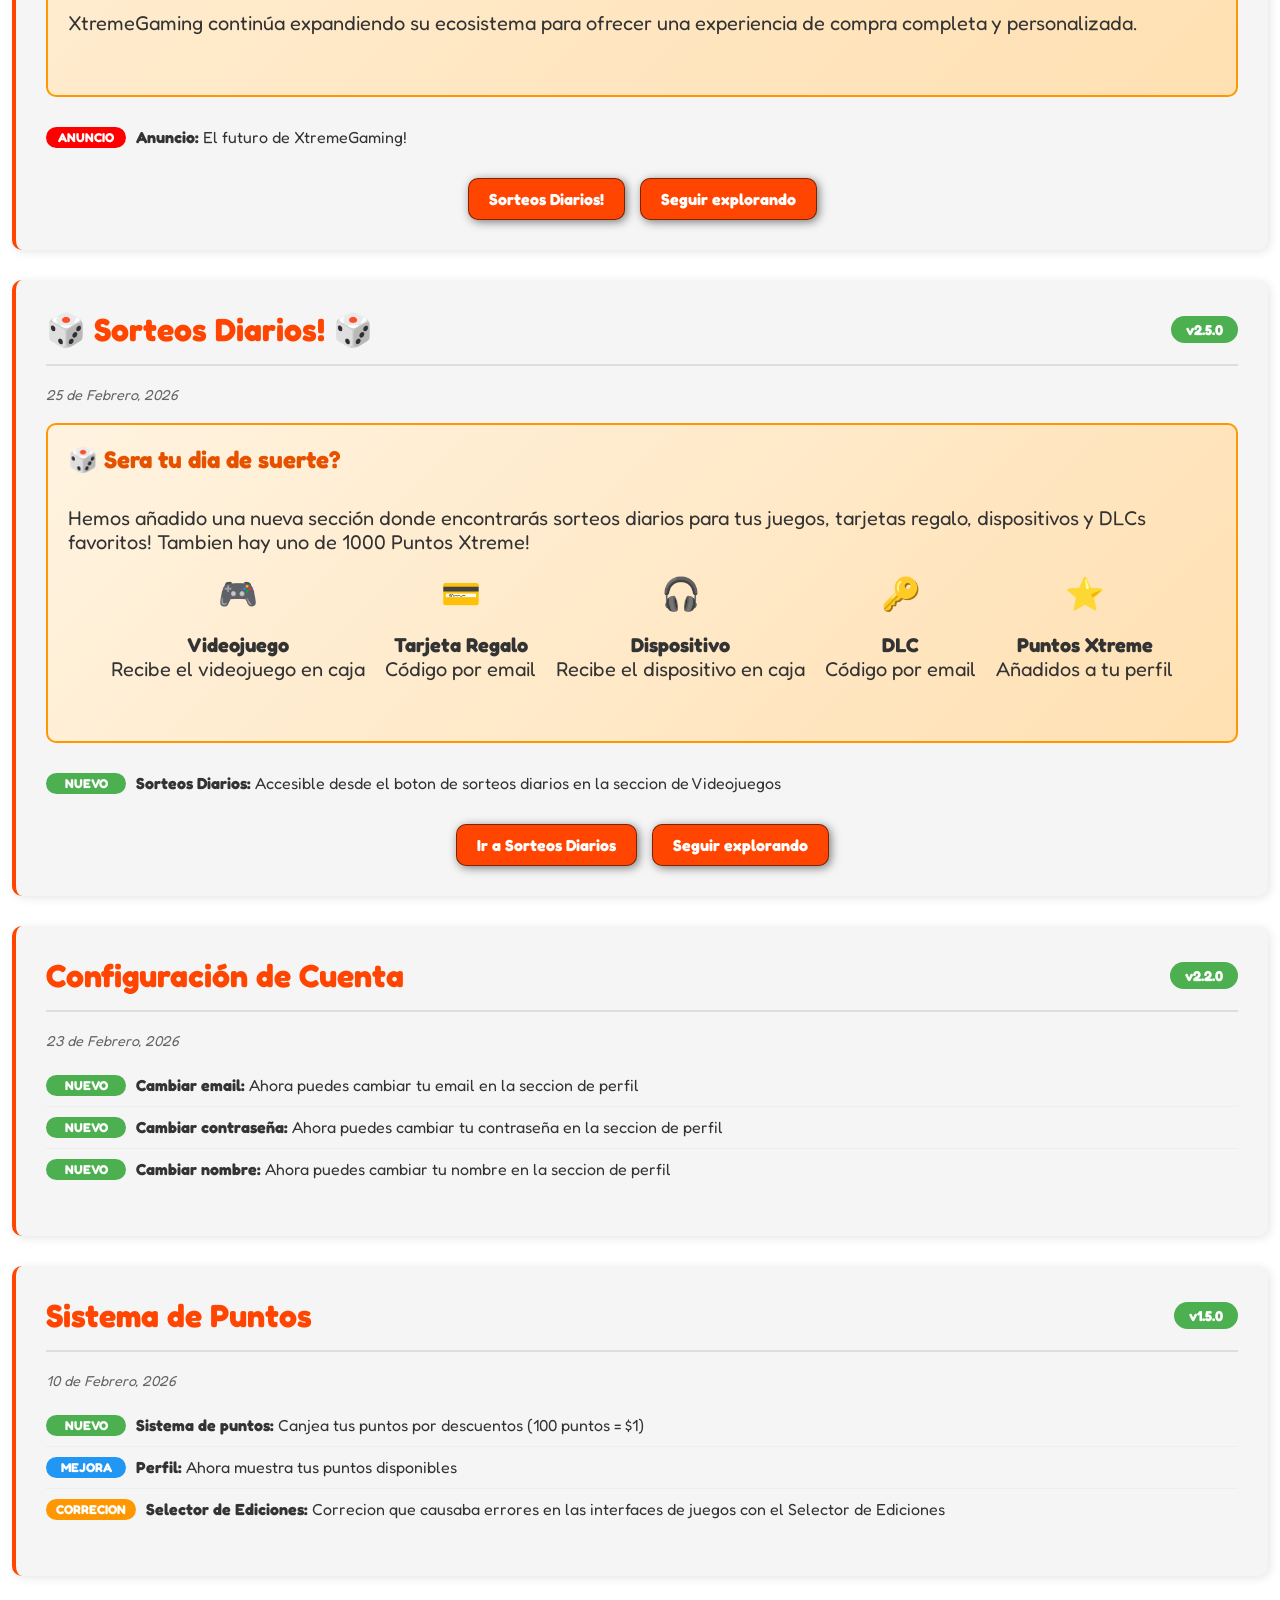
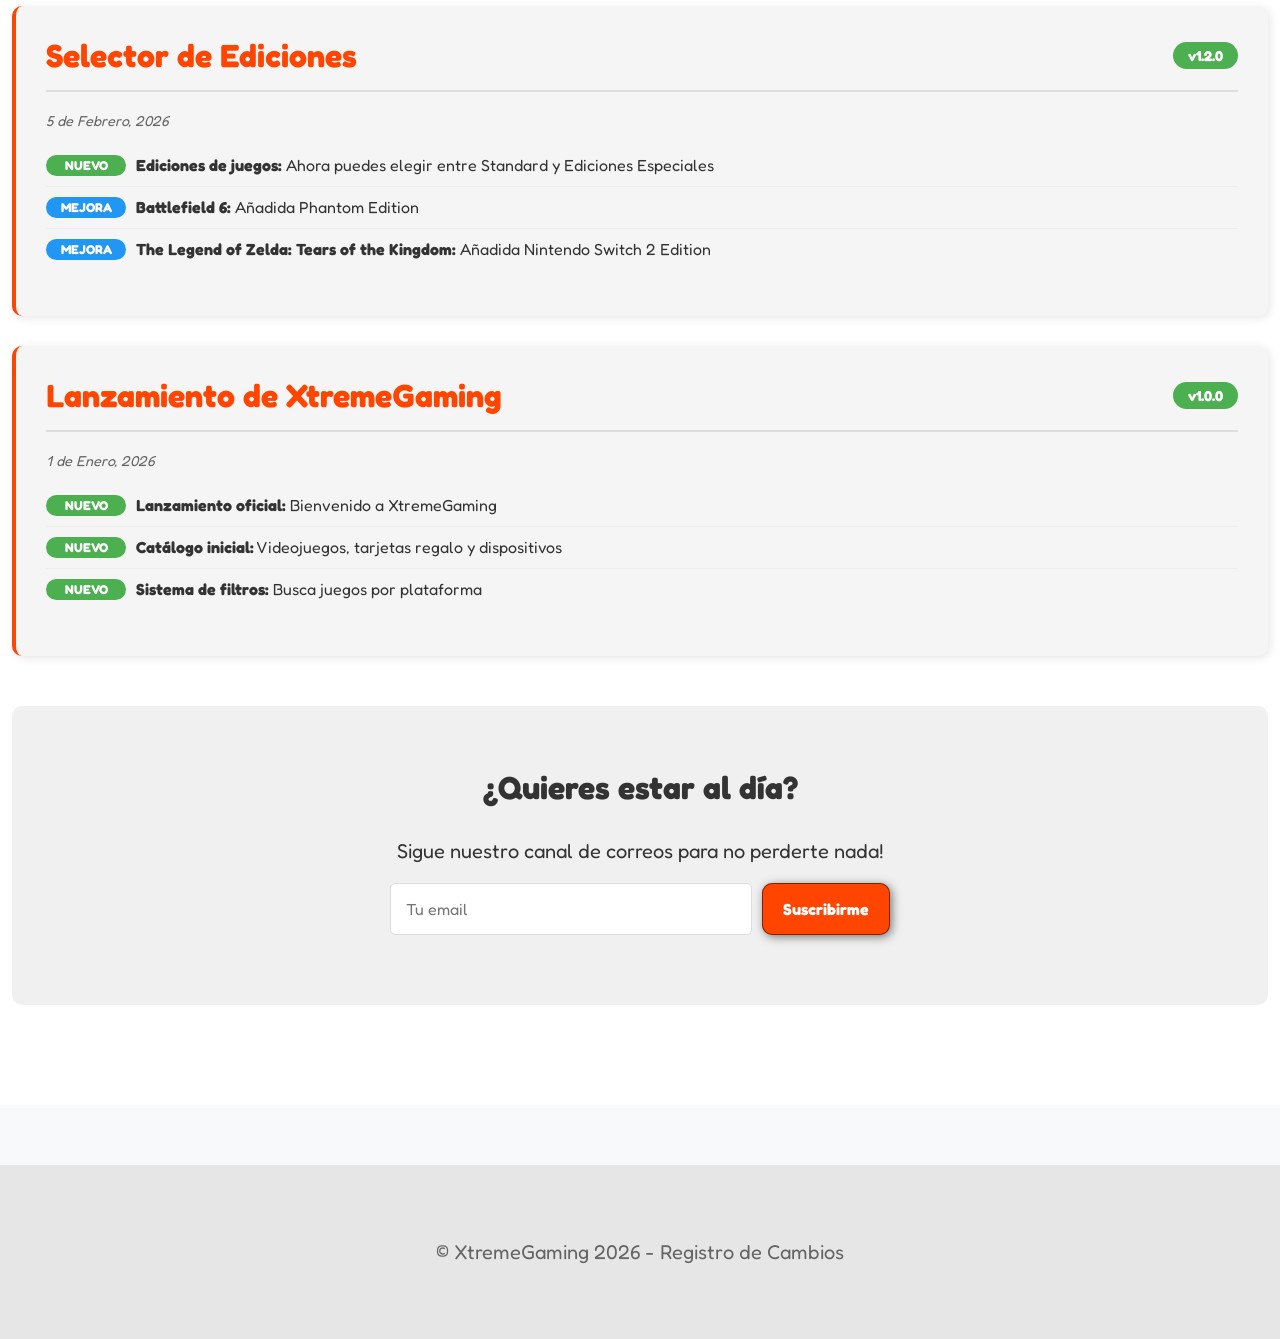
==== commit d7151265: "fix" ====
--- a/actualizaciones.html
+++ b/actualizaciones.html
@@ -466,7 +466,7 @@
                     </li>
                     <li>
                         <span class="update-tag tag-nuevo">NUEVO</span>
-                        <span><strong>Tarjetas Globales:</strong> Nintendo eShop, PlayStation, Xbox, Fortnite, Roblox, Minecraft Minecoins</span>
+                        <span><strong>Tarjetas Globales:</strong> Nintendo eShop, PlayStation, Xbox, Fortnite, Roblox, Steam, Minecraft Minecoins</span>
                     </li>
                     <li>
                         <span class="update-tag tag-nuevo">NUEVO</span>
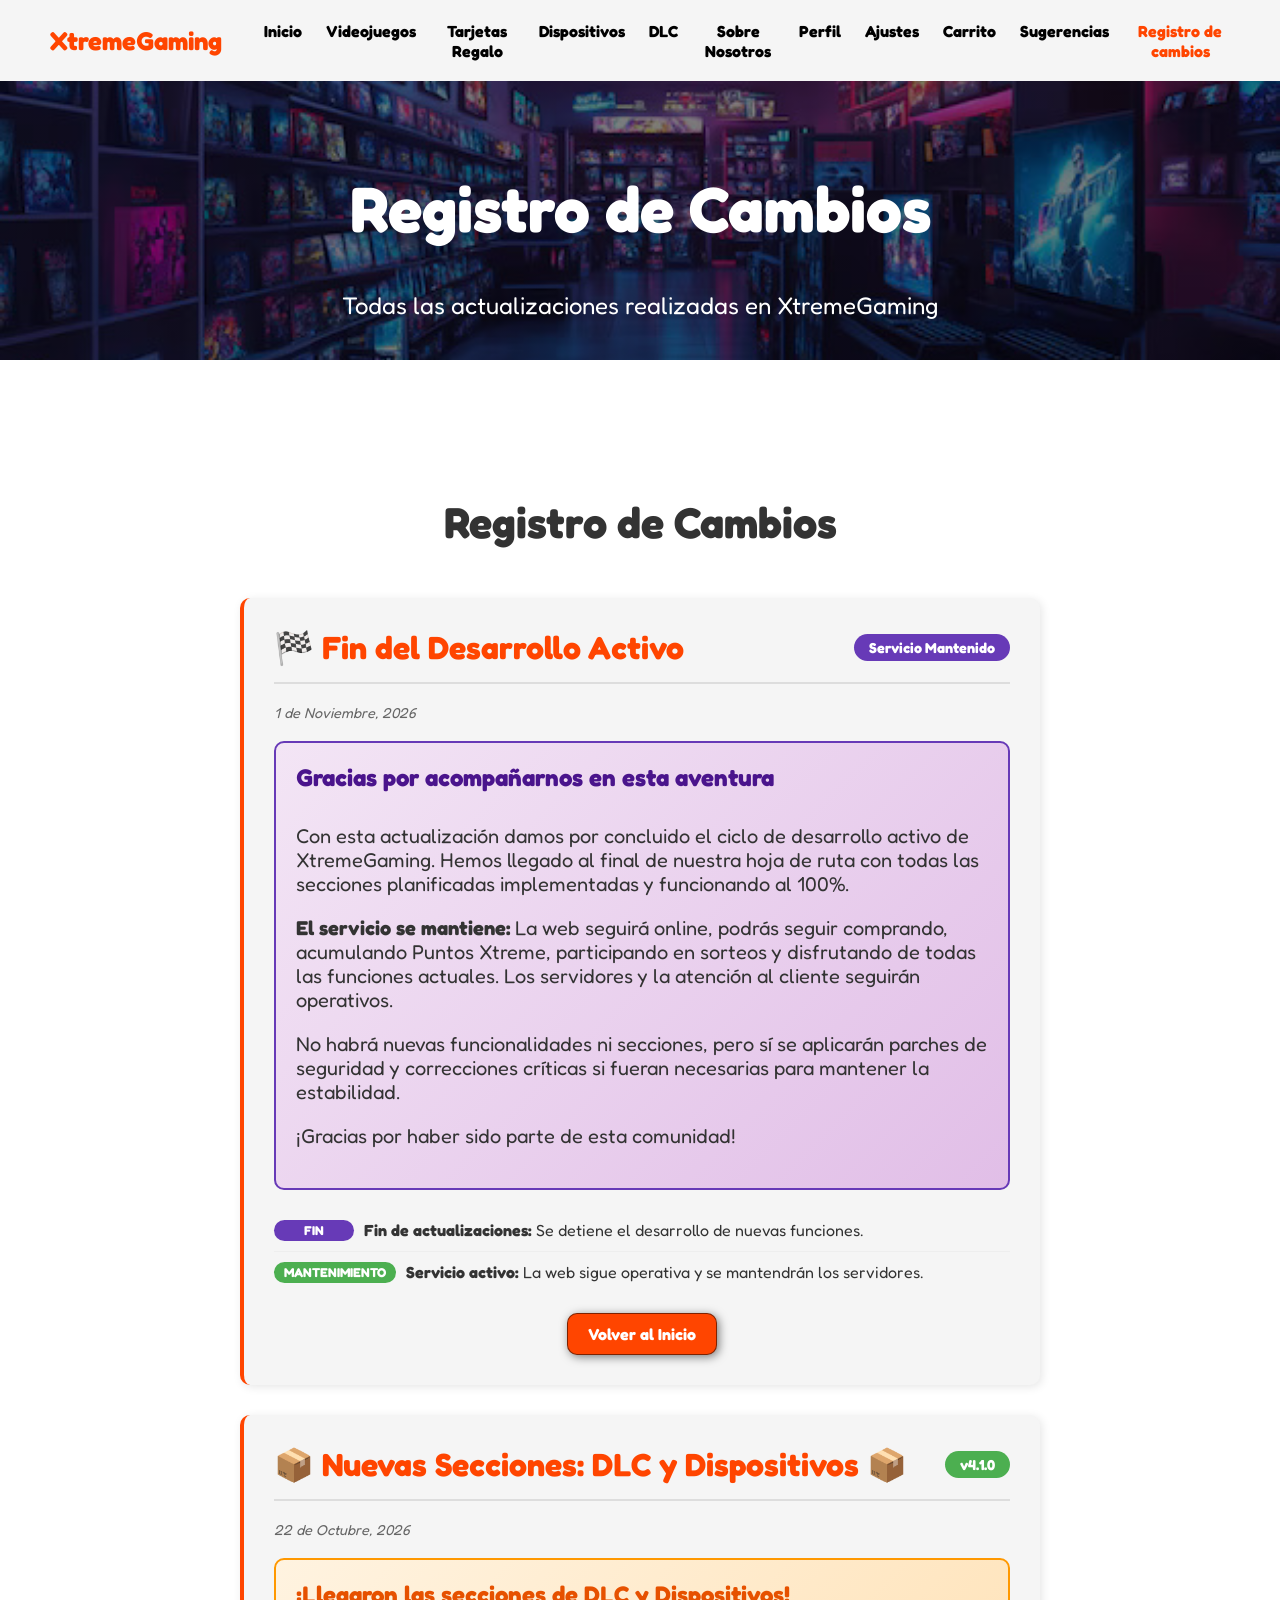
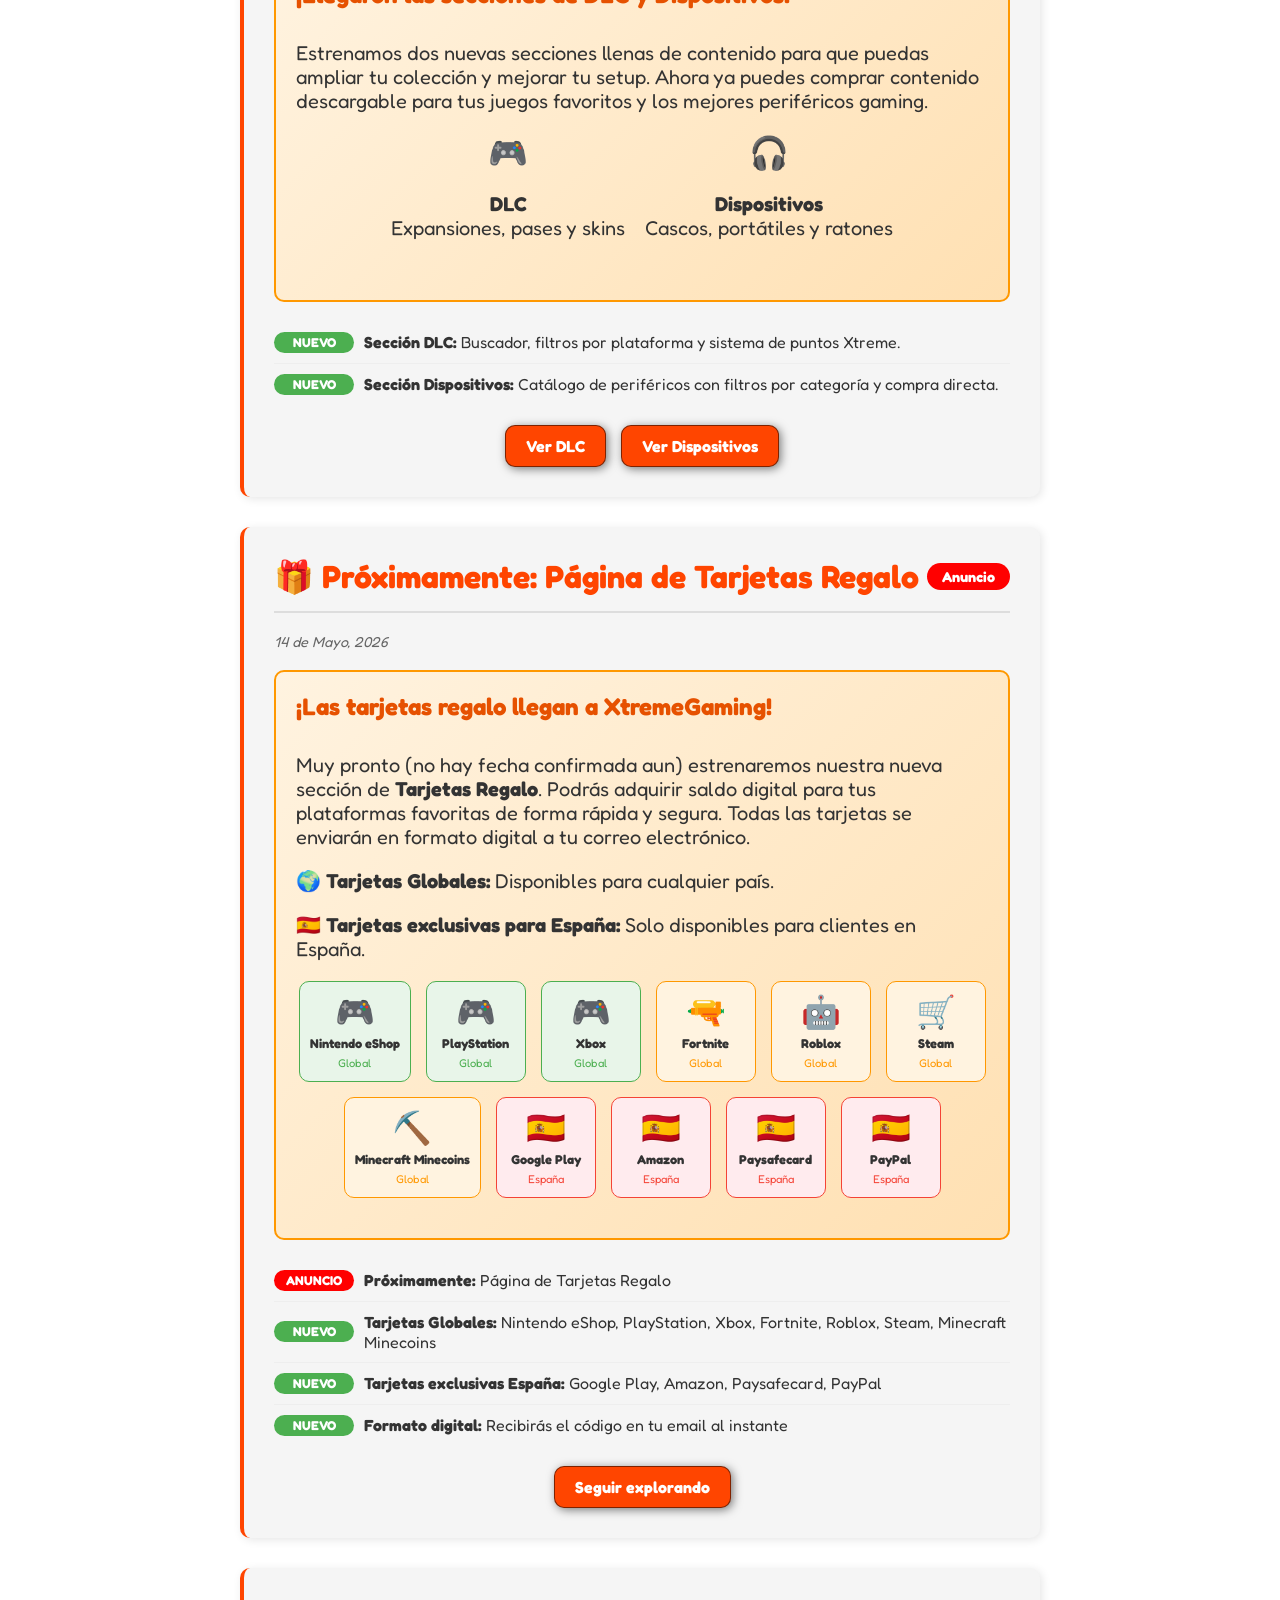
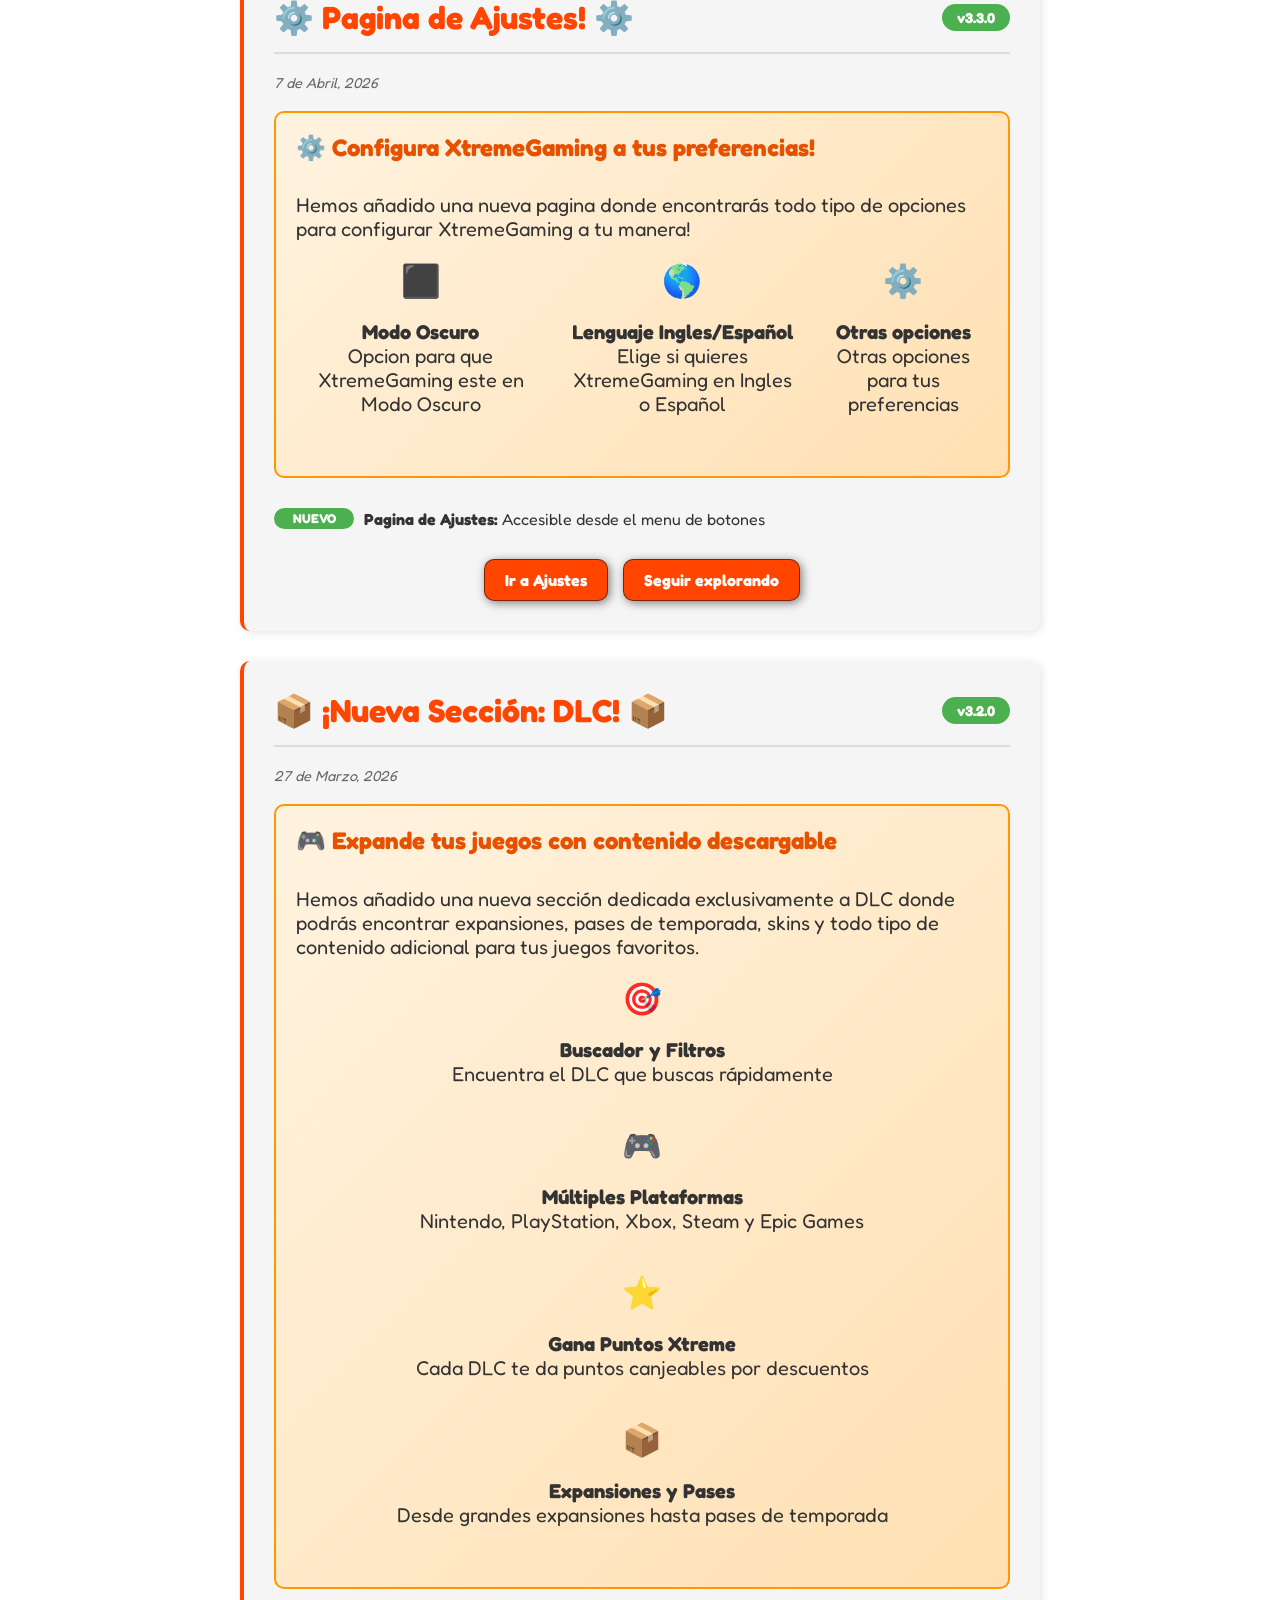
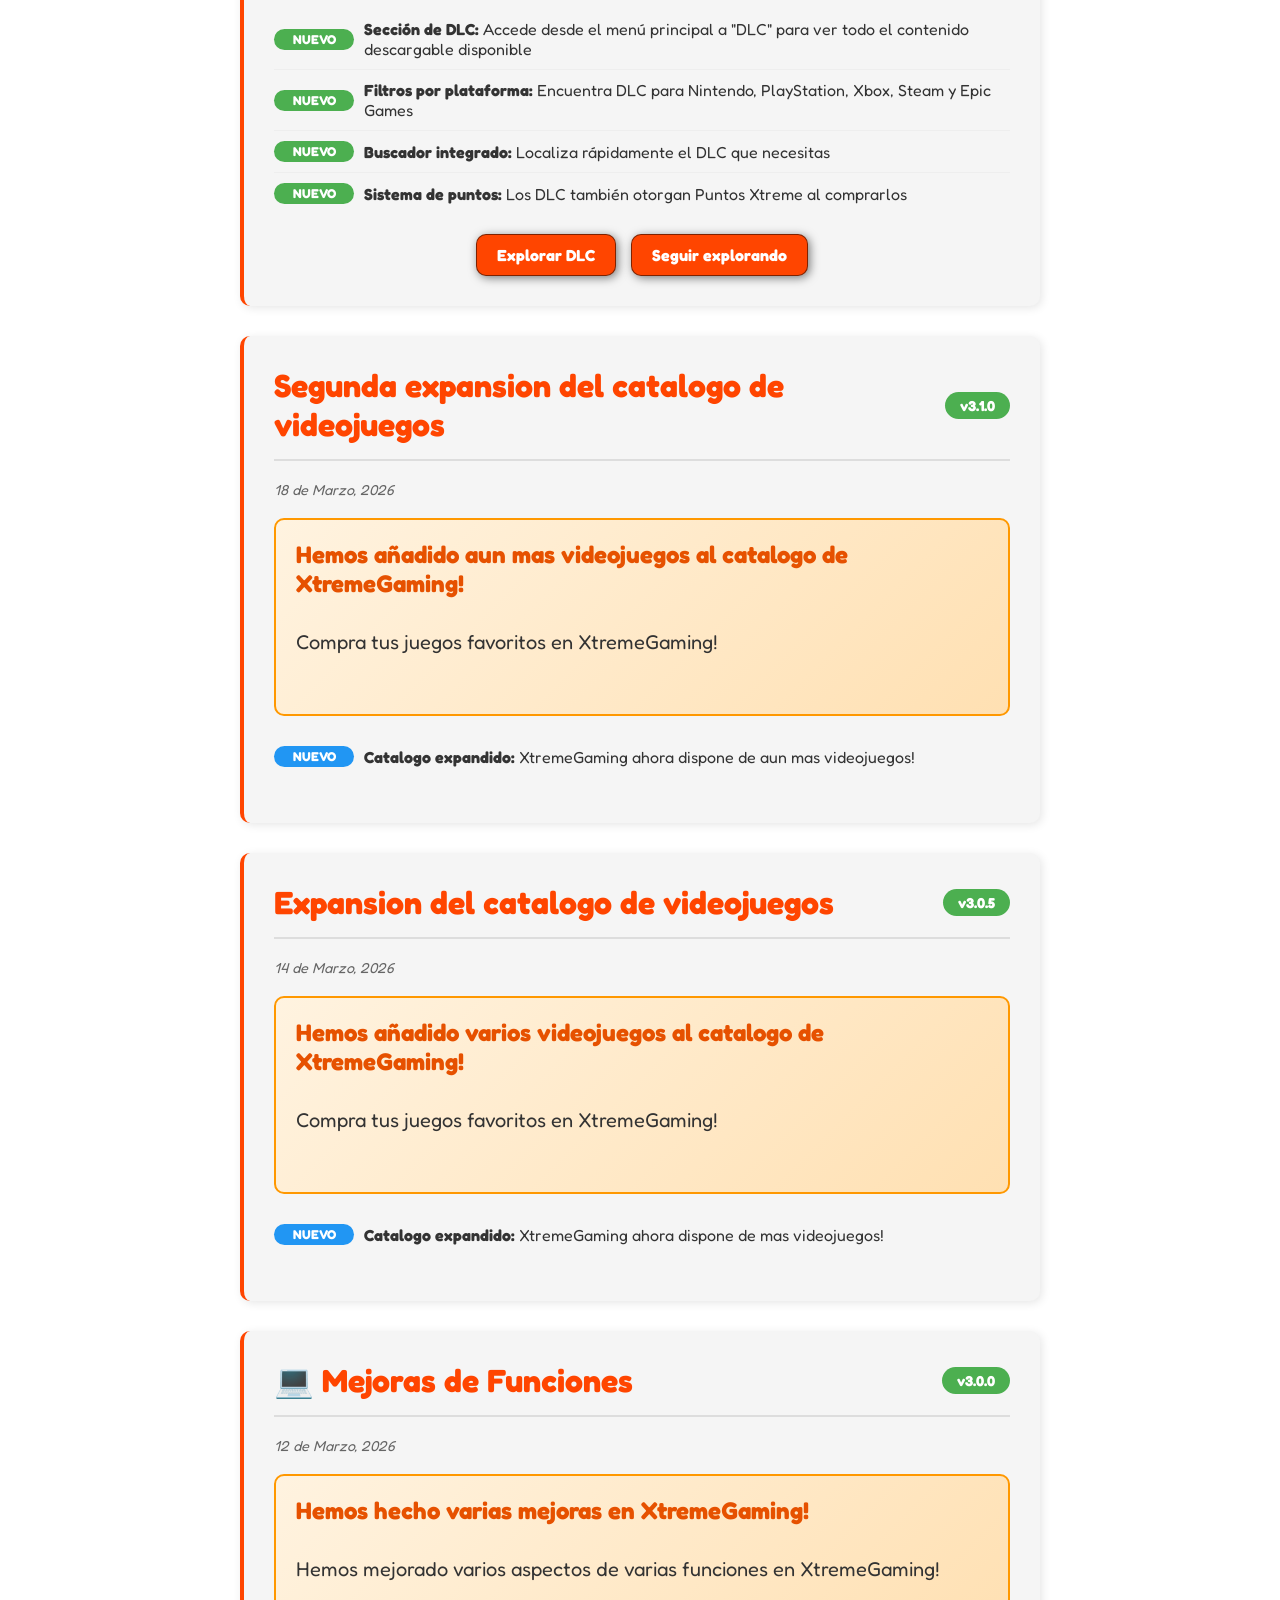
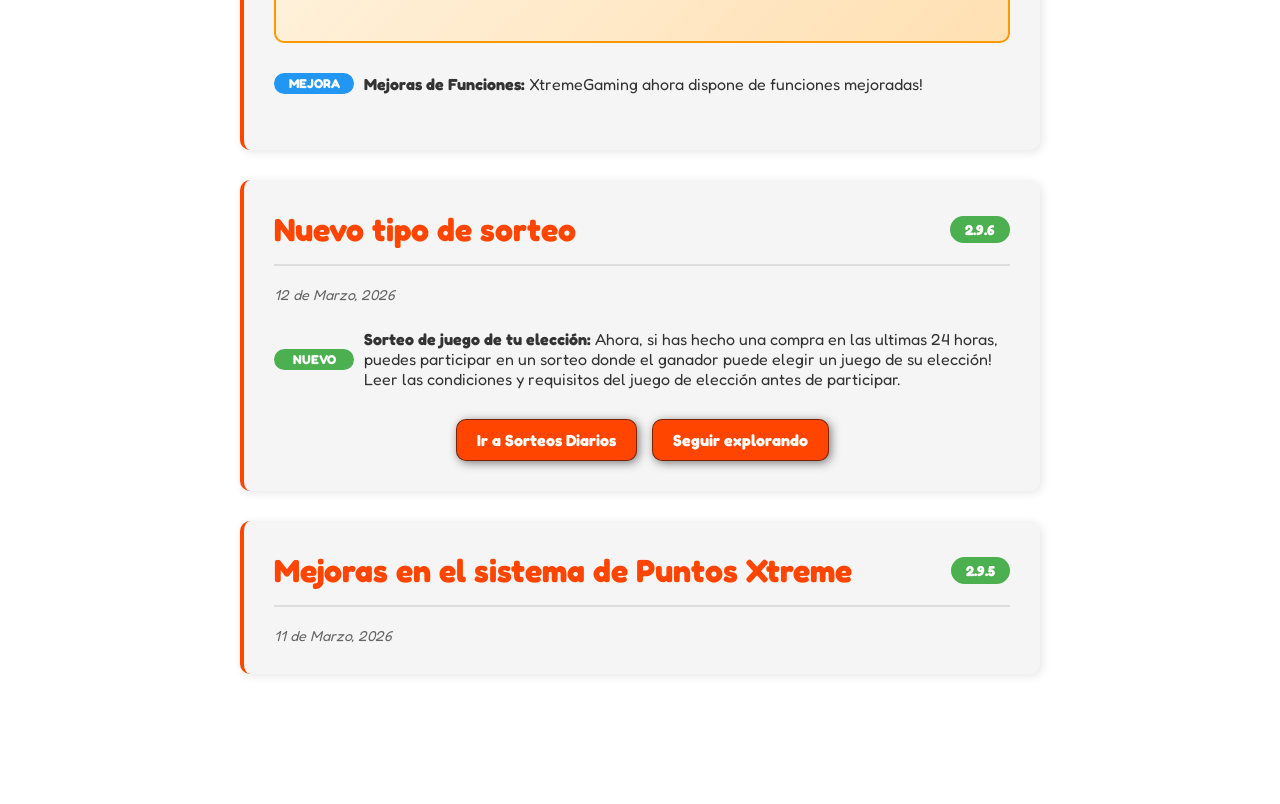
==== commit 09ffd7f2: "End of Service" ====
--- a/actualizaciones.html
+++ b/actualizaciones.html
@@ -191,6 +191,15 @@
             font-weight: bold;
             font-size: 0.9em;
         }
+
+        .fin {
+            background-color: #673ab7;
+            color: white;
+            padding: 5px 15px;
+            border-radius: 20px;
+            font-weight: bold;
+            font-size: 0.9em;
+        }
         
         .update-date {
             color: #666;
@@ -232,6 +241,7 @@
         .tag-correccion { background-color: #ff9800; }
         .tag-anuncio { background-color: #ff0000; }
         .tag-bonus { background-color: #98a300; }
+        .tag-fin { background-color: #673ab7; }
         
         .feature-highlight {
             background: linear-gradient(135deg, #fff3e0 0%, #ffe0b2 100%);
@@ -389,6 +399,75 @@
 
             <div class="update-entry">
                 <div class="update-header">
+                    <h3>🏁 Fin del Desarrollo Activo</h3>
+                    <span class="fin">Servicio Mantenido</span>
+                </div>
+                <div class="update-date">1 de Noviembre, 2026</div>
+
+                <div class="feature-highlight" style="border-color: #673ab7; background: linear-gradient(135deg, #f3e5f5 0%, #e1bee7 100%);">
+                    <h4 style="color: #4a148c;">Gracias por acompañarnos en esta aventura</h4>
+                    <p>Con esta actualización damos por concluido el ciclo de desarrollo activo de XtremeGaming. Hemos llegado al final de nuestra hoja de ruta con todas las secciones planificadas implementadas y funcionando al 100%.</p>
+                    <p><strong>El servicio se mantiene:</strong> La web seguirá online, podrás seguir comprando, acumulando Puntos Xtreme, participando en sorteos y disfrutando de todas las funciones actuales. Los servidores y la atención al cliente seguirán operativos.</p>
+                    <p>No habrá nuevas funcionalidades ni secciones, pero sí se aplicarán parches de seguridad y correcciones críticas si fueran necesarias para mantener la estabilidad.</p>
+                    <p>¡Gracias por haber sido parte de esta comunidad!</p>
+                </div>
+                
+                <ul class="update-list">
+                    <li>
+                        <span class="update-tag tag-fin">FIN</span>
+                        <span><strong>Fin de actualizaciones:</strong> Se detiene el desarrollo de nuevas funciones.</span>
+                    </li>
+                    <li>
+                        <span class="update-tag tag-nuevo">MANTENIMIENTO</span>
+                        <span><strong>Servicio activo:</strong> La web sigue operativa y se mantendrán los servidores.</span>
+                    </li>
+                </ul>
+                <div class="button-group">
+                    <button onclick="location.href='index.html'">Volver al Inicio</button>
+                </div>
+            </div>
+
+            <div class="update-entry">
+                <div class="update-header">
+                    <h3>📦 Nuevas Secciones: DLC y Dispositivos 📦</h3>
+                    <span class="update-version">v4.1.0</span>
+                </div>
+                <div class="update-date">22 de Octubre, 2026</div>
+
+                <div class="feature-highlight">
+                    <h4>¡Llegaron las secciones de DLC y Dispositivos!</h4>
+                    <p>Estrenamos dos nuevas secciones llenas de contenido para que puedas ampliar tu colección y mejorar tu setup. Ahora ya puedes comprar contenido descargable para tus juegos favoritos y los mejores periféricos gaming.</p>
+                    <div style="display: flex; gap: 20px; justify-content: center; margin: 20px 0; flex-wrap: wrap;">
+                        <div style="text-align: center;">
+                            <span style="font-size: 2em;">🎮</span>
+                            <p><strong>DLC</strong><br>Expansiones, pases y skins</p>
+                        </div>
+                        <div style="text-align: center;">
+                            <span style="font-size: 2em;">🎧</span>
+                            <p><strong>Dispositivos</strong><br>Cascos, portátiles y ratones</p>
+                        </div>
+                    </div>
+                </div>
+                
+                <ul class="update-list">
+                    <li>
+                        <span class="update-tag tag-nuevo">NUEVO</span>
+                        <span><strong>Sección DLC:</strong> Buscador, filtros por plataforma y sistema de puntos Xtreme.</span>
+                    </li>
+                    <li>
+                        <span class="update-tag tag-nuevo">NUEVO</span>
+                        <span><strong>Sección Dispositivos:</strong> Catálogo de periféricos con filtros por categoría y compra directa.</span>
+                    </li>
+                </ul>
+                
+                <div class="button-group">
+                    <button onclick="location.href='dlc.html'">Ver DLC</button>
+                    <button onclick="location.href='dispositivos.html'">Ver Dispositivos</button>
+                </div>
+            </div>
+
+            <div class="update-entry">
+                <div class="update-header">
                     <h3>🎁 Próximamente: Página de Tarjetas Regalo</h3>
                     <span class="anuncio">Anuncio</span>
                 </div>
@@ -400,7 +479,6 @@
                     <p><strong>🌍 Tarjetas Globales:</strong> Disponibles para cualquier país.</p>
                     <p><strong>🇪🇸 Tarjetas exclusivas para España:</strong> Solo disponibles para clientes en España.</p>
                     <div style="display: flex; gap: 15px; justify-content: center; margin: 20px 0; flex-wrap: wrap;">
-                        <!-- Globales -->
                         <div style="text-align: center; background: #e8f5e9; padding: 10px; border-radius: 10px; min-width: 100px; border: 1px solid #4CAF50;">
                             <span style="font-size: 2em;">🎮</span>
                             <p style="font-size: 0.8em; margin: 5px 0 0;"><strong>Nintendo eShop</strong></p>
@@ -490,7 +568,7 @@
                 </div>
                 <div class="update-date">7 de Abril, 2026</div>
 
-                    <div class="feature-highlight">
+                <div class="feature-highlight">
                     <h4>⚙️ Configura XtremeGaming a tus preferencias!</h4>
                     <p>Hemos añadido una nueva pagina donde encontrarás todo tipo de opciones para configurar XtremeGaming a tu manera!</p>
                     <div style="display: flex; gap: 20px; justify-content: center; margin: 20px 0;">
@@ -515,11 +593,10 @@
                         <span><strong>Pagina de Ajustes:</strong> Accesible desde el menu de botones</span>
                     </li>
                 </ul>
-             <div class="button-group">
+                <div class="button-group">
                     <button onclick="location.href='ajustes.html'">Ir a Ajustes</button>
                     <button onclick="location.href='index.html'">Seguir explorando</button>
                 </div>
-            </div>
             </div>
 
             <div class="update-entry">
@@ -656,12 +733,11 @@
                         <span><strong>Sorteo de juego de tu elección:</strong> Ahora, si has hecho una compra en las ultimas 24 horas, puedes participar en un sorteo donde el ganador puede elegir un juego de su elección! Leer las condiciones y requisitos del juego de elección antes de participar.<span>
                     </li>
                 </ul>
-             <div class="button-group">
+                <div class="button-group">
                     <button onclick="location.href='sorteos.html'">Ir a Sorteos Diarios</button>
                     <button onclick="location.href='index.html'">Seguir explorando</button>
                 </div>
             </div>
-            </div>
             
             <div class="update-entry">
                 <div class="update-header">
@@ -670,343 +746,4 @@
                 </div>
                 <div class="update-date">11 de Marzo, 2026</div>
                 
-                <ul class="update-list">
-                    <li>
-                        <span class="update-tag tag-nuevo">NUEVO</span>
-                        <span><strong>Equivalente a Puntos Xtreme en Videojuegos:</strong> Ahora puedes ver el equivalente de Puntos Xtreme que te daran al comprar un juego especifico!<span>
-                    </li>
-                    <li>
-                        <span class="update-tag tag-nuevo">NUEVO</span>
-                        <span><strong>Ver Puntos Xtreme que recibiras:</strong> Ahora, en la pagina del carrito y la de pago, abajo del total puedes ver los Puntos Xtreme que obtendras al completar la compra!</span>
-                    </li>
-                </ul>
-            </div>
-
-             <div class="update-entry">
-                <div class="update-header">
-                    <h3>x2 Puntos Xtreme todo el dia!</h3>
-                    <span class="bonus">Bonus</span>
-                </div>
-                <div class="update-date">11 de Marzo, 2026</div>
-                
-                <ul class="update-list">
-                    <li>
-                        <span class="update-tag tag-bonus">BONUS</span>
-                        <span><strong>X2 Puntos Xtreme:</strong> Solo hoy, las compras otorgaran X2 Puntos Xtreme!</span>
-                    </li>
-                    <li>
-                        <span class="update-tag tag-bonus">BONUS</span>
-                        <span><strong>Nuevo codigo:</strong> Solo hoy, usa el codigo X2PUNTOS para obtener un 20% de descuento en tu proxima compra!</span>
-                    </li>
-                </ul>
-            </div>
-
-            <div class="update-entry">
-                <div class="update-header">
-                    <h3>🚀 Mejoras de Rendimiento</h3>
-                    <span class="update-version">v2.9.0</span>
-                </div>
-                <div class="update-date">10 de Marzo, 2026</div>
-
-                <div class="feature-highlight">
-                    <h4>XtremeGaming ahora es mas rapido que nunca!</h4>
-                    <p>Hemos optimizado la velocidad de carga y la experiencia de navegación en toda la plataforma. Ahora las búsquedas son más rápidas, los filtros responden al instante y la navegación entre secciones es mucho más fluida, especialmente en dispositivos móviles. También hemos reducido los tiempos de respuesta del carrito y la actualización de puntos, garantizando una experiencia más ágil y estable para todos los usuarios.</p>
-                    <div style="display: flex; gap: 20px; justify-content: center; margin: 20px 0;">
-                    </div>
-                </div>
-                
-                <ul class="update-list">
-                    <li>
-                        <span class="update-tag tag-mejora">MEJORA</span>
-                        <span><strong>Rendimiento:</strong> XtremeGaming ahora es mas rapido que nunca!</span>
-                    </li>
-                </ul>
-            </div>
-           
-            <div class="update-entry">
-                <div class="update-header">
-                    <h3>⚙️ Próximamente: Pagina de Ajustes</h3>
-                    <span class="anuncio">Anuncio</span>
-                </div>
-                <div class="update-date">8 de Marzo, 2026</div>
-
-                <div class="feature-highlight">
-                    <h4>El 7 de abril lanzamos la pagina de ajustes!</h4>
-                    <p>El próximo 7 de abril estrenamos nuestra nueva pagina de Ajustes, diseñada para que personalices tu experiencia en XtremeGaming a tu medida. Podrás elegir entre tema claro u oscuro, seleccionar tu idioma preferido, gestionar tus notificaciones (ofertas, sorteos, novedades) y ajustar tus preferencias de privacidad y seguridad de cuenta. Todo en un solo lugar, intuitivo y accesible.</p>
-                    <div style="display: flex; gap: 20px; justify-content: center; margin: 20px 0;">
-                    </div>
-                </div>
-                
-                <ul class="update-list">
-                    <li>
-                        <span class="update-tag tag-anuncio">ANUNCIO</span>
-                        <span><strong>Proximamente:</strong> Pagina de Ajustes!</span>
-                    </li>
-                </ul>
-            </div>
-
-            <div class="update-entry">
-                <div class="update-header">
-                    <h3>Correciones de Marzo</h3>
-                    <span class="update-version">v2.6.0</span>
-                </div>
-                <div class="update-date">5 de Marzo, 2026</div>
-
-                <div class="feature-highlight">
-                    <h4>Varias de nuestras funciones ya implementadas han recibido correciones.</h4>
-                    <p>El equipo de desarollo de XtremeGaming ha corregido una gran cantidad de errores en funciones ya implementadas para que usted y el resto de usuarios puedan disfrutar de la mejor experiencia en XtremeGaming.</p>
-                    <div style="display: flex; gap: 20px; justify-content: center; margin: 20px 0;">
-                    </div>
-                </div>
-                
-                <ul class="update-list">
-                    <li>
-                        <span class="update-tag tag-correccion">CORRECION</span>
-                        <span><strong>Varios errores:</strong> Han sido corregidos!</span>
-                    </li>
-                </ul>
-            </div>
-
-            <div class="update-entry">
-                <div class="update-header">
-                    <h3>El futuro de XtremeGaming</h3>
-                    <span class="anuncio">Anuncio</span>
-                </div>
-                <div class="update-date">28 de Febrero, 2026</div>
-
-                    <div class="feature-highlight">
-                    <h4>Un anuncio del equipo de XtremeGaming</h4>
-                    <p>XtremeGaming ha evolucionado enormemente desde su lanzamiento. Comenzamos como una tienda básica de videojuegos y hoy contamos con un ecosistema completo para gamers.</p>
-                    <p>Lo que hemos logrado hasta ahora:</p>
-                    <p>Catálogo interactivo: Sistema de filtrado multiplataforma con búsqueda en tiempo real y ediciones especiales para títulos destacados.</p>
-                    <p>Carrito de compras inteligente: Gestión de cupones promocionales con porcentajes personalizados, detección de códigos caducados y sistema de puntos canjeables por descuentos.</p>
-                    <p>Perfil de usuario: Panel personalizado con estadísticas, historial de compras y gestión de credenciales mediante verificación por correo.</p>
-                    <p>Múltiples métodos de pago: Integración con PayPal, billeteras digitales, tarjetas de crédito y plataformas de prepago.</p>
-                    <p>Sorteos diarios: Cuatro categorías independientes con registro mediante puntos, contador regresivo y visualización dinámica de participantes.</p>
-                    <p>Canales de soporte y actualizaciones: Sección de contacto, registro de cambios y suscripción a novedades.</p>
-                    <p>En un futuro cercano:</p>
-                    <p>Pagina de dispositivos: Catálogo de periféricos gaming con especificaciones técnicas y valoraciones.</p>
-                    <p>Pagina de tarjetas regalo: Disponibles en formato físico y digital para las principales tiendas del sector.</p>
-                    <p>Pagina de DLC: Expansiones, contenido exclusivo y pases de temporada.</p>
-                    <p>Panel de configuración: Personalización de tema, idioma, notificaciones y privacidad.</p>
-                    <p>Nuevas funcionalidades: Sistema de referidos, notificaciones en tiempo real y valoraciones comunitarias.</p>
-                    <p>XtremeGaming continúa expandiendo su ecosistema para ofrecer una experiencia de compra completa y personalizada.</p>
-                    <div style="display: flex; gap: 20px; justify-content: center; margin: 20px 0;">
-                    </div>
-                </div>
-                
-                <ul class="update-list">
-                    <li>
-                        <span class="update-tag tag-anuncio">ANUNCIO</span>
-                        <span><strong>Anuncio:</strong> El futuro de XtremeGaming!</span>
-                    </li>
-                </ul>
-            <div class="button-group">
-                    <button onclick="location.href='sorteos.html'">Sorteos Diarios!</button>
-                    <button onclick="location.href='index.html'">Seguir explorando</button>
-                </div>
-            </div>
-            </div>
-
-            <div class="update-entry">
-                <div class="update-header">
-                    <h3>🎲 Sorteos Diarios! 🎲</h3>
-                    <span class="update-version">v2.5.0</span>
-                </div>
-                <div class="update-date">25 de Febrero, 2026</div>
-
-                    <div class="feature-highlight">
-                    <h4>🎲 Sera tu dia de suerte?</h4>
-                    <p>Hemos añadido una nueva sección donde encontrarás sorteos diarios para tus juegos, tarjetas regalo, dispositivos y DLCs favoritos! Tambien hay uno de 1000 Puntos Xtreme!</p>
-                    <div style="display: flex; gap: 20px; justify-content: center; margin: 20px 0;">
-                        <div style="text-align: center;">
-                            <span style="font-size: 2em;">🎮</span>
-                            <p><strong>Videojuego</strong><br>Recibe el videojuego en caja</p>
-                        </div>
-                        <div style="text-align: center;">
-                            <span style="font-size: 2em;">💳</span>
-                            <p><strong>Tarjeta Regalo</strong><br>Código por email</p>
-                        </div>
-                        <div style="text-align: center;">
-                            <span style="font-size: 2em;">🎧</span>
-                            <p><strong>Dispositivo</strong><br>Recibe el dispositivo en caja</p>
-                        </div>
-                        <div style="text-align: center;">
-                            <span style="font-size: 2em;">🔑</span>
-                            <p><strong>DLC</strong><br>Código por email</p>
-                        </div>
-                        <div style="text-align: center;">
-                            <span style="font-size: 2em;">⭐</span>
-                            <p><strong>Puntos Xtreme</strong><br>Añadidos a tu perfil</p>
-                        </div>
-                    </div>
-                </div>
-                
-                <ul class="update-list">
-                    <li>
-                        <span class="update-tag tag-nuevo">NUEVO</span>
-                        <span><strong>Sorteos Diarios:</strong> Accesible desde el boton de sorteos diarios en la seccion de Videojuegos</span>
-                    </li>
-                </ul>
-             <div class="button-group">
-                    <button onclick="location.href='sorteos.html'">Ir a Sorteos Diarios</button>
-                    <button onclick="location.href='index.html'">Seguir explorando</button>
-                </div>
-            </div>
-            </div>
-            
-            <div class="update-entry">
-                <div class="update-header">
-                    <h3>Configuración de Cuenta</h3>
-                    <span class="update-version">v2.2.0</span>
-                </div>
-                <div class="update-date">23 de Febrero, 2026</div>
-                
-                <ul class="update-list">
-                    <li>
-                        <span class="update-tag tag-nuevo">NUEVO</span>
-                        <span><strong>Cambiar email:</strong> Ahora puedes cambiar tu email en la seccion de perfil</span>
-                    </li>
-                    <li>
-                        <span class="update-tag tag-nuevo">NUEVO</span>
-                        <span><strong>Cambiar contraseña:</strong> Ahora puedes cambiar tu contraseña en la seccion de perfil</span>
-                    </li>
-                    <li>
-                        <span class="update-tag tag-nuevo">NUEVO</span>
-                        <span><strong>Cambiar nombre:</strong> Ahora puedes cambiar tu nombre en la seccion de perfil</span>
-                    </li>
-                </ul>
-            </div>
-            
-            <div class="update-entry">
-                <div class="update-header">
-                    <h3>Sistema de Puntos</h3>
-                    <span class="update-version">v1.5.0</span>
-                </div>
-                <div class="update-date">10 de Febrero, 2026</div>
-                
-                <ul class="update-list">
-                    <li>
-                        <span class="update-tag tag-nuevo">NUEVO</span>
-                        <span><strong>Sistema de puntos:</strong> Canjea tus puntos por descuentos (100 puntos = $1)</span>
-                    </li>
-                    <li>
-                        <span class="update-tag tag-mejora">MEJORA</span>
-                        <span><strong>Perfil:</strong> Ahora muestra tus puntos disponibles</span>
-                    </li>
-                    <li>
-                        <span class="update-tag tag-correccion">CORRECION</span>
-                        <span><strong>Selector de Ediciones:</strong> Correcion que causaba errores en las interfaces de juegos con el Selector de Ediciones</span>
-                    </li>
-                </ul>
-            </div>
-            
-            <div class="update-entry">
-                <div class="update-header">
-                    <h3>Selector de Ediciones</h3>
-                    <span class="update-version">v1.2.0</span>
-                </div>
-                <div class="update-date">5 de Febrero, 2026</div>
-                
-                <ul class="update-list">
-                    <li>
-                        <span class="update-tag tag-nuevo">NUEVO</span>
-                        <span><strong>Ediciones de juegos:</strong> Ahora puedes elegir entre Standard y Ediciones Especiales</span>
-                    </li>
-                    <li>
-                        <span class="update-tag tag-mejora">MEJORA</span>
-                        <span><strong>Battlefield 6:</strong> Añadida Phantom Edition</span>
-                    </li>
-                    <li>
-                        <span class="update-tag tag-mejora">MEJORA</span>
-                        <span><strong>The Legend of Zelda: Tears of the Kingdom:</strong> Añadida Nintendo Switch 2 Edition</span>
-                    </li>
-                </ul>
-            </div>
-            
-            <div class="update-entry">
-                <div class="update-header">
-                    <h3>Lanzamiento de XtremeGaming</h3>
-                    <span class="update-version">v1.0.0</span>
-                </div>
-                <div class="update-date">1 de Enero, 2026</div>
-                
-                <ul class="update-list">
-                    <li>
-                        <span class="update-tag tag-nuevo">NUEVO</span>
-                        <span><strong>Lanzamiento oficial:</strong> Bienvenido a XtremeGaming</span>
-                    </li>
-                    <li>
-                        <span class="update-tag tag-nuevo">NUEVO</span>
-                        <span><strong>Catálogo inicial:</strong> Videojuegos, tarjetas regalo y dispositivos</span>
-                    </li>
-                    <li>
-                        <span class="update-tag tag-nuevo">NUEVO</span>
-                        <span><strong>Sistema de filtros:</strong> Busca juegos por plataforma</span>
-                    </li>
-                </ul>
-            </div>
-            
-        </div>
-        
-        <div class="suscripcion-section">
-            <h3>¿Quieres estar al día?</h3>
-            <p>Sigue nuestro canal de correos para no perderte nada!</p>
-            <div class="suscripcion-input-group">
-                <input type="email" id="email-suscripcion" placeholder="Tu email">
-                <button id="btn-suscribirse">Suscribirme</button>
-            </div>
-            <div id="mensaje-suscripcion" class="suscripcion-mensaje"></div>
-        </div>
-        
-    </div>
-</section>
-
-<footer>
-    <div class="container">
-        <p>&copy; XtremeGaming 2026 - Registro de Cambios</p>
-    </div>
-</footer>
-
-<script>
-    document.getElementById('btn-suscribirse').addEventListener('click', function() {
-        const emailInput = document.getElementById('email-suscripcion');
-        const email = emailInput.value.trim();
-        const mensajeDiv = document.getElementById('mensaje-suscripcion');
-        
-        if (!email) {
-            mensajeDiv.textContent = '❌ Por favor, ingresa un email válido.';
-            mensajeDiv.style.color = 'red';
-            return;
-        }
-        
-        if (!email.includes('@') || !email.includes('.')) {
-            mensajeDiv.textContent = '❌ Por favor, ingresa un email válido (ej: nombre@dominio.com).';
-            mensajeDiv.style.color = 'red';
-            return;
-        }
-        
-        mensajeDiv.textContent = '✅ ¡Te has suscrito correctamente! Recibirás nuestras novedades.';
-        mensajeDiv.style.color = 'green';
-        
-        emailInput.value = '';
-        
-        this.disabled = true;
-        this.textContent = '¡Suscrito!';
-        
-        setTimeout(() => {
-            this.disabled = false;
-            this.textContent = 'Suscribirme';
-            mensajeDiv.textContent = '';
-        }, 3000);
-    });
-
-    document.getElementById('email-suscripcion').addEventListener('keypress', function(e) {
-        if (e.key === 'Enter') {
-            document.getElementById('btn-suscribirse').click();
-        }
-    });
-</script>
-
-</body>
-</html>+                <ul
